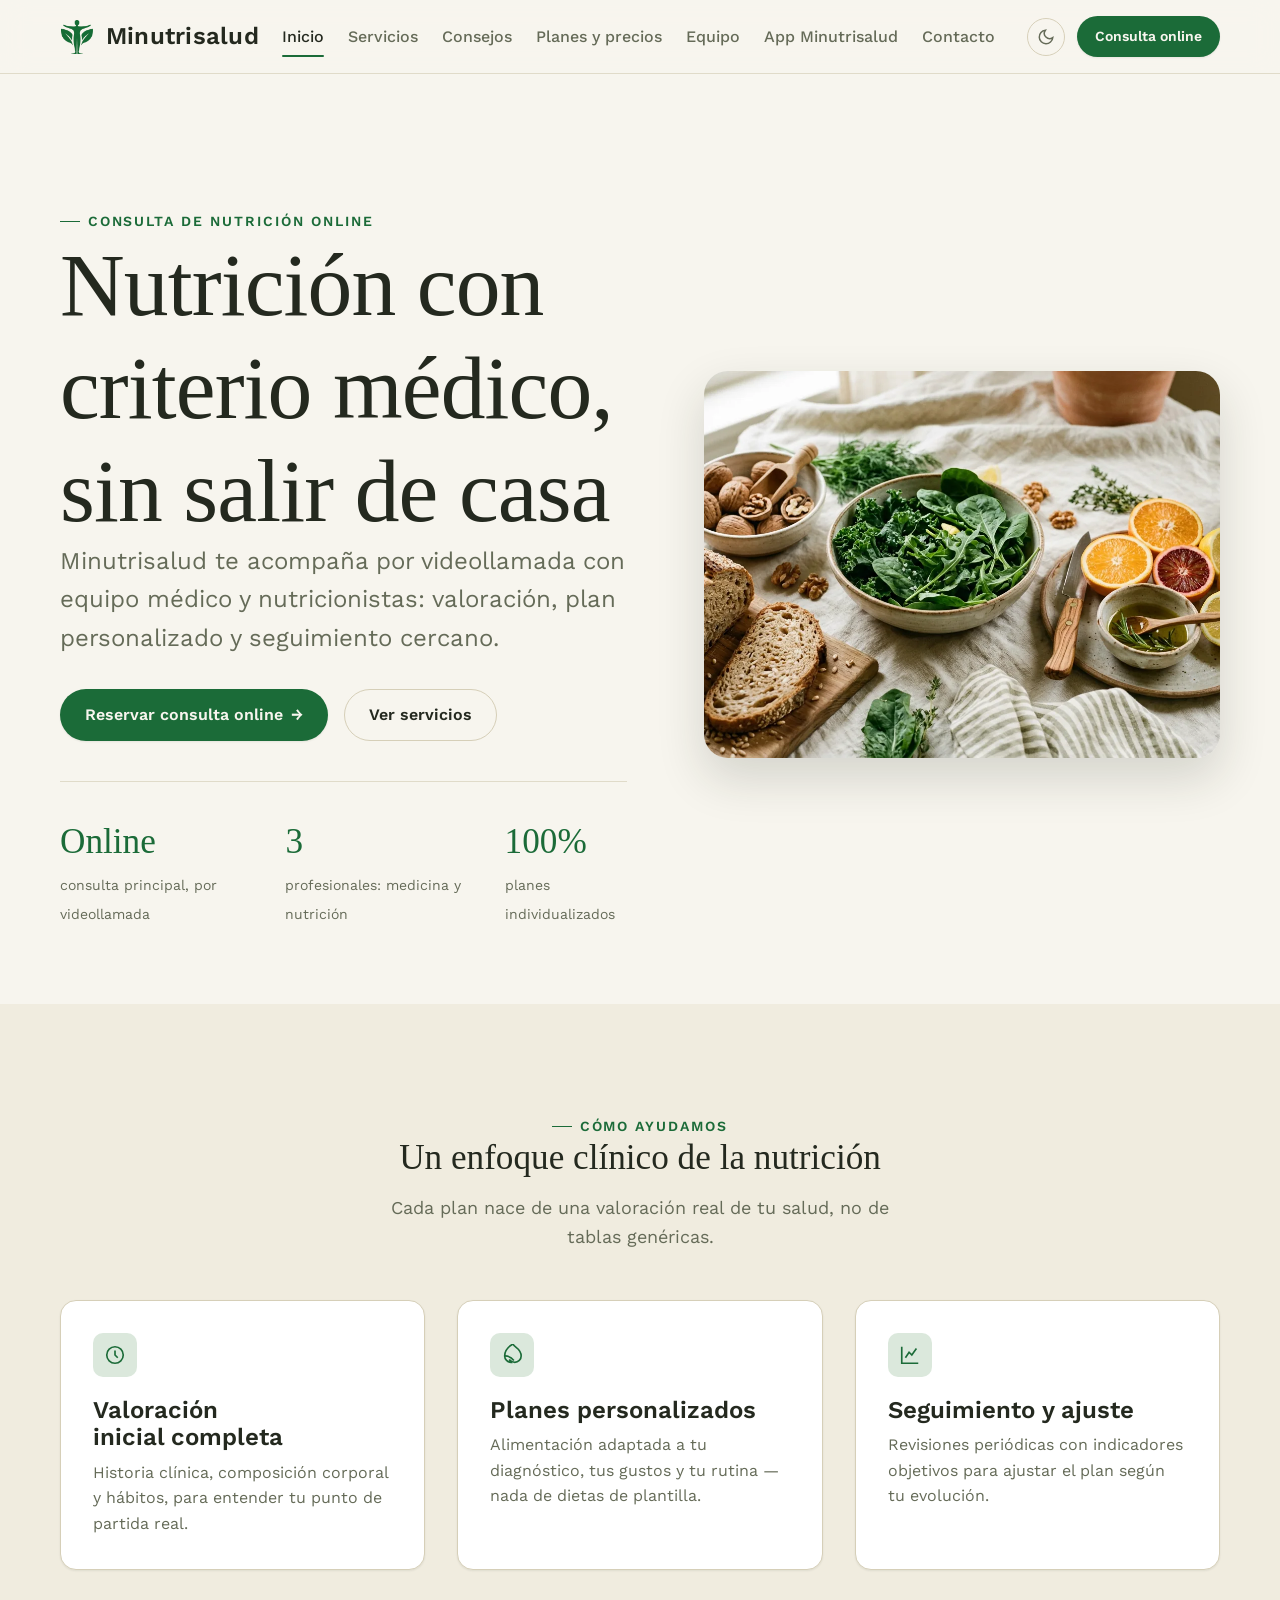
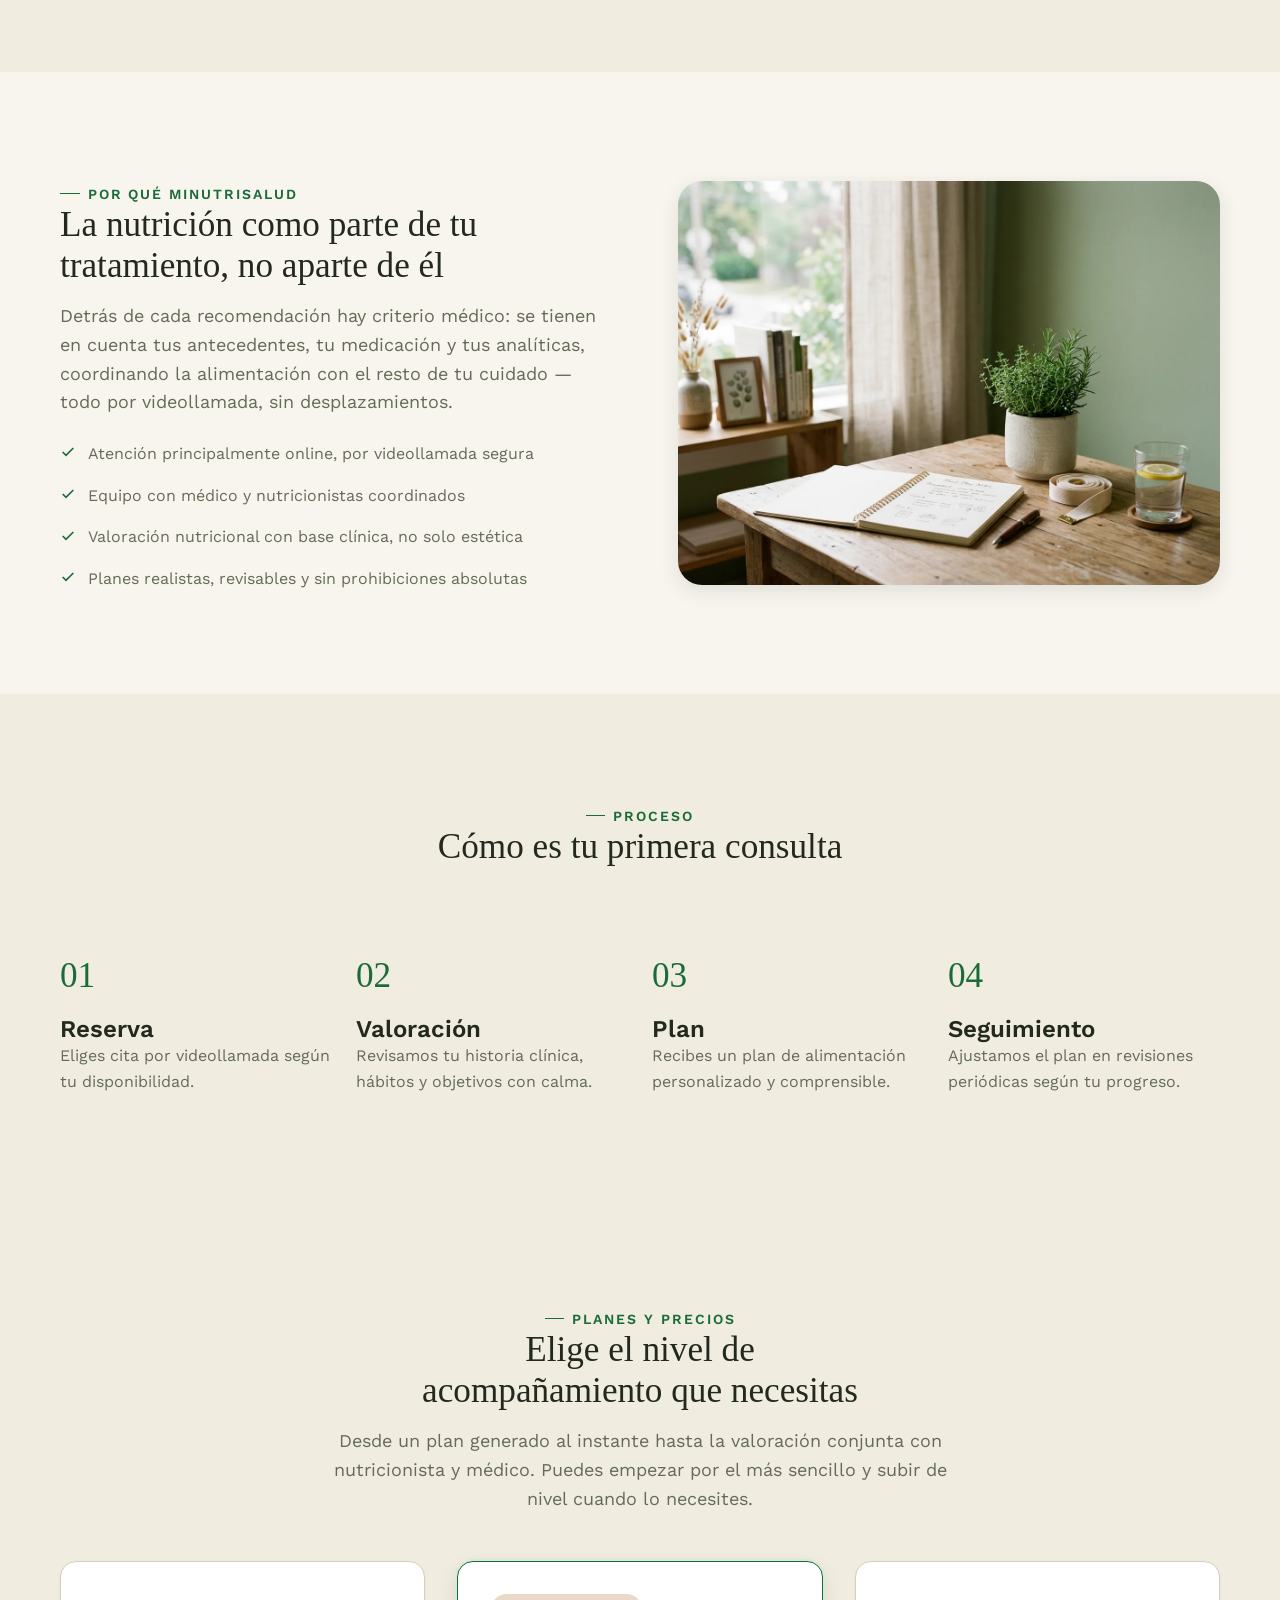
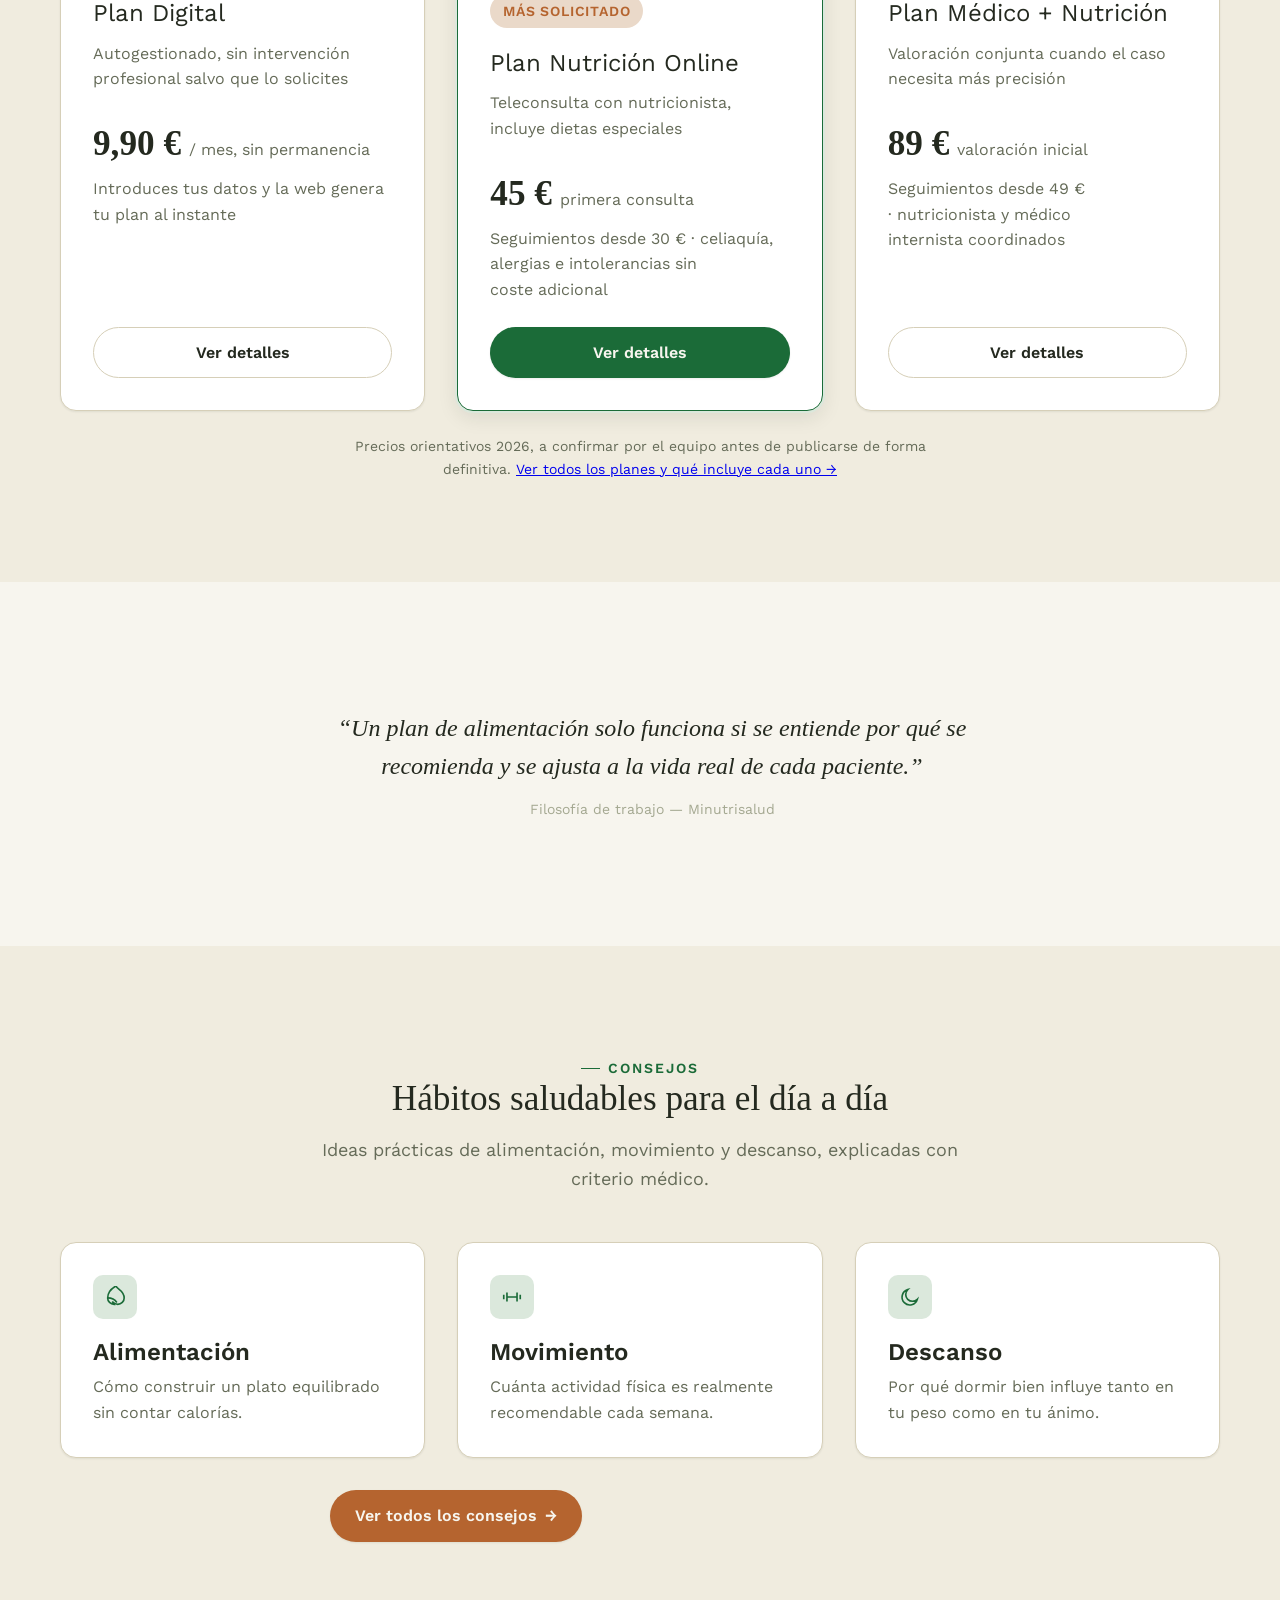
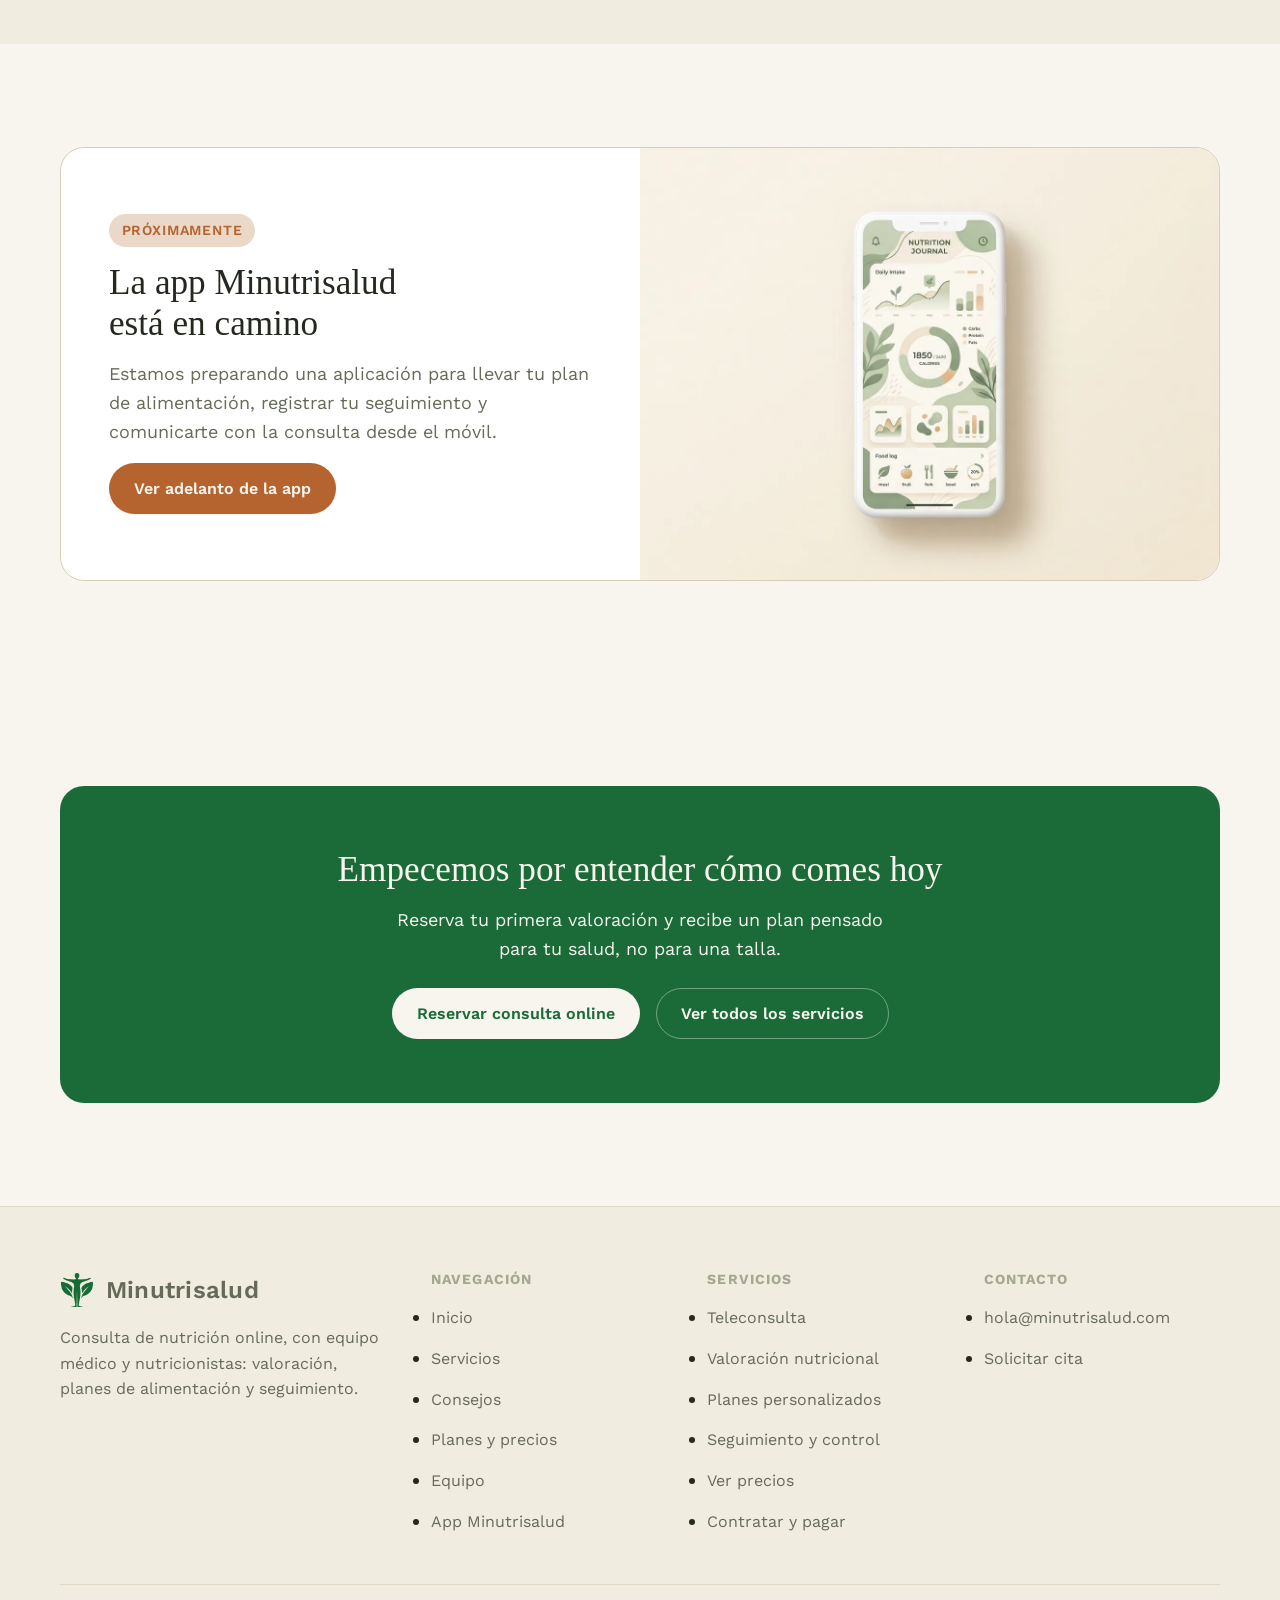
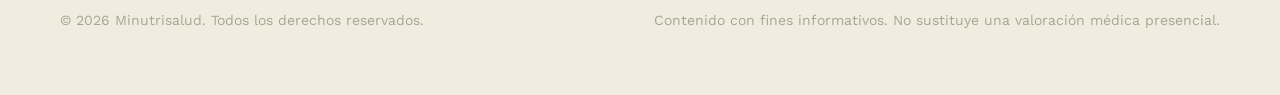
==== index.html @ 97d3aa90 "Optimizar rendimiento: favicon, imagenes a WebP (13MB -> 0.8MB) y eliminar archivos sin usar" ====
<!doctype html>
<html lang="es">
<head>
  <meta charset="UTF-8" />
  <meta name="viewport" content="width=device-width, initial-scale=1.0" />
  <title>Minutrisalud — Consulta de nutrición online con criterio médico</title>
  <meta name="description" content="Minutrisalud: consulta de nutrición online por videollamada, con equipo médico y nutricionistas. Valoración, planes personalizados y seguimiento." />
  <meta property="og:title" content="Minutrisalud — Consulta de nutrición online con criterio médico" />
  <meta property="og:description" content="Minutrisalud: consulta de nutrición online por videollamada, con equipo médico y nutricionistas. Valoración, planes personalizados y seguimiento." />
  <meta property="og:image" content="./assets/hero-og.jpg" />
  <link rel="icon" href="./assets/favicon.ico" sizes="any" />
  <link rel="icon" type="image/png" sizes="32x32" href="./assets/favicon-32.png" />
  <link rel="icon" type="image/png" sizes="16x16" href="./assets/favicon-16.png" />
  <link rel="apple-touch-icon" href="./assets/apple-touch-icon.png" />
  <link rel="preconnect" href="https://fonts.googleapis.com" />
  <link rel="preconnect" href="https://fonts.gstatic.com" crossorigin />
  <link href="https://api.fontshare.com/v2/css?f[]=erode@400,500,600&display=swap" rel="stylesheet" />
  <link href="https://fonts.googleapis.com/css2?family=Work+Sans:wght@300..700&display=swap" rel="stylesheet" />
  <link rel="stylesheet" href="./base.css" />
  <link rel="stylesheet" href="./style.css" />
</head>
<body>
  <header class="header">
    <div class="wrap header-inner">
      <a href="index.html" class="brand">
        <img class="brand-mark" src="./assets/logo-icon.png" alt="" width="34" height="34">
        <span class="brand-name">Minutrisalud</span>
      </a>
      <nav class="nav">
        <div class="nav-links">
        <a href="index.html" aria-current="page">Inicio</a>
        <a href="servicios.html">Servicios</a>
        <a href="consejos.html">Consejos</a>
        <a href="precios.html">Planes y precios</a>
        <a href="equipo.html">Equipo</a>
        <a href="app.html">App Minutrisalud</a>
        <a href="contacto.html">Contacto</a>
        </div>
        <div class="nav-actions">
          <button class="theme-toggle" data-theme-toggle type="button"></button>
          <a href="contacto.html" class="btn btn--primary btn--sm">Consulta online</a>
        </div>
        <button class="nav-toggle" aria-label="Abrir menú" type="button">
          <svg width="22" height="22" viewBox="0 0 24 24" fill="none" stroke="currentColor" stroke-width="2"><path d="M3 6h18M3 12h18M3 18h18"/></svg>
        </button>
      </nav>
    </div>
  </header>

  <div class="mobile-nav">
    <div class="mobile-nav-header">
      <a href="index.html" class="brand">
        <img class="brand-mark" src="./assets/logo-icon.png" alt="" width="34" height="34">
        <span class="brand-name">Minutrisalud</span>
      </a>
      <button class="mobile-nav-close" aria-label="Cerrar menú" type="button">
        <svg width="24" height="24" viewBox="0 0 24 24" fill="none" stroke="currentColor" stroke-width="2"><path d="M18 6 6 18M6 6l12 12"/></svg>
      </button>
    </div>
    <div class="mobile-nav-links">
      <a href="index.html">Inicio</a>
      <a href="servicios.html">Servicios</a>
      <a href="consejos.html">Consejos</a>
      <a href="precios.html">Planes y precios</a>
      <a href="equipo.html">Equipo</a>
      <a href="app.html">App Minutrisalud</a>
      <a href="contacto.html">Contacto</a>
    </div>
    <div class="mobile-nav-actions">
      <button class="theme-toggle" data-theme-toggle type="button" style="align-self:flex-start;"></button>
      <a href="contacto.html" class="btn btn--primary">Reservar consulta online</a>
    </div>
  </div>


  <section class="hero">
    <div class="wrap hero-grid">
      <div>
        <span class="eyebrow">Consulta de nutrición online</span>
        <h1>Nutrición con criterio médico, sin salir de casa</h1>
        <p class="lede">Minutrisalud te acompaña por videollamada con equipo médico y nutricionistas: valoración, plan personalizado y seguimiento cercano.</p>
        <div class="hero-actions">
          <a href="contacto.html" class="btn btn--primary btn--arrow">Reservar consulta online <span class="arrow">→</span></a>
          <a href="servicios.html" class="btn btn--ghost">Ver servicios</a>
        </div>
        <div class="hero-stats">
          <div>
            <span class="stat-num">Online</span>
            <span class="stat-label">consulta principal, por videollamada</span>
          </div>
          <div>
            <span class="stat-num">3</span>
            <span class="stat-label">profesionales: medicina y nutrición</span>
          </div>
          <div>
            <span class="stat-num">100%</span>
            <span class="stat-label">planes individualizados</span>
          </div>
        </div>
      </div>
      <div class="hero-media reveal">
        <img src="./assets/hero.webp" alt="Mesa con alimentos frescos y saludables: verduras de hoja verde, nueces, cítricos y pan integral" loading="eager">
      </div>
    </div>
  </section>

  <section class="section section--offset">
    <div class="wrap">
      <div class="header-block center">
        <span class="eyebrow" style="justify-content:center;">Cómo ayudamos</span>
        <h2>Un enfoque clínico de la nutrición</h2>
        <p>Cada plan nace de una valoración real de tu salud, no de tablas genéricas.</p>
      </div>
      <div class="grid grid--3">
        <div class="card reveal">
          <div class="card-icon"><svg width="22" height="22" viewBox="0 0 24 24" fill="none" stroke="currentColor" stroke-width="1.8"><circle cx="12" cy="12" r="9"/><path d="M12 7v5l3 3"/></svg></div>
          <h3>Valoración inicial completa</h3>
          <p>Historia clínica, composición corporal y hábitos, para entender tu punto de partida real.</p>
        </div>
        <div class="card reveal">
          <div class="card-icon"><svg width="22" height="22" viewBox="0 0 24 24" fill="none" stroke="currentColor" stroke-width="1.8"><path d="M11 20A7 7 0 0 1 4 13c0-4 2-9 9-13 2 4 9 5 9 13a7 7 0 0 1-7 7c-2.5 0-4-1-6-3z"/><path d="M4 13c4 0 8 2 10 5"/></svg></div>
          <h3>Planes personalizados</h3>
          <p>Alimentación adaptada a tu diagnóstico, tus gustos y tu rutina — nada de dietas de plantilla.</p>
        </div>
        <div class="card reveal">
          <div class="card-icon"><svg width="22" height="22" viewBox="0 0 24 24" fill="none" stroke="currentColor" stroke-width="1.8"><path d="M3 3v18h18"/><path d="M7 15l4-6 3 3 5-7"/></svg></div>
          <h3>Seguimiento y ajuste</h3>
          <p>Revisiones periódicas con indicadores objetivos para ajustar el plan según tu evolución.</p>
        </div>
      </div>
    </div>
  </section>

  <section class="section">
    <div class="wrap split">
      <div class="reveal">
        <span class="eyebrow">Por qué Minutrisalud</span>
        <h2>La nutrición como parte de tu tratamiento, no aparte de él</h2>
        <p style="margin-bottom:var(--space-6);">Detrás de cada recomendación hay criterio médico: se tienen en cuenta tus antecedentes, tu medicación y tus analíticas, coordinando la alimentación con el resto de tu cuidado — todo por videollamada, sin desplazamientos.</p>
        <ul class="check-list">
          <li><svg width="16" height="16" viewBox="0 0 24 24" fill="none" stroke="currentColor" stroke-width="2.5"><polyline points="20 6 9 17 4 12"/></svg> Atención principalmente online, por videollamada segura</li>
          <li><svg width="16" height="16" viewBox="0 0 24 24" fill="none" stroke="currentColor" stroke-width="2.5"><polyline points="20 6 9 17 4 12"/></svg> Equipo con médico y nutricionistas coordinados</li>
          <li><svg width="16" height="16" viewBox="0 0 24 24" fill="none" stroke="currentColor" stroke-width="2.5"><polyline points="20 6 9 17 4 12"/></svg> Valoración nutricional con base clínica, no solo estética</li>
          <li><svg width="16" height="16" viewBox="0 0 24 24" fill="none" stroke="currentColor" stroke-width="2.5"><polyline points="20 6 9 17 4 12"/></svg> Planes realistas, revisables y sin prohibiciones absolutas</li>
        </ul>
      </div>
      <div class="split-media reveal">
        <img src="./assets/consulta.webp" alt="Escritorio de consulta con cuaderno de notas, cinta métrica y un vaso de agua con limón" loading="lazy">
      </div>
    </div>
  </section>

  <section class="section section--offset">
    <div class="wrap">
      <div class="header-block center">
        <span class="eyebrow" style="justify-content:center;">Proceso</span>
        <h2>Cómo es tu primera consulta</h2>
      </div>
      <div class="steps">
        <div class="step reveal">
          <span class="step-num">01</span>
          <h3>Reserva</h3>
          <p style="font-size:var(--text-sm);">Eliges cita por videollamada según tu disponibilidad.</p>
        </div>
        <div class="step reveal">
          <span class="step-num">02</span>
          <h3>Valoración</h3>
          <p style="font-size:var(--text-sm);">Revisamos tu historia clínica, hábitos y objetivos con calma.</p>
        </div>
        <div class="step reveal">
          <span class="step-num">03</span>
          <h3>Plan</h3>
          <p style="font-size:var(--text-sm);">Recibes un plan de alimentación personalizado y comprensible.</p>
        </div>
        <div class="step reveal">
          <span class="step-num">04</span>
          <h3>Seguimiento</h3>
          <p style="font-size:var(--text-sm);">Ajustamos el plan en revisiones periódicas según tu progreso.</p>
        </div>
      </div>
    </div>
  </section>

  <section class="section section--offset">
    <div class="wrap">
      <div class="header-block center">
        <span class="eyebrow" style="justify-content:center;">Planes y precios</span>
        <h2>Elige el nivel de acompañamiento que necesitas</h2>
        <p>Desde un plan generado al instante hasta la valoración conjunta con nutricionista y médico. Puedes empezar por el más sencillo y subir de nivel cuando lo necesites.</p>
      </div>
      <div class="grid grid--3">
        <div class="card pricing-card reveal">
          <span class="pricing-name">Plan Digital</span>
          <p class="pricing-tagline">Autogestionado, sin intervención profesional salvo que lo solicites</p>
          <div class="pricing-amount"><strong>9,90 €</strong><span>/ mes, sin permanencia</span></div>
          <p class="pricing-secondary">Introduces tus datos y la web genera tu plan al instante</p>
          <a href="precios.html#planes" class="btn btn--ghost pricing-cta">Ver detalles</a>
        </div>
        <div class="card pricing-card pricing-card--featured reveal">
          <span class="badge pricing-badge">Más solicitado</span>
          <span class="pricing-name">Plan Nutrición Online</span>
          <p class="pricing-tagline">Teleconsulta con nutricionista, incluye dietas especiales</p>
          <div class="pricing-amount"><strong>45 €</strong><span>primera consulta</span></div>
          <p class="pricing-secondary">Seguimientos desde 30 € · celiaquía, alergias e intolerancias sin coste adicional</p>
          <a href="precios.html#planes" class="btn btn--primary pricing-cta">Ver detalles</a>
        </div>
        <div class="card pricing-card reveal">
          <span class="pricing-name">Plan Médico + Nutrición</span>
          <p class="pricing-tagline">Valoración conjunta cuando el caso necesita más precisión</p>
          <div class="pricing-amount"><strong>89 €</strong><span>valoración inicial</span></div>
          <p class="pricing-secondary">Seguimientos desde 49 € · nutricionista y médico internista coordinados</p>
          <a href="precios.html#planes" class="btn btn--ghost pricing-cta">Ver detalles</a>
        </div>
      </div>
      <p class="pricing-note">Precios orientativos 2026, a confirmar por el equipo antes de publicarse de forma definitiva. <a href="precios.html">Ver todos los planes y qué incluye cada uno →</a></p>
    </div>
  </section>

  <section class="section">
    <div class="wrap">
      <div class="quote-block reveal" style="max-width:720px;margin-inline:auto;text-align:center;border-left:none;">
        <p>“Un plan de alimentación solo funciona si se entiende por qué se recomienda y se ajusta a la vida real de cada paciente.”</p>
        <span class="quote-cite">Filosofía de trabajo — Minutrisalud</span>
      </div>
    </div>
  </section>

  <section class="section section--offset">
    <div class="wrap">
      <div class="header-block center">
        <span class="eyebrow" style="justify-content:center;">Consejos</span>
        <h2>Hábitos saludables para el día a día</h2>
        <p>Ideas prácticas de alimentación, movimiento y descanso, explicadas con criterio médico.</p>
      </div>
      <div class="grid grid--3">
        <div class="card reveal">
          <div class="card-icon"><svg width="22" height="22" viewBox="0 0 24 24" fill="none" stroke="currentColor" stroke-width="1.8"><path d="M11 20A7 7 0 0 1 4 13c0-4 2-9 9-13 2 4 9 5 9 13a7 7 0 0 1-7 7c-2.5 0-4-1-6-3z"/><path d="M4 13c4 0 8 2 10 5"/></svg></div>
          <h3>Alimentación</h3>
          <p>Cómo construir un plato equilibrado sin contar calorías.</p>
        </div>
        <div class="card reveal">
          <div class="card-icon"><svg width="22" height="22" viewBox="0 0 24 24" fill="none" stroke="currentColor" stroke-width="1.8"><path d="M6.5 7v10M17.5 7v10M3 9.5v5M21 9.5v5M6.5 12h11"/></svg></div>
          <h3>Movimiento</h3>
          <p>Cuánta actividad física es realmente recomendable cada semana.</p>
        </div>
        <div class="card reveal">
          <div class="card-icon"><svg width="22" height="22" viewBox="0 0 24 24" fill="none" stroke="currentColor" stroke-width="1.8"><path d="M20 14.5A8.5 8.5 0 1 1 9.5 4a7 7 0 0 0 10.5 10.5z"/></svg></div>
          <h3>Descanso</h3>
          <p>Por qué dormir bien influye tanto en tu peso como en tu ánimo.</p>
        </div>
      </div>
      <p style="text-align:center;margin-top:var(--space-8);">
        <a href="consejos.html" class="btn btn--warm btn--arrow">Ver todos los consejos <span class="arrow">→</span></a>
      </p>
    </div>
  </section>

  <section class="section">
    <div class="wrap">
      <div class="app-teaser reveal">
        <div class="app-teaser-copy">
          <span class="badge">Próximamente</span>
          <h2>La app Minutrisalud está en camino</h2>
          <p>Estamos preparando una aplicación para llevar tu plan de alimentación, registrar tu seguimiento y comunicarte con la consulta desde el móvil.</p>
          <a href="app.html" class="btn btn--warm" style="margin-top:var(--space-4);width:fit-content;">Ver adelanto de la app</a>
        </div>
        <div class="app-teaser-media">
          <img src="./assets/app-preview.webp" alt="Vista previa conceptual de la futura app Minutrisalud en un teléfono móvil" loading="lazy">
        </div>
      </div>
    </div>
  </section>

  <section class="section">
    <div class="wrap">
      <div class="cta-band reveal">
        <h2>Empecemos por entender cómo comes hoy</h2>
        <p style="max-width:520px;margin-inline:auto;margin-bottom:var(--space-6);">Reserva tu primera valoración y recibe un plan pensado para tu salud, no para una talla.</p>
        <div style="display:flex;gap:var(--space-4);justify-content:center;flex-wrap:wrap;">
          <a href="contacto.html" class="btn" style="background:var(--color-bg);color:var(--color-primary);">Reservar consulta online</a>
          <a href="servicios.html" class="btn btn--ghost">Ver todos los servicios</a>
        </div>
      </div>
    </div>
  </section>
  <footer class="footer">
    <div class="wrap">
      <div class="footer-grid">
        <div class="footer-brand">
          <a href="index.html" class="brand">
            <img class="brand-mark" src="./assets/logo-icon.png" alt="" width="34" height="34">
            <span class="brand-name">Minutrisalud</span>
          </a>
          <p>Consulta de nutrición online, con equipo médico y nutricionistas: valoración, planes de alimentación y seguimiento.</p>
        </div>
        <div>
          <h4>Navegación</h4>
          <ul>
            <li><a href="index.html">Inicio</a></li>
            <li><a href="servicios.html">Servicios</a></li>
            <li><a href="consejos.html">Consejos</a></li>
            <li><a href="precios.html">Planes y precios</a></li>
            <li><a href="equipo.html">Equipo</a></li>
            <li><a href="app.html">App Minutrisalud</a></li>
          </ul>
        </div>
        <div>
          <h4>Servicios</h4>
          <ul>
            <li><a href="servicios.html#teleconsulta">Teleconsulta</a></li>
            <li><a href="servicios.html#valoracion">Valoración nutricional</a></li>
            <li><a href="servicios.html#planes">Planes personalizados</a></li>
            <li><a href="servicios.html#seguimiento">Seguimiento y control</a></li>
            <li><a href="precios.html">Ver precios</a></li>
            <li><a href="pago.html">Contratar y pagar</a></li>
          </ul>
        </div>
        <div>
          <h4>Contacto</h4>
          <ul>
            <li><a href="mailto:hola@minutrisalud.com" target="_blank" rel="noopener noreferrer">hola@minutrisalud.com</a></li>
            <li><a href="contacto.html">Solicitar cita</a></li>
          </ul>
        </div>
      </div>
      <div class="footer-bottom">
        <p>&copy; 2026 Minutrisalud. Todos los derechos reservados.</p>
        <p>Contenido con fines informativos. No sustituye una valoración médica presencial.</p>
      </div>
    </div>
  </footer>

  <script src="./app.js"></script>
</body>
</html>
---- base.css ----
/* base.css */
*,
*::before,
*::after {
  box-sizing: border-box;
  margin: 0;
  padding: 0;
}

html {
  -moz-text-size-adjust: none;
  -webkit-text-size-adjust: none;
  text-size-adjust: none;
  -webkit-font-smoothing: antialiased;
  -moz-osx-font-smoothing: grayscale;
  text-rendering: optimizeLegibility;
  scroll-behavior: smooth;
  hanging-punctuation: first last;
  scroll-padding-top: var(--space-16);
}

body {
  min-height: 100dvh;
  line-height: 1.6;
  font-family: var(--font-body, sans-serif);
  font-size: var(--text-base);
  color: var(--color-text);
  background-color: var(--color-bg);
}

img,
picture,
video,
canvas,
svg {
  display: block;
  max-width: 100%;
  height: auto;
}
ul[role='list'],
ol[role='list'] {
  list-style: none;
}
input,
button,
textarea,
select {
  font: inherit;
  color: inherit;
}

h1,
h2,
h3,
h4,
h5,
h6 {
  text-wrap: balance;
  line-height: 1.15;
}
p,
li,
figcaption {
  text-wrap: pretty;
  max-width: 72ch;
}

::selection {
  background: oklch(from var(--color-primary) l c h / 0.25);
  color: var(--color-text);
}

:focus-visible {
  outline: 2px solid var(--color-primary);
  outline-offset: 3px;
  border-radius: var(--radius-sm);
}

@media (prefers-reduced-motion: reduce) {
  *,
  *::before,
  *::after {
    animation-duration: 0.01ms !important;
    animation-iteration-count: 1 !important;
    transition-duration: 0.01ms !important;
    scroll-behavior: auto !important;
  }
}

button {
  cursor: pointer;
  background: none;
  border: none;
}
table {
  border-collapse: collapse;
  width: 100%;
}

a,
button,
[role='button'],
[role='link'],
input,
textarea,
select {
  transition:
    color var(--transition-interactive),
    background var(--transition-interactive),
    border-color var(--transition-interactive),
    box-shadow var(--transition-interactive);
}

.sr-only {
  position: absolute;
  width: 1px;
  height: 1px;
  padding: 0;
  margin: -1px;
  overflow: hidden;
  clip: rect(0, 0, 0, 0);
  white-space: nowrap;
  border-width: 0;
}
---- style.css ----
/* ============================================
   MINUTRISALUD — Design Tokens
   Organic wellness palette derived from brand logo
   ============================================ */

:root {
  /* Type scale */
  --text-xs: clamp(0.75rem, 0.7rem + 0.25vw, 0.875rem);
  --text-sm: clamp(0.875rem, 0.8rem + 0.35vw, 1rem);
  --text-base: clamp(1rem, 0.95rem + 0.25vw, 1.125rem);
  --text-lg: clamp(1.125rem, 1rem + 0.75vw, 1.5rem);
  --text-xl: clamp(1.5rem, 1.2rem + 1.25vw, 2.25rem);
  --text-2xl: clamp(2rem, 1.2rem + 2.5vw, 3.5rem);
  --text-3xl: clamp(2.5rem, 1rem + 4vw, 5rem);
  --text-hero: clamp(2.75rem, 0.8rem + 6vw, 6.5rem);

  /* Spacing (4px base) */
  --space-1: 0.25rem;
  --space-2: 0.5rem;
  --space-3: 0.75rem;
  --space-4: 1rem;
  --space-5: 1.25rem;
  --space-6: 1.5rem;
  --space-8: 2rem;
  --space-10: 2.5rem;
  --space-12: 3rem;
  --space-16: 4rem;
  --space-20: 5rem;
  --space-24: 6rem;
  --space-32: 8rem;

  /* Radius */
  --radius-sm: 0.375rem;
  --radius-md: 0.625rem;
  --radius-lg: 1rem;
  --radius-xl: 1.5rem;
  --radius-full: 9999px;

  /* Transitions */
  --transition-interactive: 180ms cubic-bezier(0.16, 1, 0.3, 1);

  /* Content widths */
  --content-narrow: 640px;
  --content-default: 980px;
  --content-wide: 1240px;

  /* Fonts */
  --font-display: 'Erode', 'Iowan Old Style', Georgia, serif;
  --font-body: 'Work Sans', 'Helvetica Neue', sans-serif;
}

:root,
[data-theme='light'] {
  /* Surfaces — warm cream (from logo background) */
  --color-bg: #f7f5ee;
  --color-surface: #ffffff;
  --color-surface-2: #fbfaf5;
  --color-surface-offset: #f0ecdf;
  --color-surface-offset-2: #e7e2d0;
  --color-divider: #e0dbc9;
  --color-border: #d6cfb8;

  /* Text */
  --color-text: #24291f;
  --color-text-muted: #656b58;
  --color-text-faint: #a4a891;
  --color-text-inverse: #f7f5ee;

  /* Primary accent — leaf green (from logo mark) */
  --color-primary: #1b6b38;
  --color-primary-hover: #144f29;
  --color-primary-active: #0f3a1e;
  --color-primary-highlight: #dbe8dc;

  /* Warm terracotta — secondary accent, used sparingly */
  --color-warm: #b5642f;
  --color-warm-highlight: #ead9c9;

  --shadow-sm: 0 1px 2px oklch(0.25 0.02 130 / 0.08);
  --shadow-md: 0 6px 20px oklch(0.25 0.02 130 / 0.10);
  --shadow-lg: 0 20px 48px oklch(0.25 0.02 130 / 0.16);
}

[data-theme='dark'] {
  --color-bg: #12160f;
  --color-surface: #181d14;
  --color-surface-2: #1c2117;
  --color-surface-offset: #212619;
  --color-surface-offset-2: #2a301f;
  --color-divider: #2c3222;
  --color-border: #3a412c;

  --color-text: #e7e6da;
  --color-text-muted: #a3a793;
  --color-text-faint: #656b58;
  --color-text-inverse: #181d14;

  --color-primary: #5cb877;
  --color-primary-hover: #7fcb95;
  --color-primary-active: #3f9860;
  --color-primary-highlight: #26362a;

  --color-warm: #d99a63;
  --color-warm-highlight: #3a2e22;

  --shadow-sm: 0 1px 2px oklch(0 0 0 / 0.3);
  --shadow-md: 0 6px 20px oklch(0 0 0 / 0.35);
  --shadow-lg: 0 20px 48px oklch(0 0 0 / 0.5);
}

/* ============================================
   Layout primitives
   ============================================ */

.wrap {
  width: 100%;
  max-width: var(--content-wide);
  margin-inline: auto;
  padding-inline: clamp(var(--space-5), 5vw, var(--space-10));
}

.wrap--narrow {
  max-width: var(--content-narrow);
}

.section {
  padding-block: clamp(var(--space-16), 8vw, var(--space-32));
}

.section--tight {
  padding-block: clamp(var(--space-10), 5vw, var(--space-16));
}

.eyebrow {
  display: inline-flex;
  align-items: center;
  gap: var(--space-2);
  font-family: var(--font-body);
  font-size: var(--text-xs);
  font-weight: 600;
  letter-spacing: 0.14em;
  text-transform: uppercase;
  color: var(--color-primary);
}

.eyebrow::before {
  content: '';
  width: 1.4em;
  height: 1px;
  background: var(--color-primary);
}

h1,
h2,
h3 {
  font-family: var(--font-display);
  font-weight: 500;
  color: var(--color-text);
}

h2 {
  font-size: var(--text-xl);
  margin-bottom: var(--space-4);
}

h3 {
  font-size: var(--text-lg);
  font-family: var(--font-body);
  font-weight: 600;
}

p {
  color: var(--color-text-muted);
}

.lede {
  font-size: var(--text-lg);
  color: var(--color-text-muted);
  max-width: 60ch;
}

/* ============================================
   Header / Nav
   ============================================ */

.header {
  position: sticky;
  top: 0;
  z-index: 50;
  background: color-mix(in oklab, var(--color-bg) 88%, transparent);
  backdrop-filter: blur(14px);
  border-bottom: 1px solid var(--color-divider);
  transition:
    transform 0.3s cubic-bezier(0.16, 1, 0.3, 1),
    box-shadow 0.3s cubic-bezier(0.16, 1, 0.3, 1);
}

.header--hidden {
  transform: translateY(-100%);
}

.header-inner {
  display: flex;
  align-items: center;
  justify-content: space-between;
  padding-block: var(--space-4);
}

.brand {
  display: flex;
  align-items: center;
  gap: var(--space-3);
  text-decoration: none;
  color: var(--color-text);
}

.brand-mark {
  width: 34px;
  height: 34px;
  object-fit: contain;
  flex-shrink: 0;
}

.brand-name {
  font-family: var(--font-body);
  font-size: var(--text-lg);
  font-weight: 600;
  letter-spacing: 0.01em;
  white-space: nowrap;
}

.nav {
  display: flex;
  align-items: center;
  gap: var(--space-8);
}

.nav-links {
  display: flex;
  gap: var(--space-6);
}

.nav-links a {
  font-family: var(--font-body);
  font-size: var(--text-sm);
  font-weight: 500;
  color: var(--color-text-muted);
  text-decoration: none;
  position: relative;
  padding-block: var(--space-1);
}

.nav-links a:hover,
.nav-links a[aria-current='page'] {
  color: var(--color-text);
}

.nav-links a[aria-current='page']::after {
  content: '';
  position: absolute;
  left: 0;
  bottom: -4px;
  width: 100%;
  height: 2px;
  background: var(--color-primary);
  border-radius: var(--radius-full);
}

.nav-actions {
  display: flex;
  align-items: center;
  gap: var(--space-3);
}

.theme-toggle {
  display: inline-flex;
  align-items: center;
  justify-content: center;
  width: 38px;
  height: 38px;
  border-radius: var(--radius-full);
  color: var(--color-text-muted);
  border: 1px solid var(--color-border);
}

.theme-toggle:hover {
  color: var(--color-text);
  border-color: var(--color-primary);
}

.nav-toggle {
  display: none;
  width: 38px;
  height: 38px;
  align-items: center;
  justify-content: center;
  border-radius: var(--radius-md);
  color: var(--color-text);
}

/* ============================================
   Buttons
   ============================================ */

.btn {
  display: inline-flex;
  align-items: center;
  justify-content: center;
  gap: var(--space-2);
  font-family: var(--font-body);
  font-size: var(--text-sm);
  font-weight: 600;
  padding: 0.75em 1.5em;
  border-radius: var(--radius-full);
  text-decoration: none;
  border: 1px solid transparent;
  white-space: nowrap;
}

.btn--primary {
  background: var(--color-primary);
  color: var(--color-text-inverse);
  box-shadow: var(--shadow-sm);
}

.btn--primary:hover {
  background: var(--color-primary-hover);
  box-shadow: var(--shadow-md);
  transform: translateY(-1px);
}

.btn--ghost {
  background: transparent;
  border-color: var(--color-border);
  color: var(--color-text);
}

.btn--ghost:hover {
  border-color: var(--color-primary);
  color: var(--color-primary);
}

.btn--warm {
  background: var(--color-warm);
  color: var(--color-text-inverse);
  box-shadow: var(--shadow-sm);
}

.btn--warm:hover {
  filter: brightness(0.92);
  box-shadow: var(--shadow-md);
  transform: translateY(-1px);
}

.btn--arrow .arrow {
  display: inline-block;
  transition: transform 0.2s ease;
}

.btn--arrow:hover .arrow {
  transform: translateX(3px);
}

.btn--sm {
  font-size: var(--text-xs);
  padding: 0.6em 1.2em;
}

/* ============================================
   Hero
   ============================================ */

.hero {
  padding-block: clamp(var(--space-16), 10vw, var(--space-32)) clamp(var(--space-12), 6vw, var(--space-20));
}

.hero-grid {
  display: grid;
  grid-template-columns: 1.1fr 1fr;
  gap: clamp(var(--space-10), 6vw, var(--space-20));
  align-items: center;
}

.hero h1 {
  font-size: var(--text-hero);
  letter-spacing: -0.01em;
}

.hero-actions {
  display: flex;
  gap: var(--space-4);
  margin-top: var(--space-8);
  flex-wrap: wrap;
}

.hero-media {
  position: relative;
  border-radius: var(--radius-xl);
  overflow: hidden;
  box-shadow: var(--shadow-lg);
  aspect-ratio: 4 / 3;
}

.hero-media img {
  width: 100%;
  height: 100%;
  object-fit: cover;
}

.hero-stats {
  display: flex;
  gap: var(--space-8);
  margin-top: var(--space-10);
  padding-top: var(--space-8);
  border-top: 1px solid var(--color-divider);
}

.stat-num {
  font-family: var(--font-display);
  font-size: var(--text-xl);
  color: var(--color-primary);
  display: block;
}

.stat-label {
  font-size: var(--text-xs);
  color: var(--color-text-muted);
}

/* ============================================
   Cards / Grids
   ============================================ */

.grid {
  display: grid;
  gap: var(--space-8);
}

.grid--3 {
  grid-template-columns: repeat(3, 1fr);
}

.grid--2 {
  grid-template-columns: repeat(2, 1fr);
}

.card {
  background: var(--color-surface);
  border: 1px solid var(--color-border);
  border-radius: var(--radius-lg);
  padding: var(--space-8);
  box-shadow: var(--shadow-sm);
}

.card-icon {
  width: 44px;
  height: 44px;
  border-radius: var(--radius-md);
  background: var(--color-primary-highlight);
  color: var(--color-primary);
  display: flex;
  align-items: center;
  justify-content: center;
  margin-bottom: var(--space-5);
}

.card h3 {
  margin-bottom: var(--space-2);
}

.card p {
  font-size: var(--text-sm);
}

/* ============================================
   Team
   ============================================ */

.team-card {
  text-align: center;
}

.team-avatar {
  width: 72px;
  height: 72px;
  border-radius: 50%;
  background: var(--color-primary-highlight);
  color: var(--color-primary);
  display: flex;
  align-items: center;
  justify-content: center;
  margin: 0 auto var(--space-5);
  font-family: var(--font-display);
  font-weight: 600;
  font-size: var(--text-lg);
  letter-spacing: 0.02em;
}

.team-role {
  display: inline-block;
  font-size: var(--text-xs);
  font-weight: 600;
  letter-spacing: 0.04em;
  text-transform: uppercase;
  color: var(--color-primary);
  margin-bottom: var(--space-2);
}

.team-card p {
  font-size: var(--text-sm);
}

/* ============================================
   Pricing
   ============================================ */

.pricing-card {
  display: flex;
  flex-direction: column;
  height: 100%;
}

.pricing-card--featured {
  border-color: var(--color-primary);
  box-shadow: 0 0 0 2px var(--color-primary-highlight), var(--shadow-md);
}

.pricing-badge {
  align-self: flex-start;
}

.pricing-name {
  font-size: var(--text-lg);
  margin-bottom: var(--space-2);
}

.pricing-tagline {
  font-size: var(--text-sm);
  color: var(--color-text-muted);
  margin-bottom: var(--space-6);
}

.pricing-amount {
  display: flex;
  align-items: baseline;
  gap: var(--space-2);
  flex-wrap: wrap;
  margin-bottom: var(--space-1);
}

.pricing-amount strong {
  font-family: var(--font-display);
  font-size: var(--text-xl);
  font-weight: 600;
  color: var(--color-text);
}

.pricing-amount span {
  font-size: var(--text-sm);
  color: var(--color-text-muted);
}

.pricing-secondary {
  font-size: var(--text-sm);
  color: var(--color-text-muted);
  margin-bottom: var(--space-6);
}

.pricing-list {
  display: flex;
  flex-direction: column;
  gap: var(--space-3);
  margin-bottom: var(--space-6);
  flex-grow: 1;
}

.pricing-list li {
  display: flex;
  gap: var(--space-3);
  align-items: flex-start;
  font-size: var(--text-sm);
  color: var(--color-text-muted);
}

.pricing-list svg {
  color: var(--color-primary);
  flex-shrink: 0;
  margin-top: 0.2em;
}

.pricing-cta {
  margin-top: auto;
  width: 100%;
  text-align: center;
}

.pricing-note {
  font-size: var(--text-xs);
  color: var(--color-text-muted);
  text-align: center;
  max-width: 640px;
  margin: var(--space-6) auto 0;
}

.pricing-flow {
  display: flex;
  align-items: center;
  justify-content: center;
  gap: var(--space-3);
  flex-wrap: wrap;
  margin-top: var(--space-8);
  font-size: var(--text-sm);
  color: var(--color-text-muted);
}

.pricing-flow-step {
  display: flex;
  align-items: center;
  gap: var(--space-2);
  background: var(--color-surface);
  border: 1px solid var(--color-border);
  border-radius: var(--radius-full);
  padding: var(--space-2) var(--space-5);
}

.pricing-flow-arrow {
  color: var(--color-primary);
}

@media (max-width: 640px) {
  .pricing-flow {
    flex-direction: column;
  }
}

/* ============================================
   Checkout / Payment platform
   ============================================ */

.demo-banner {
  background: var(--color-warm-highlight);
  color: var(--color-warm);
  border: 1px solid color-mix(in oklch, var(--color-warm) 35%, transparent);
  border-radius: var(--radius-md);
  padding: var(--space-4) var(--space-5);
  font-size: var(--text-sm);
  display: flex;
  gap: var(--space-3);
  align-items: flex-start;
  margin-bottom: var(--space-8);
}

.demo-banner svg {
  flex-shrink: 0;
  margin-top: 0.15em;
}

.checkout-grid {
  display: grid;
  grid-template-columns: 1.4fr 1fr;
  gap: var(--space-10);
  align-items: start;
}

.plan-options {
  display: flex;
  flex-direction: column;
  gap: var(--space-4);
  margin-bottom: var(--space-8);
}

.plan-option {
  display: flex;
  align-items: flex-start;
  gap: var(--space-4);
  border: 1px solid var(--color-border);
  border-radius: var(--radius-lg);
  padding: var(--space-5);
  cursor: pointer;
  background: var(--color-surface);
  transition: border-color 0.15s ease, box-shadow 0.15s ease;
}

.plan-option:has(input:checked) {
  border-color: var(--color-primary);
  box-shadow: 0 0 0 2px var(--color-primary-highlight);
}

.plan-option input[type="radio"] {
  margin-top: 0.3em;
  accent-color: var(--color-primary);
  width: 18px;
  height: 18px;
  flex-shrink: 0;
}

.plan-option-body {
  flex-grow: 1;
}

.plan-option-body strong {
  display: block;
  margin-bottom: var(--space-1);
}

.plan-option-body span {
  font-size: var(--text-sm);
  color: var(--color-text-muted);
}

.plan-option-price {
  font-family: var(--font-display);
  font-weight: 600;
  white-space: nowrap;
}

.form-divider {
  border: none;
  border-top: 1px solid var(--color-border);
  margin: var(--space-8) 0;
}

.order-summary {
  background: var(--color-surface);
  border: 1px solid var(--color-border);
  border-radius: var(--radius-lg);
  padding: var(--space-8);
  box-shadow: var(--shadow-sm);
  position: sticky;
  top: 96px;
}

.order-summary h3 {
  margin-bottom: var(--space-5);
}

.order-summary-row {
  display: flex;
  justify-content: space-between;
  font-size: var(--text-sm);
  color: var(--color-text-muted);
  padding-block: var(--space-2);
}

.order-summary-row.total {
  border-top: 1px solid var(--color-border);
  margin-top: var(--space-3);
  padding-top: var(--space-4);
  font-weight: 600;
  color: var(--color-text);
  font-size: var(--text-lg);
}

.order-summary-note {
  display: flex;
  gap: var(--space-2);
  align-items: flex-start;
  font-size: var(--text-xs);
  color: var(--color-text-muted);
  margin-top: var(--space-6);
}

.order-summary-note svg {
  flex-shrink: 0;
  color: var(--color-primary);
  margin-top: 0.15em;
}

.checkout-success {
  text-align: center;
  padding: var(--space-12) var(--space-6);
}

.checkout-success .card-icon {
  width: 64px;
  height: 64px;
  margin: 0 auto var(--space-6);
}

@media (max-width: 860px) {
  .checkout-grid {
    grid-template-columns: 1fr;
  }
  .order-summary {
    position: static;
  }
}

/* ============================================
   Section variants
   ============================================ */

.section--offset {
  background: var(--color-surface-offset);
}

.split {
  display: grid;
  grid-template-columns: 1fr 1fr;
  gap: clamp(var(--space-10), 6vw, var(--space-20));
  align-items: center;
}

.split-media {
  border-radius: var(--radius-xl);
  overflow: hidden;
  box-shadow: var(--shadow-md);
}

.split-media img {
  width: 100%;
  object-fit: cover;
}

.split.reverse .split-media {
  order: 2;
}

.header-block {
  max-width: 640px;
  margin-bottom: var(--space-12);
}

.header-block.center {
  margin-inline: auto;
  text-align: center;
}

/* ============================================
   Steps / process
   ============================================ */

.steps {
  display: grid;
  grid-template-columns: repeat(4, 1fr);
  gap: var(--space-6);
}

.step {
  position: relative;
  padding-top: var(--space-8);
}

.step-num {
  font-family: var(--font-display);
  font-size: var(--text-xl);
  color: var(--color-primary);
  display: block;
  margin-bottom: var(--space-3);
}

/* ============================================
   Testimonial / quote
   ============================================ */

.quote-block {
  border-left: 3px solid var(--color-primary);
  padding-left: var(--space-6);
  margin-block: var(--space-6);
}

.quote-block p {
  font-family: var(--font-display);
  font-size: var(--text-lg);
  color: var(--color-text);
  font-style: italic;
}

.quote-cite {
  display: block;
  margin-top: var(--space-3);
  font-size: var(--text-xs);
  color: var(--color-text-faint);
  font-family: var(--font-body);
  font-style: normal;
}

/* ============================================
   CTA band
   ============================================ */

.cta-band {
  background: var(--color-primary);
  border-radius: var(--radius-xl);
  padding: clamp(var(--space-10), 6vw, var(--space-16));
  text-align: center;
  color: var(--color-text-inverse);
}

.cta-band h2,
.cta-band p {
  color: var(--color-text-inverse);
}

.cta-band .btn--ghost {
  border-color: color-mix(in oklab, var(--color-text-inverse) 40%, transparent);
  color: var(--color-text-inverse);
}

.cta-band .btn--ghost:hover {
  border-color: var(--color-text-inverse);
  background: color-mix(in oklab, var(--color-text-inverse) 12%, transparent);
}

/* ============================================
   App teaser (integration point)
   ============================================ */

.app-teaser {
  border-radius: var(--radius-xl);
  overflow: hidden;
  border: 1px solid var(--color-border);
  background: var(--color-surface);
  display: grid;
  grid-template-columns: 1fr 1fr;
}

.app-teaser-copy {
  padding: clamp(var(--space-8), 5vw, var(--space-12));
  display: flex;
  flex-direction: column;
  justify-content: center;
}

.badge {
  display: inline-flex;
  align-items: center;
  gap: var(--space-2);
  font-size: var(--text-xs);
  font-weight: 600;
  letter-spacing: 0.06em;
  text-transform: uppercase;
  color: var(--color-warm);
  background: var(--color-warm-highlight);
  padding: 0.4em 0.9em;
  border-radius: var(--radius-full);
  margin-bottom: var(--space-4);
  width: fit-content;
}

.app-teaser-media {
  position: relative;
}

.app-teaser-media img {
  width: 100%;
  height: 100%;
  object-fit: cover;
}

/* Integration container for the future Minutrisalud app.
   The nutrition app can be embedded here later, e.g.:
   <iframe id="app-embed" src="https://app.minutrisalud.com" ...></iframe>
   or replaced with a "Descargar app" button linking to app stores. */
#app-embed-container {
  min-height: 420px;
  border-radius: var(--radius-lg);
  border: 1px dashed var(--color-border);
  background: var(--color-surface-offset);
  display: flex;
  align-items: center;
  justify-content: center;
  text-align: center;
  padding: var(--space-8);
}

#app-embed-container .placeholder-icon {
  width: 56px;
  height: 56px;
  margin: 0 auto var(--space-4);
  color: var(--color-primary);
}

/* ============================================
   Footer
   ============================================ */

.footer {
  border-top: 1px solid var(--color-divider);
  background: var(--color-surface-offset);
  padding-block: clamp(var(--space-12), 6vw, var(--space-16));
}

.footer-grid {
  display: grid;
  grid-template-columns: 1.4fr 1fr 1fr 1fr;
  gap: var(--space-10);
}

.footer-brand .brand {
  margin-bottom: var(--space-4);
}

.footer p {
  font-size: var(--text-sm);
}

.footer h4 {
  font-family: var(--font-body);
  font-size: var(--text-xs);
  font-weight: 700;
  letter-spacing: 0.08em;
  text-transform: uppercase;
  color: var(--color-text-faint);
  margin-bottom: var(--space-4);
}

.footer ul {
  display: flex;
  flex-direction: column;
  gap: var(--space-3);
}

.footer a {
  font-size: var(--text-sm);
  color: var(--color-text-muted);
  text-decoration: none;
}

.footer a:hover {
  color: var(--color-primary);
}

.footer-bottom {
  margin-top: var(--space-12);
  padding-top: var(--space-6);
  border-top: 1px solid var(--color-divider);
  display: flex;
  justify-content: space-between;
  align-items: center;
  flex-wrap: wrap;
  gap: var(--space-4);
}

.footer-bottom p {
  font-size: var(--text-xs);
  color: var(--color-text-faint);
}

/* ============================================
   Forms
   ============================================ */

.form-grid {
  display: grid;
  grid-template-columns: 1fr 1fr;
  gap: var(--space-5);
}

.form-field {
  display: flex;
  flex-direction: column;
  gap: var(--space-2);
  margin-bottom: var(--space-5);
}

.form-field.full {
  grid-column: 1 / -1;
}

.form-field label {
  font-size: var(--text-xs);
  font-weight: 600;
  color: var(--color-text-muted);
  text-transform: uppercase;
  letter-spacing: 0.04em;
}

.form-field input,
.form-field select,
.form-field textarea {
  background: var(--color-surface);
  border: 1px solid var(--color-border);
  border-radius: var(--radius-md);
  padding: var(--space-3) var(--space-4);
  font-size: var(--text-base);
  color: var(--color-text);
}

.form-field input:focus,
.form-field select:focus,
.form-field textarea:focus {
  border-color: var(--color-primary);
  outline: none;
  box-shadow: 0 0 0 3px var(--color-primary-highlight);
}

.form-field textarea {
  resize: vertical;
  min-height: 120px;
}

.contact-info-card {
  background: var(--color-surface);
  border: 1px solid var(--color-border);
  border-radius: var(--radius-lg);
  padding: var(--space-8);
  height: 100%;
}

.contact-info-list {
  display: flex;
  flex-direction: column;
  gap: var(--space-6);
}

.contact-info-item strong {
  display: block;
  font-size: var(--text-sm);
  margin-bottom: var(--space-1);
}

.contact-info-item p,
.contact-info-item a {
  font-size: var(--text-sm);
  color: var(--color-text-muted);
}

.contact-info-item a:hover {
  color: var(--color-primary);
}

.contact-info-item {
  display: flex;
  gap: var(--space-4);
}

.contact-info-icon {
  width: 40px;
  height: 40px;
  flex-shrink: 0;
  border-radius: var(--radius-md);
  background: var(--color-primary-highlight);
  color: var(--color-primary);
  display: flex;
  align-items: center;
  justify-content: center;
}

/* ============================================
   Page hero (interior pages)
   ============================================ */

.page-hero {
  padding-block: clamp(var(--space-12), 6vw, var(--space-20)) var(--space-10);
  text-align: center;
}

.page-hero h1 {
  font-size: var(--text-2xl);
}

/* ============================================
   List with checkmarks
   ============================================ */

.check-list {
  display: flex;
  flex-direction: column;
  gap: var(--space-4);
}

.check-list li {
  display: flex;
  gap: var(--space-3);
  align-items: flex-start;
  font-size: var(--text-sm);
  color: var(--color-text-muted);
}

.check-list svg {
  color: var(--color-primary);
  flex-shrink: 0;
  margin-top: 0.2em;
}

/* ============================================
   Responsive
   ============================================ */

@media (max-width: 960px) {
  .footer-grid {
    grid-template-columns: 1fr 1fr;
  }
  .steps {
    grid-template-columns: repeat(2, 1fr);
  }
}

@media (max-width: 860px) {
  .nav-links,
  .nav-actions .btn {
    display: none;
  }
  .nav-toggle {
    display: flex;
  }
  .hero-grid,
  .split,
  .app-teaser,
  .grid--2 {
    grid-template-columns: 1fr;
  }
  .split.reverse .split-media {
    order: 0;
  }
  .grid--3 {
    grid-template-columns: 1fr;
  }
  .form-grid {
    grid-template-columns: 1fr;
  }
  .form-field.full {
    grid-column: 1;
  }
  .footer-grid {
    grid-template-columns: 1fr 1fr;
  }
  .hero-stats {
    flex-wrap: wrap;
    gap: var(--space-6);
  }
}

@media (max-width: 640px) {
  .footer-grid {
    grid-template-columns: 1fr;
    gap: var(--space-8);
  }
  .steps {
    grid-template-columns: 1fr;
  }
}

/* Mobile nav drawer */
.mobile-nav {
  position: fixed;
  inset: 0;
  background: var(--color-bg);
  z-index: 100;
  display: flex;
  flex-direction: column;
  padding: var(--space-6);
  transform: translateX(100%);
  transition: transform 0.35s cubic-bezier(0.16, 1, 0.3, 1);
}

.mobile-nav.open {
  transform: translateX(0);
}

.mobile-nav-header {
  display: flex;
  justify-content: space-between;
  align-items: center;
  margin-bottom: var(--space-10);
}

.mobile-nav-links {
  display: flex;
  flex-direction: column;
  gap: var(--space-6);
}

.mobile-nav-links a {
  font-family: var(--font-display);
  font-size: var(--text-xl);
  text-decoration: none;
  color: var(--color-text);
}

.mobile-nav-actions {
  margin-top: auto;
  display: flex;
  flex-direction: column;
  gap: var(--space-4);
}

@media (prefers-reduced-motion: no-preference) {
  .reveal {
    opacity: 0;
    transform: translateY(16px);
    transition:
      opacity 0.6s cubic-bezier(0.16, 1, 0.3, 1),
      transform 0.6s cubic-bezier(0.16, 1, 0.3, 1);
  }
  .reveal.is-visible {
    opacity: 1;
    transform: none;
  }
}

/* ============================================
   Consejos — tip filters + expandable cards
   ============================================ */
.tip-filters {
  display: flex;
  flex-wrap: wrap;
  gap: var(--space-3);
  justify-content: center;
  margin-bottom: var(--space-10);
}

.filter-pill {
  font-family: inherit;
  font-size: var(--text-sm);
  font-weight: 600;
  color: var(--color-text-muted);
  background: var(--color-surface);
  border: 1px solid var(--color-border);
  border-radius: var(--radius-full);
  padding: 0.55em 1.2em;
  cursor: pointer;
  transition: background 0.2s ease, color 0.2s ease, border-color 0.2s ease;
}

.filter-pill:hover {
  border-color: var(--color-primary);
  color: var(--color-text);
}

.filter-pill.is-active {
  background: var(--color-primary);
  border-color: var(--color-primary);
  color: var(--color-text-inverse);
}

.tip-grid {
  display: grid;
  grid-template-columns: repeat(2, 1fr);
  gap: var(--space-5);
}

@media (max-width: 760px) {
  .tip-grid {
    grid-template-columns: 1fr;
  }
}

.tip-card {
  background: var(--color-surface);
  border: 1px solid var(--color-border);
  border-radius: var(--radius-lg);
  padding: var(--space-5) var(--space-6);
  transition: border-color 0.2s ease, box-shadow 0.2s ease;
}

.tip-card[open] {
  border-color: var(--color-primary);
  box-shadow: var(--shadow-sm);
}

.tip-card.is-filtered-out {
  display: none;
}

.tip-card summary {
  display: flex;
  align-items: flex-start;
  gap: var(--space-4);
  cursor: pointer;
  list-style: none;
}

.tip-card summary::-webkit-details-marker {
  display: none;
}

.tip-card summary::marker {
  content: "";
}

.tip-card-icon {
  flex-shrink: 0;
  display: flex;
  align-items: center;
  justify-content: center;
  width: 44px;
  height: 44px;
  border-radius: var(--radius-full);
  background: var(--color-primary-highlight);
  color: var(--color-primary);
}

.tip-card-icon--warm {
  background: var(--color-warm-highlight);
  color: var(--color-warm);
}

.tip-card-head {
  flex: 1;
  display: flex;
  flex-direction: column;
  gap: var(--space-2);
  padding-top: 0.35rem;
}

.tip-category {
  font-size: var(--text-xs);
  font-weight: 700;
  letter-spacing: 0.06em;
  text-transform: uppercase;
  color: var(--color-warm);
}

.tip-card-head strong {
  font-family: var(--font-display);
  font-size: var(--text-lg);
  font-weight: 500;
  color: var(--color-text);
  line-height: 1.3;
}

.tip-toggle {
  flex-shrink: 0;
  width: 28px;
  height: 28px;
  border-radius: 50%;
  border: 1px solid var(--color-border);
  display: flex;
  align-items: center;
  justify-content: center;
  font-size: 1.1rem;
  line-height: 1;
  color: var(--color-text-muted);
  transition: transform 0.2s ease, color 0.2s ease, border-color 0.2s ease;
  margin-top: 0.35rem;
}

.tip-card[open] .tip-toggle {
  transform: rotate(45deg);
  color: var(--color-primary);
  border-color: var(--color-primary);
}

.tip-card-body {
  margin-top: var(--space-4);
  padding-left: calc(44px + var(--space-4));
  color: var(--color-text-muted);
  font-size: var(--text-sm);
  line-height: 1.65;
}

@media (max-width: 560px) {
  .tip-card-body {
    padding-left: 0;
  }
}
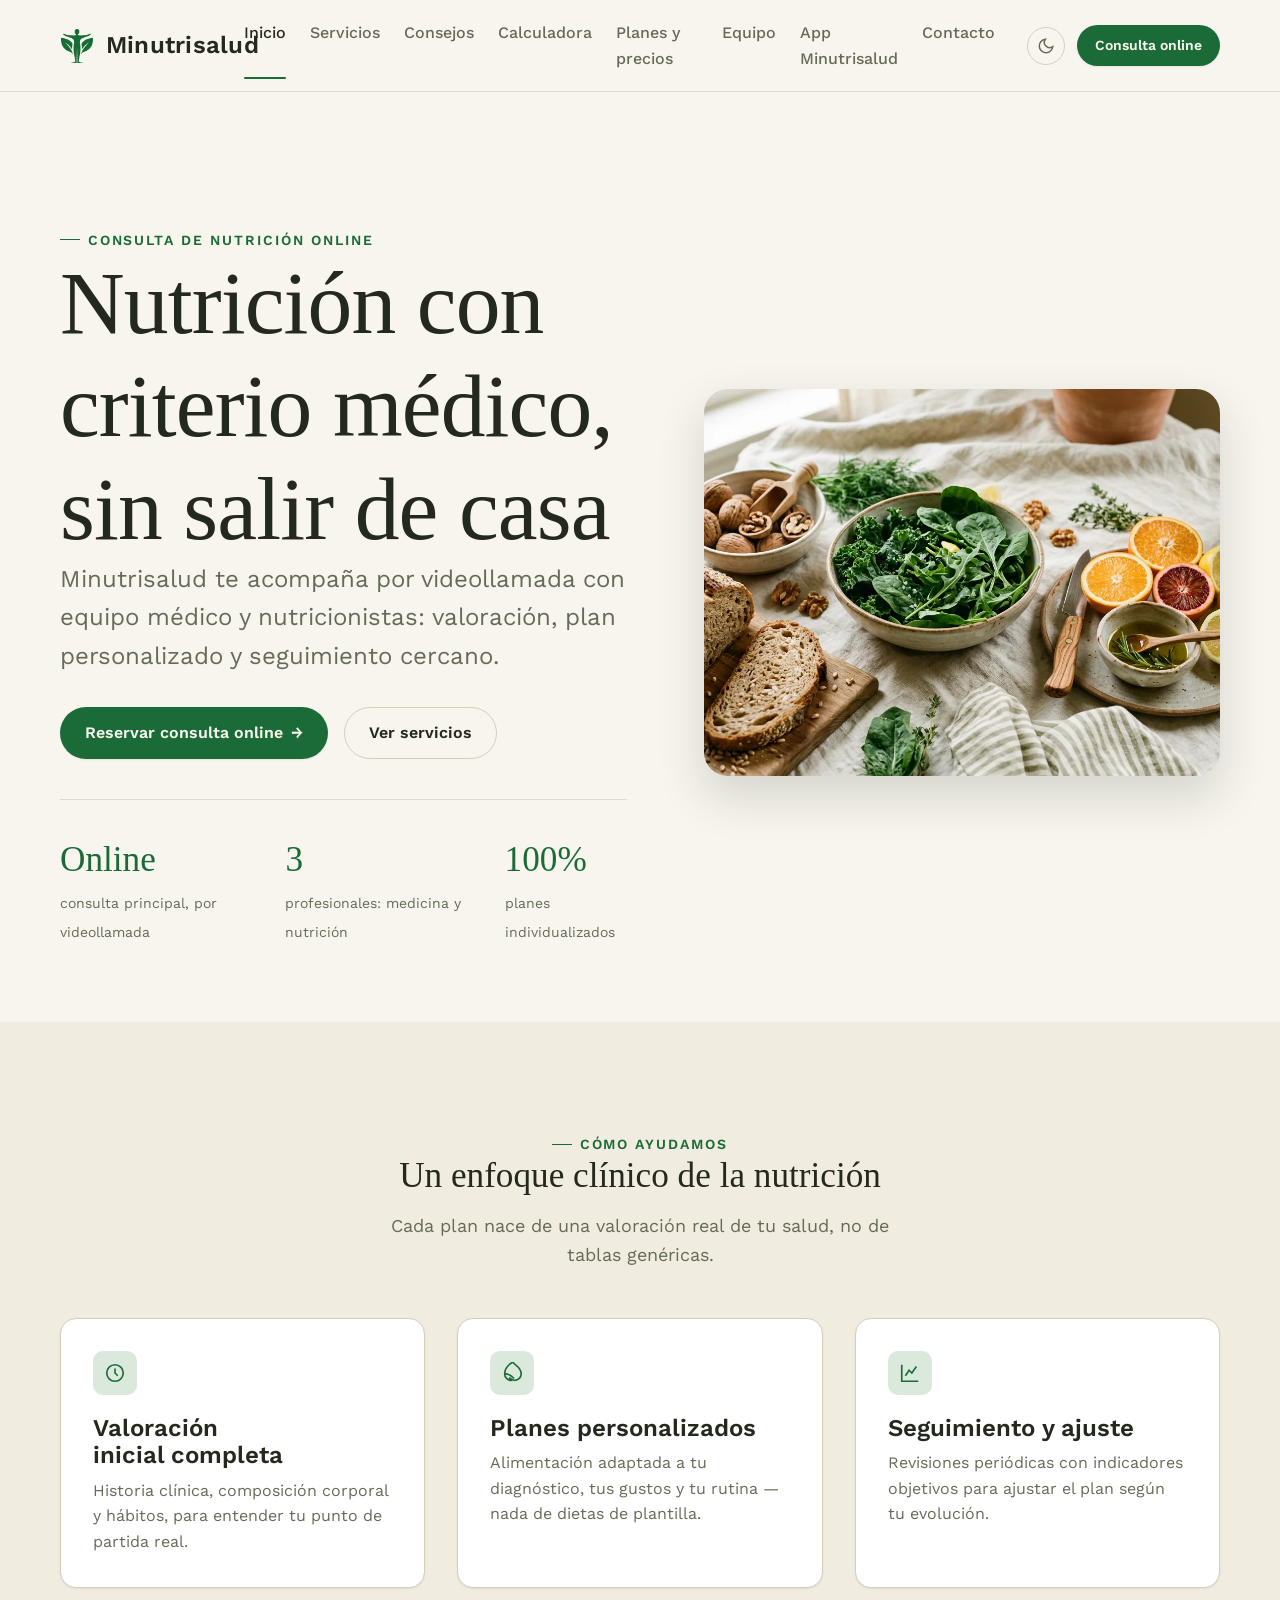
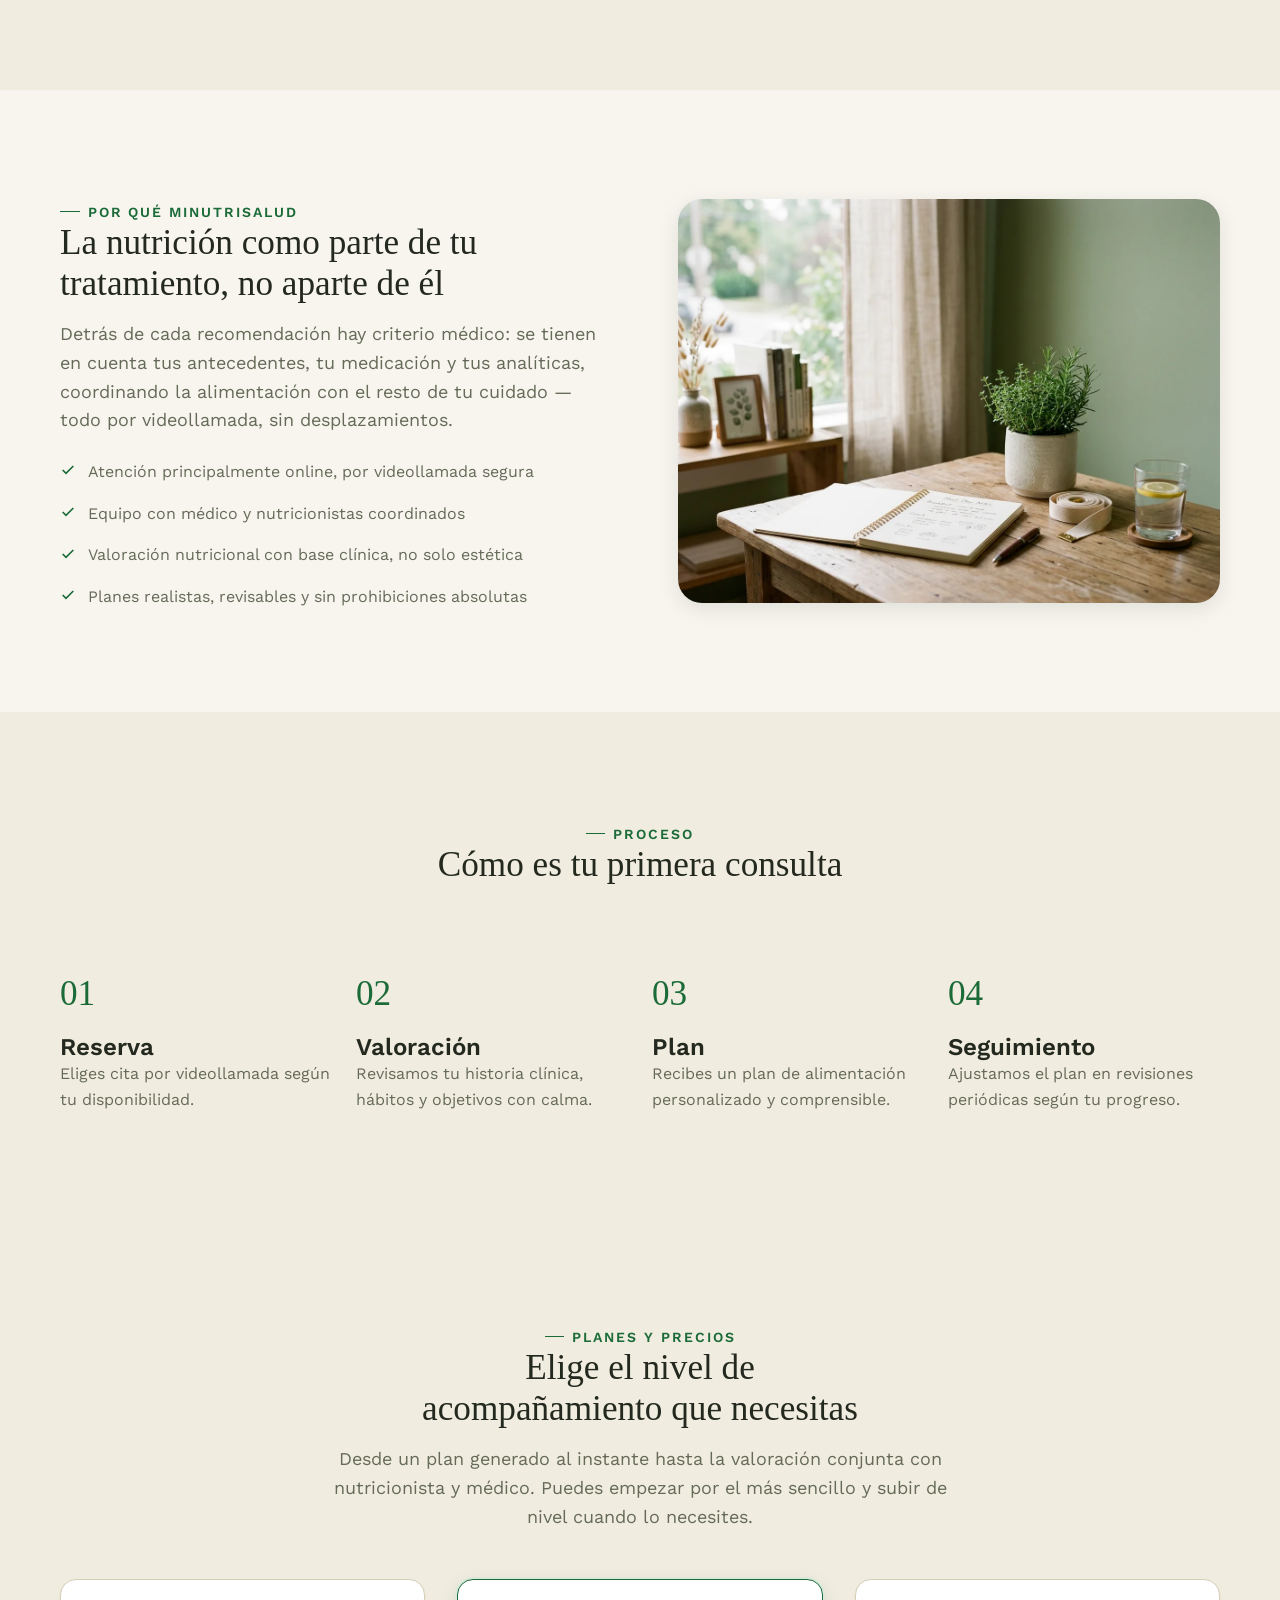
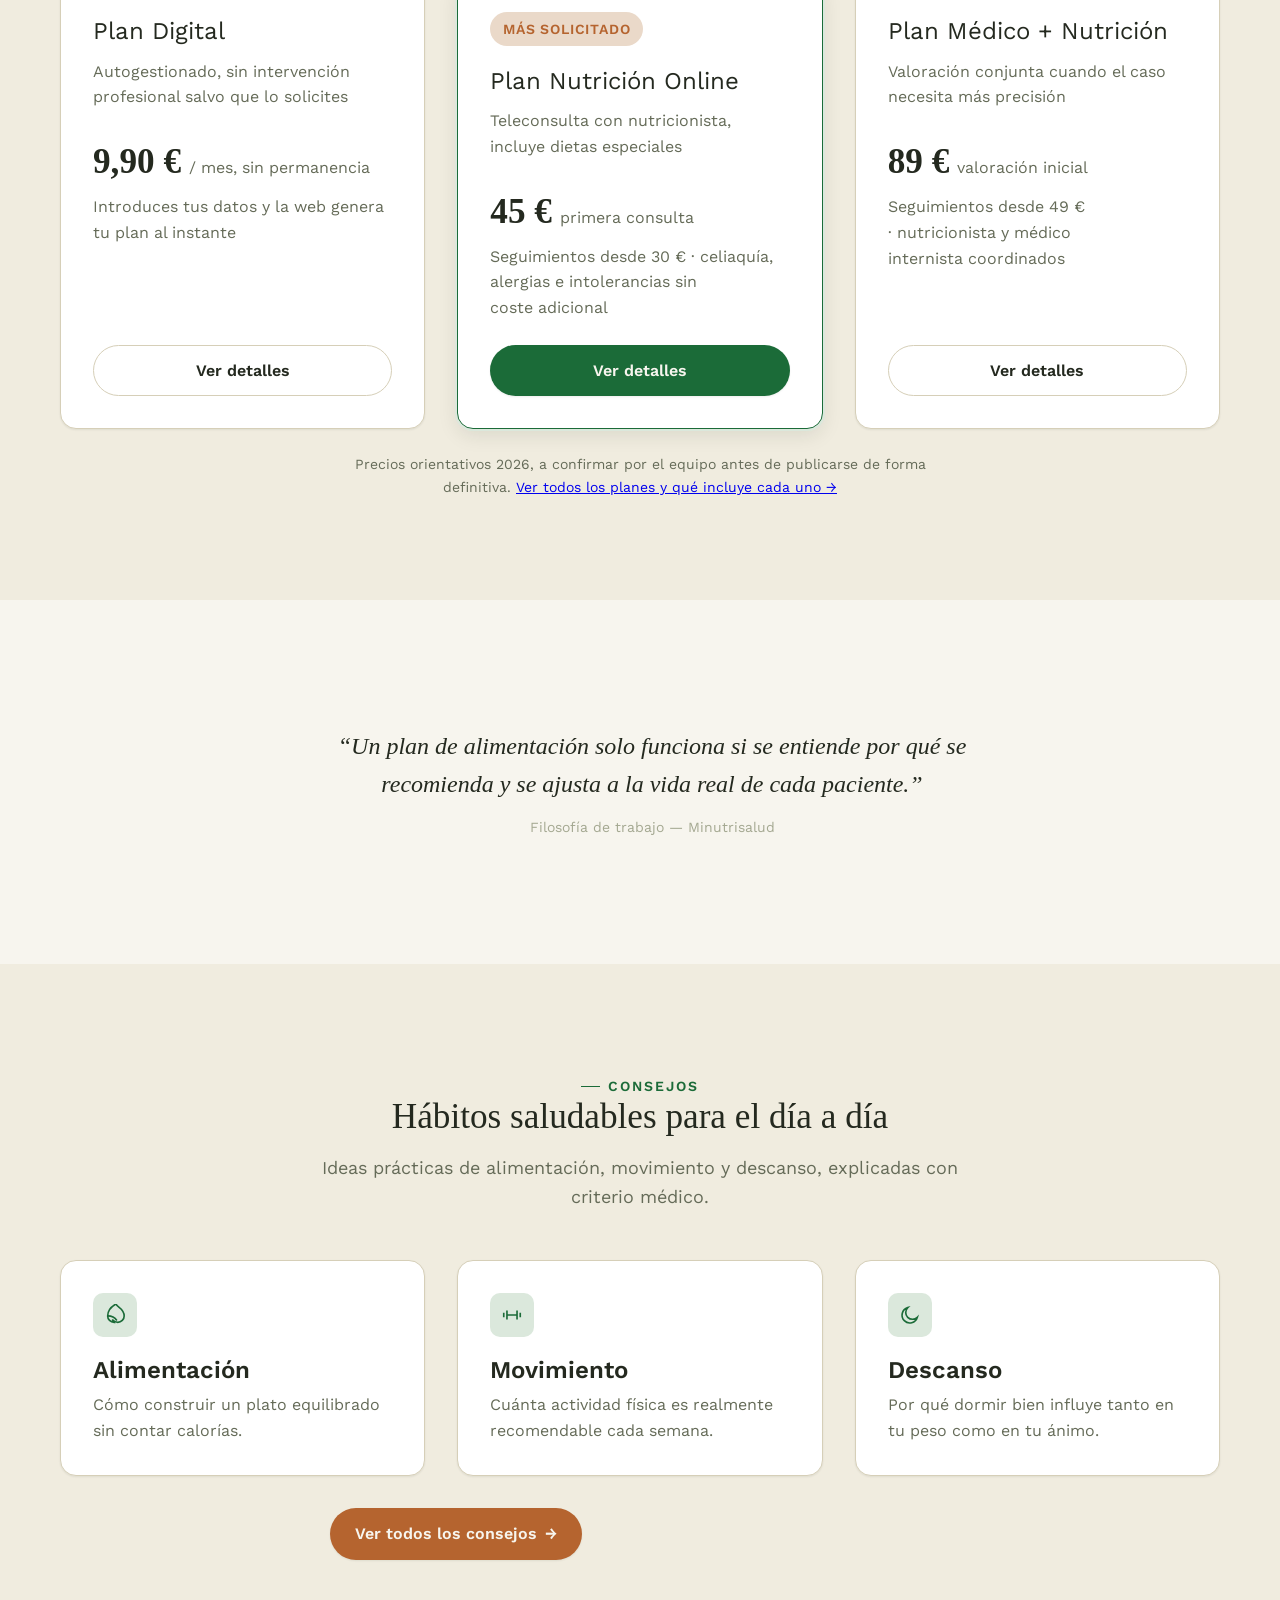
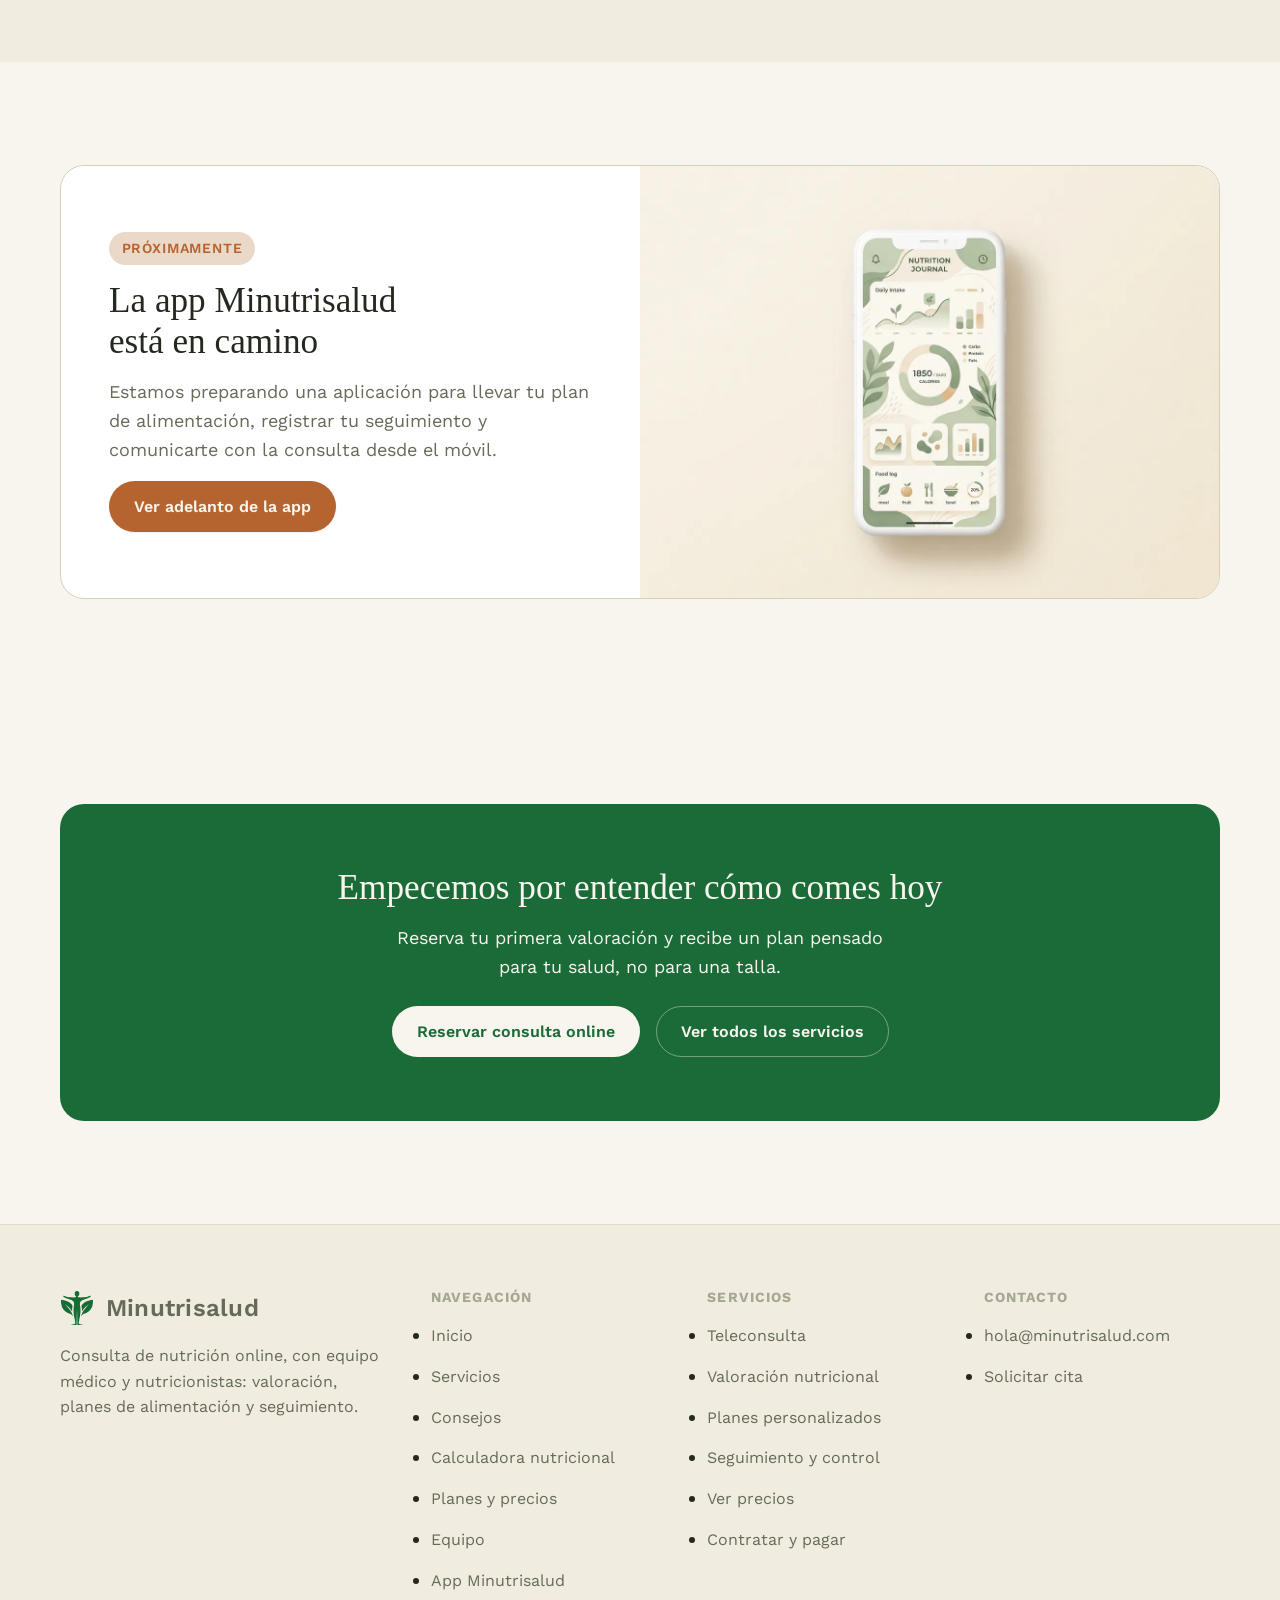
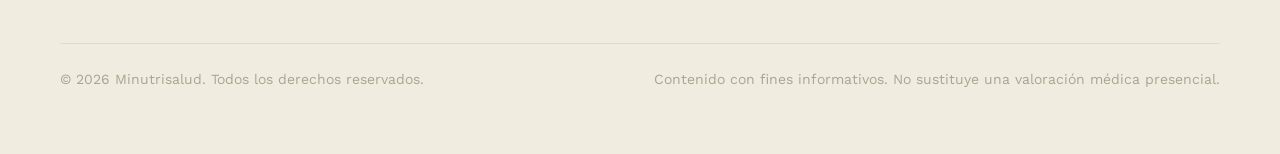
==== commit 53cd6c86: "Añade calculadora nutricional (IMC + gasto calórico) y sección de mitos y realidades Inspirado en el" ====
--- a/index.html
+++ b/index.html
@@ -31,6 +31,7 @@
         <a href="index.html" aria-current="page">Inicio</a>
         <a href="servicios.html">Servicios</a>
         <a href="consejos.html">Consejos</a>
+        <a href="calculadora.html">Calculadora</a>
         <a href="precios.html">Planes y precios</a>
         <a href="equipo.html">Equipo</a>
         <a href="app.html">App Minutrisalud</a>
@@ -61,6 +62,7 @@
       <a href="index.html">Inicio</a>
       <a href="servicios.html">Servicios</a>
       <a href="consejos.html">Consejos</a>
+      <a href="calculadora.html">Calculadora</a>
       <a href="precios.html">Planes y precios</a>
       <a href="equipo.html">Equipo</a>
       <a href="app.html">App Minutrisalud</a>
@@ -299,6 +301,7 @@
             <li><a href="index.html">Inicio</a></li>
             <li><a href="servicios.html">Servicios</a></li>
             <li><a href="consejos.html">Consejos</a></li>
+            <li><a href="calculadora.html">Calculadora nutricional</a></li>
             <li><a href="precios.html">Planes y precios</a></li>
             <li><a href="equipo.html">Equipo</a></li>
             <li><a href="app.html">App Minutrisalud</a></li>
--- a/style.css
+++ b/style.css
@@ -787,6 +787,201 @@
 }
 
 /* ============================================
+   Calculadora nutricional
+   ============================================ */
+
+.calc-toggle-group {
+  display: flex;
+  gap: var(--space-3);
+}
+
+.calc-toggle {
+  flex: 1;
+  text-align: center;
+  border: 1px solid var(--color-border);
+  border-radius: var(--radius-md);
+  padding: var(--space-3) var(--space-4);
+  cursor: pointer;
+  background: var(--color-surface);
+  font-size: var(--text-sm);
+  font-weight: 600;
+  transition: border-color 0.15s ease, box-shadow 0.15s ease;
+  position: relative;
+}
+
+.calc-toggle:has(input:checked) {
+  border-color: var(--color-primary);
+  color: var(--color-primary);
+  box-shadow: 0 0 0 2px var(--color-primary-highlight);
+}
+
+.calc-toggle input {
+  position: absolute;
+  opacity: 0;
+  pointer-events: none;
+}
+
+.calc-results {
+  background: var(--color-surface);
+  border: 1px solid var(--color-border);
+  border-radius: var(--radius-lg);
+  padding: var(--space-8);
+  box-shadow: var(--shadow-sm);
+  position: sticky;
+  top: 96px;
+}
+
+.calc-results-empty {
+  text-align: center;
+  color: var(--color-text-muted);
+  padding: var(--space-6) 0;
+}
+
+.calc-results-empty svg {
+  color: var(--color-text-faint);
+  margin-bottom: var(--space-4);
+}
+
+.calc-results-empty p {
+  font-size: var(--text-sm);
+}
+
+.calc-result-block {
+  margin-bottom: var(--space-8);
+}
+
+.calc-result-block:last-child {
+  margin-bottom: 0;
+}
+
+.calc-result-label {
+  font-size: var(--text-xs);
+  font-weight: 600;
+  text-transform: uppercase;
+  letter-spacing: 0.05em;
+  color: var(--color-text-muted);
+  margin-bottom: var(--space-2);
+}
+
+.calc-result-value {
+  display: flex;
+  align-items: baseline;
+  gap: var(--space-3);
+  margin-bottom: var(--space-3);
+}
+
+.calc-result-value .num {
+  font-family: var(--font-display);
+  font-size: var(--text-2xl);
+  line-height: 1;
+}
+
+.calc-badge {
+  display: inline-flex;
+  align-items: center;
+  font-size: var(--text-xs);
+  font-weight: 600;
+  padding: 0.35em 0.9em;
+  border-radius: var(--radius-full);
+  white-space: nowrap;
+}
+
+.calc-badge--good {
+  background: var(--color-primary-highlight);
+  color: var(--color-primary);
+}
+
+.calc-badge--warn {
+  background: var(--color-warm-highlight);
+  color: var(--color-warm);
+}
+
+.calc-badge--alert {
+  background: color-mix(in oklch, #c0392b 18%, transparent);
+  color: #c0392b;
+}
+
+[data-theme="dark"] .calc-badge--alert {
+  color: #e78075;
+}
+
+.calc-scale {
+  position: relative;
+  height: 10px;
+  border-radius: var(--radius-full);
+  background: linear-gradient(
+    to right,
+    #d99a63 0%,
+    var(--color-primary) 18%,
+    var(--color-primary) 42%,
+    #d9b23c 55%,
+    #d9832f 68%,
+    #c0392b 82%,
+    #c0392b 100%
+  );
+  margin-bottom: var(--space-2);
+}
+
+.calc-scale-marker {
+  position: absolute;
+  top: 50%;
+  width: 14px;
+  height: 14px;
+  border-radius: 50%;
+  background: var(--color-text);
+  border: 2px solid var(--color-surface);
+  transform: translate(-50%, -50%);
+  transition: left 0.4s ease;
+  box-shadow: var(--shadow-sm);
+}
+
+.calc-result-note {
+  font-size: var(--text-xs);
+  color: var(--color-text-muted);
+}
+
+.calc-cal-grid {
+  display: grid;
+  grid-template-columns: 1fr 1fr;
+  gap: var(--space-3);
+  margin-top: var(--space-4);
+}
+
+.calc-cal-item {
+  background: var(--color-surface-offset);
+  border-radius: var(--radius-md);
+  padding: var(--space-4);
+  text-align: center;
+}
+
+.calc-cal-item strong {
+  display: block;
+  font-family: var(--font-display);
+  font-size: var(--text-lg);
+  margin-bottom: var(--space-1);
+}
+
+.calc-cal-item span {
+  font-size: var(--text-xs);
+  color: var(--color-text-muted);
+}
+
+.calc-cal-item.is-goal {
+  background: var(--color-primary-highlight);
+  border: 1px solid color-mix(in oklch, var(--color-primary) 30%, transparent);
+}
+
+.calc-cal-item.is-goal strong {
+  color: var(--color-primary);
+}
+
+@media (max-width: 860px) {
+  .calc-results {
+    position: static;
+  }
+}
+
+/* ============================================
    Section variants
    ============================================ */
 
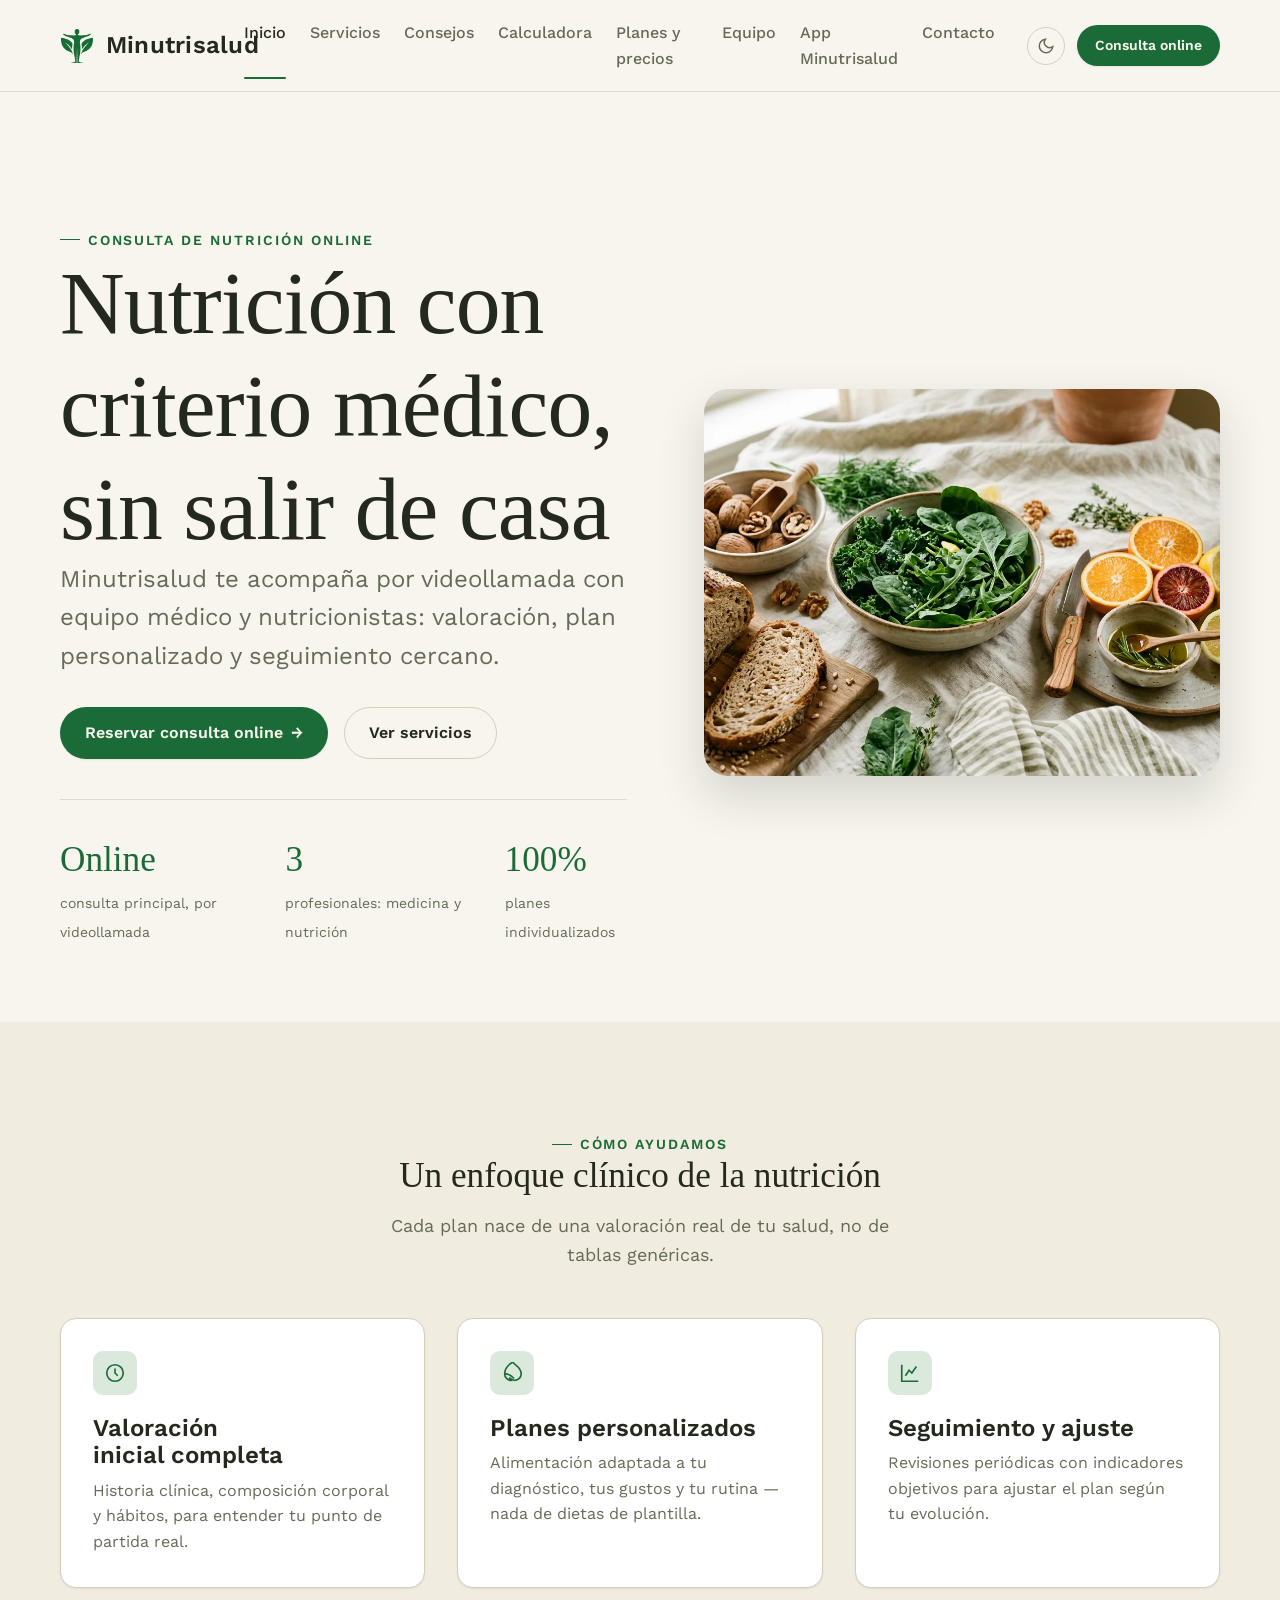
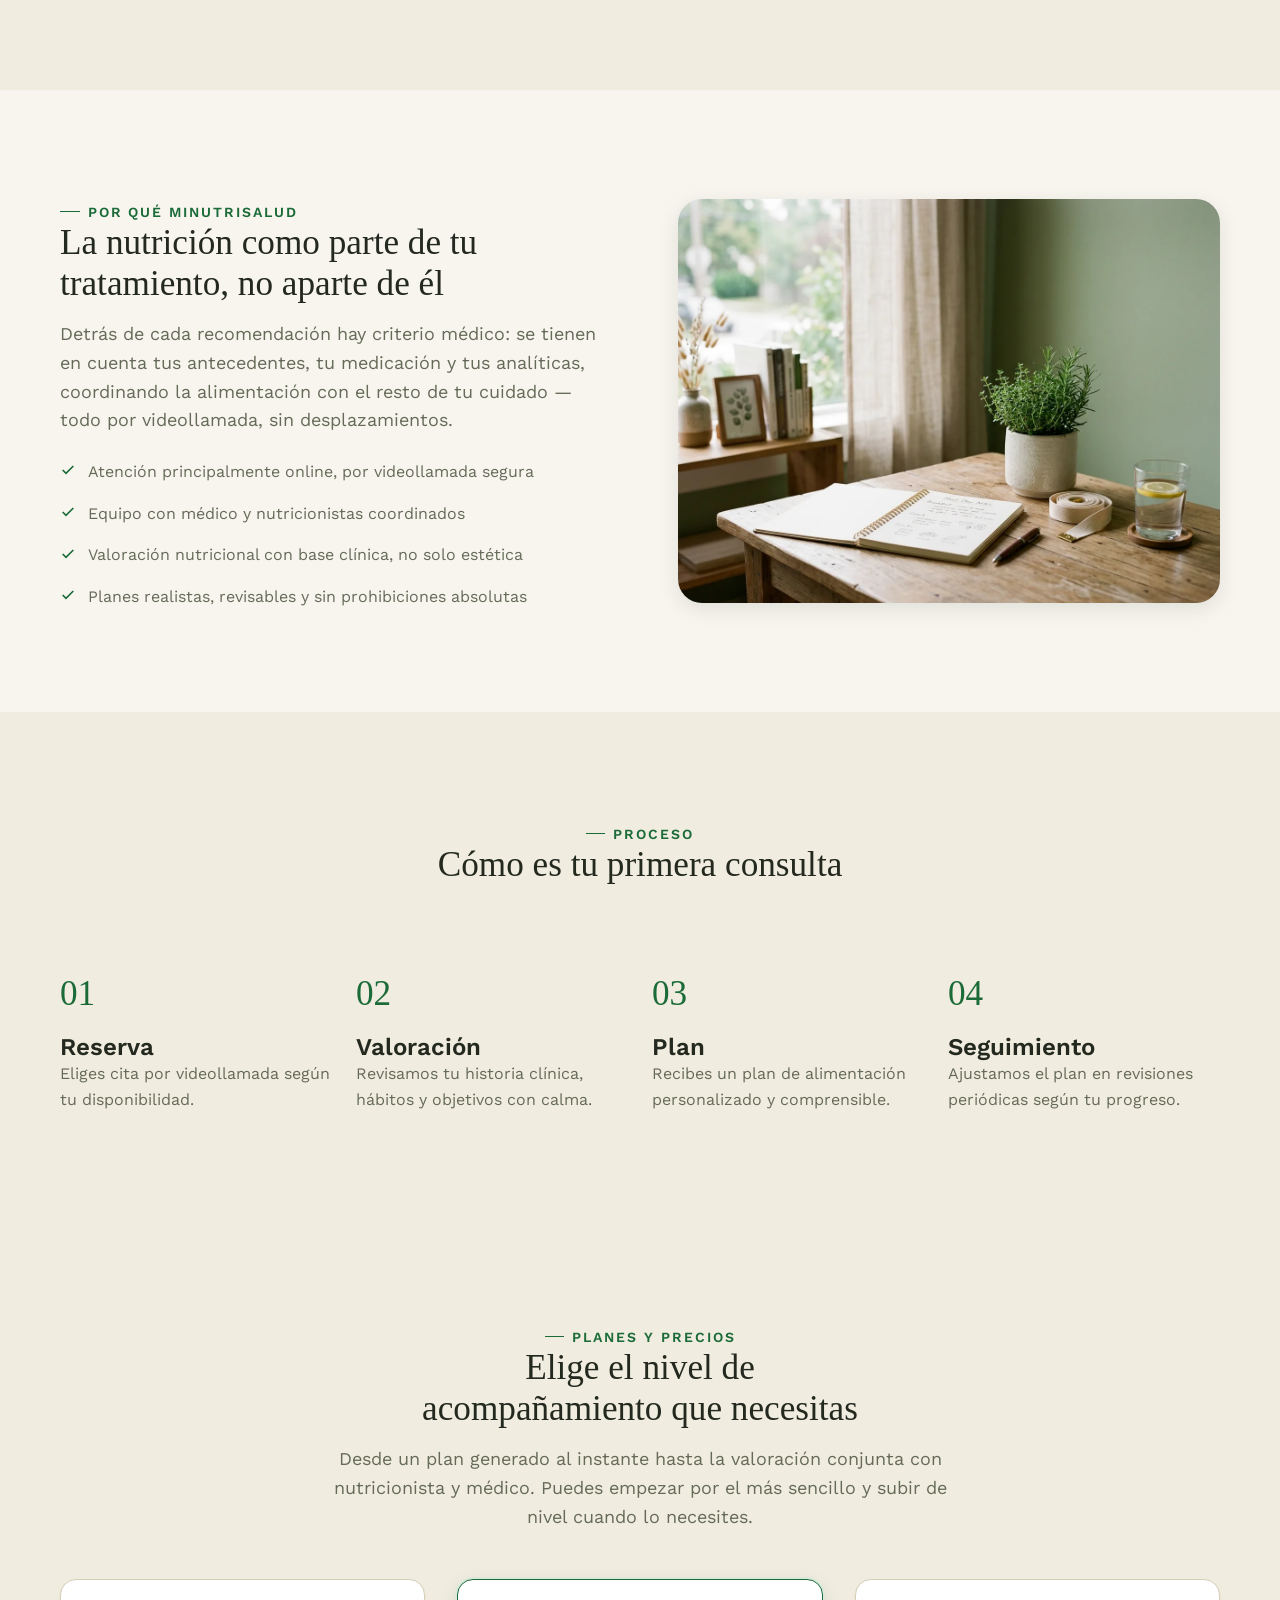
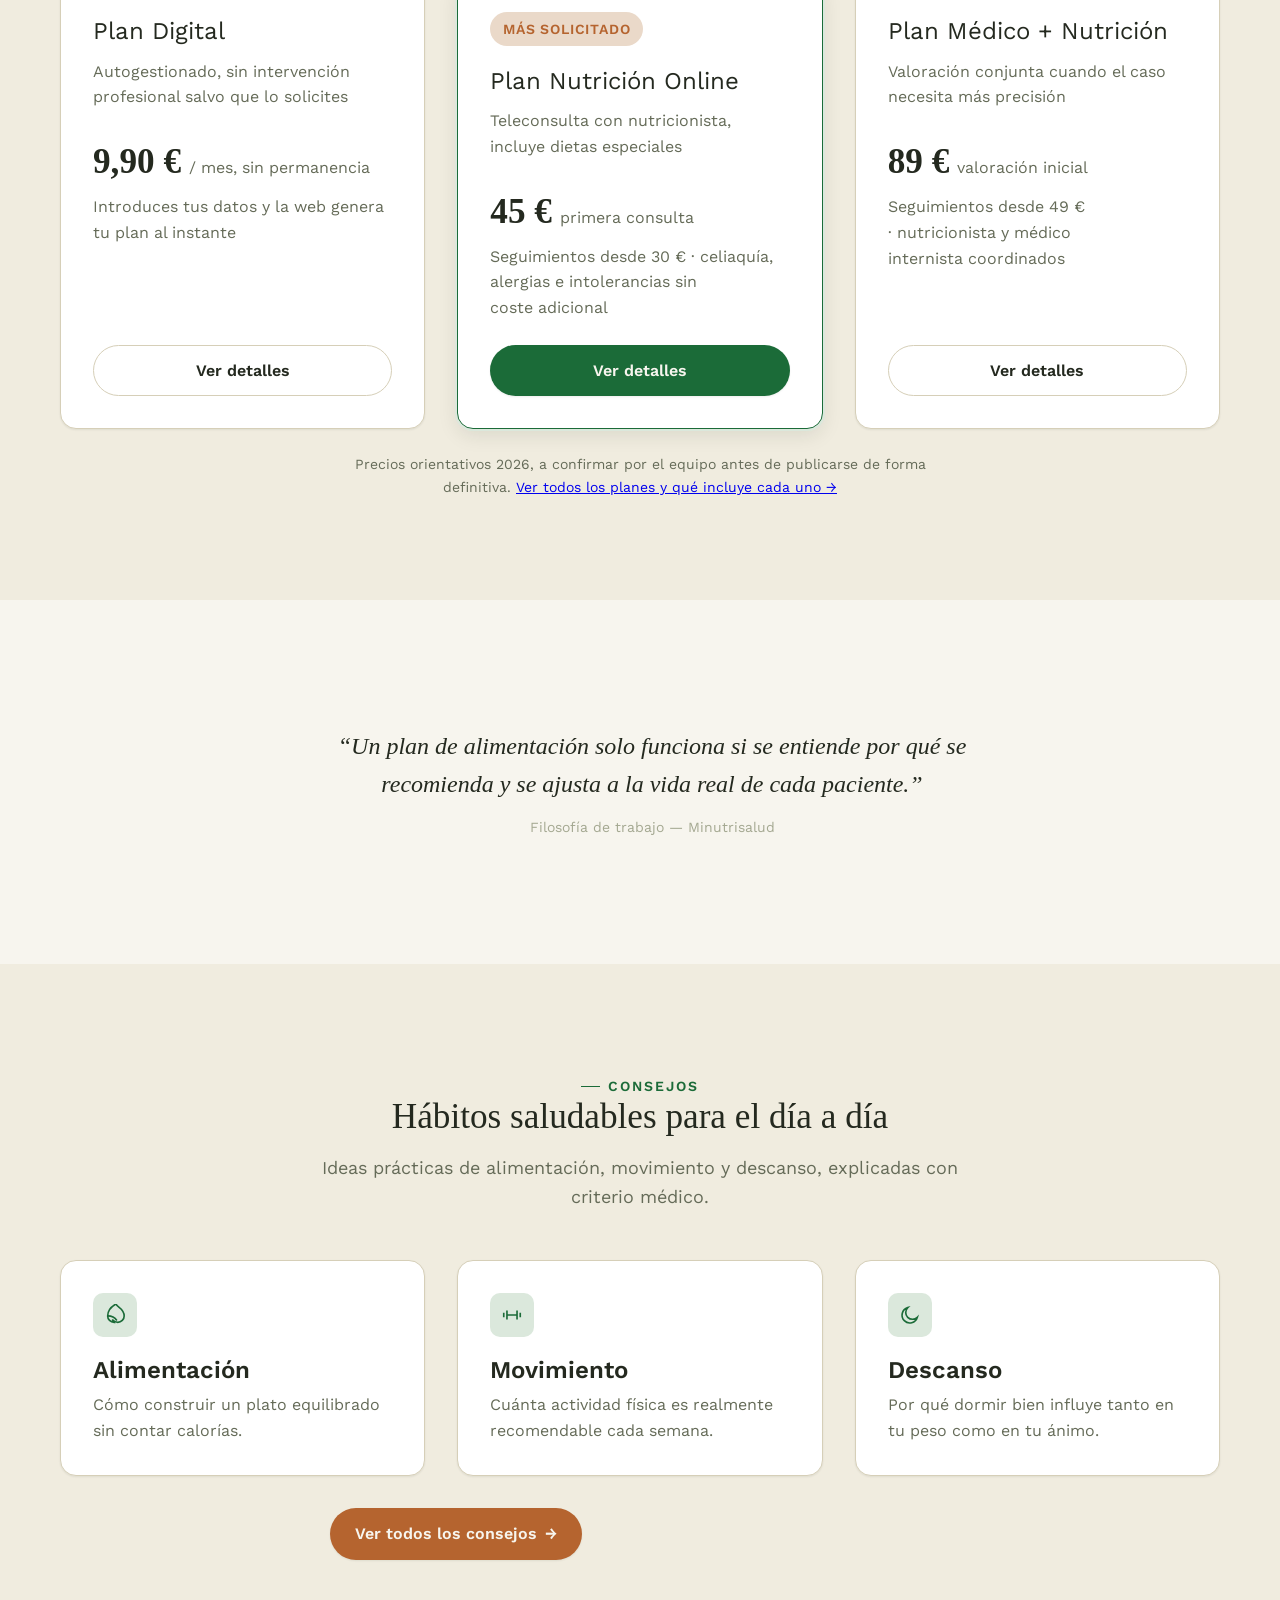
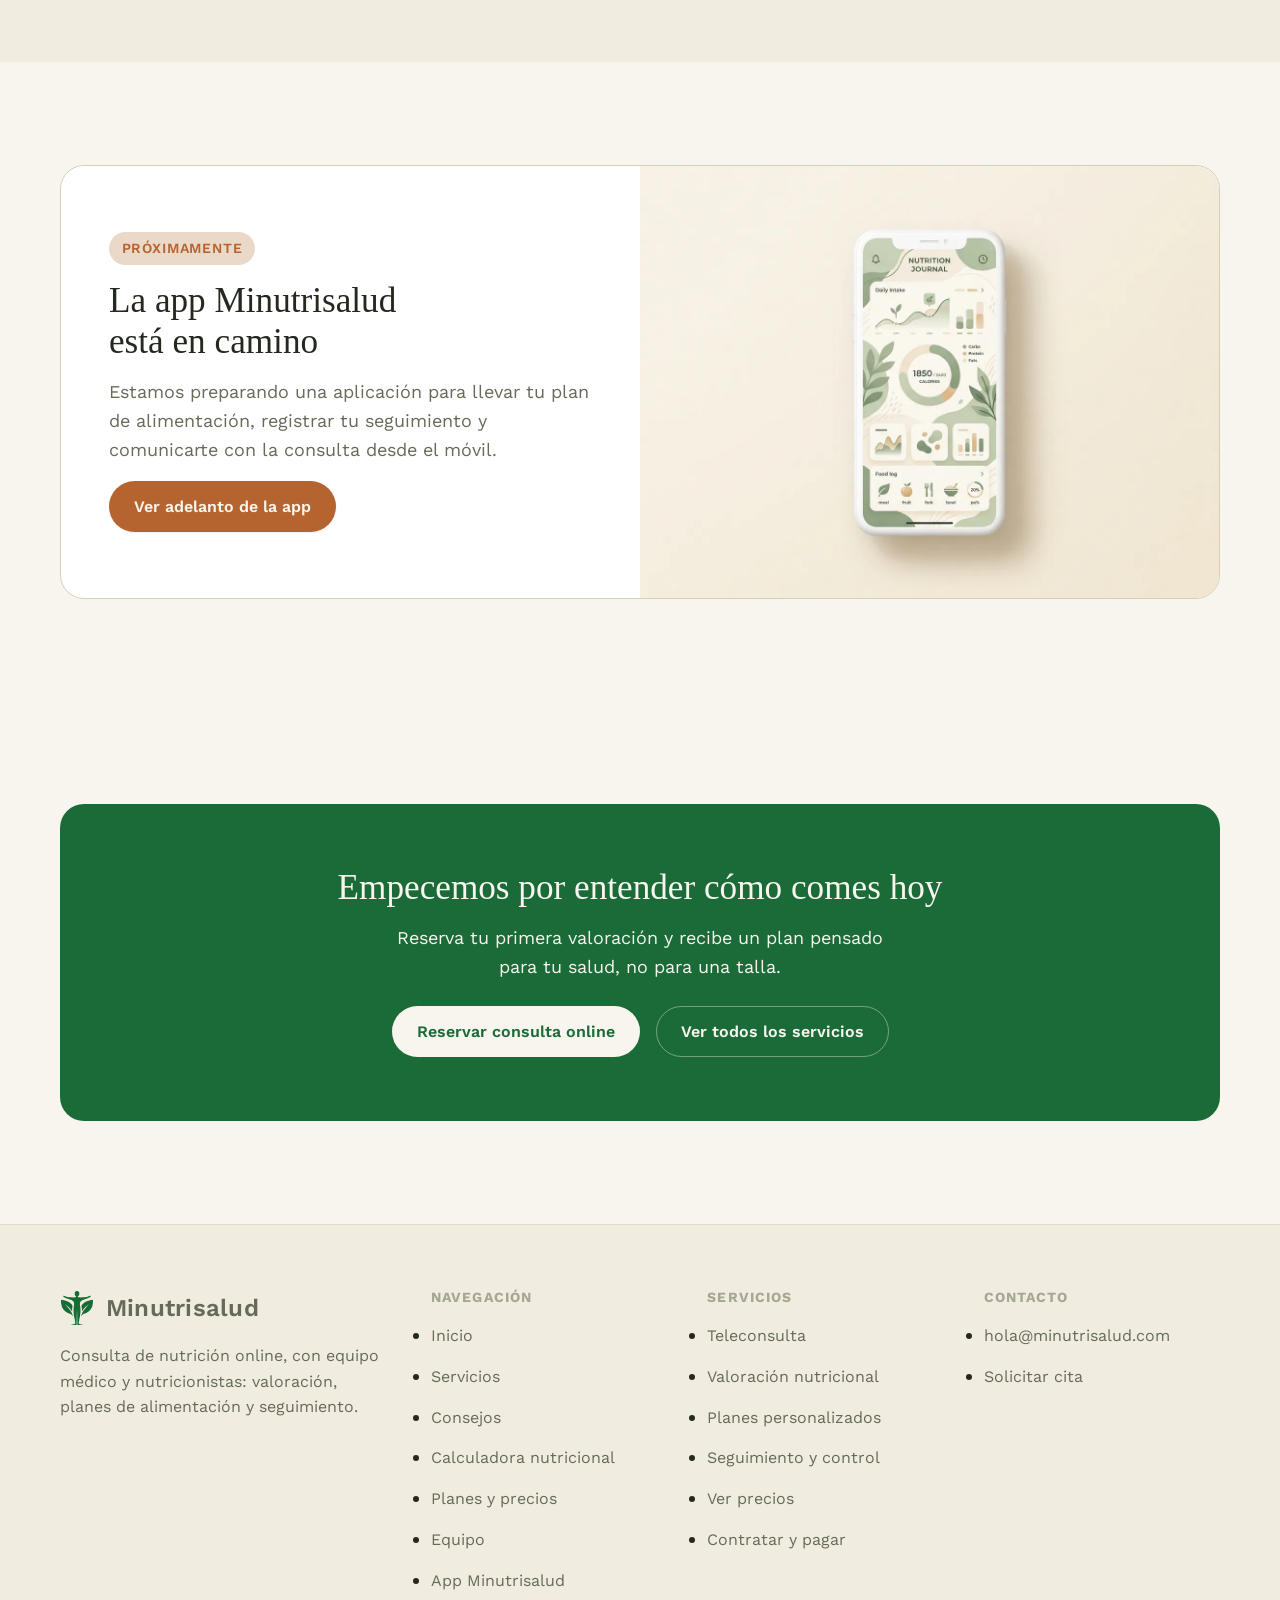
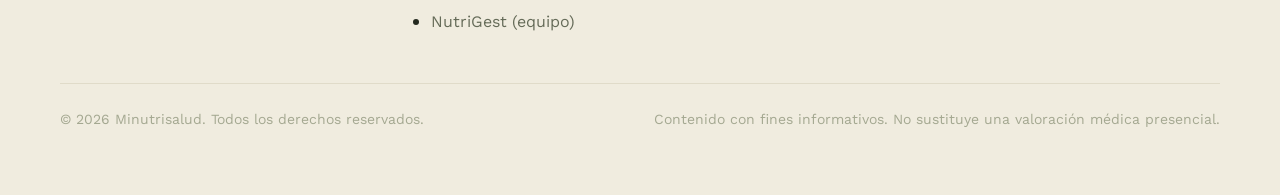
==== commit a841b412: "Añadir página NutriGest (equipo) con acceso configurable local/web" ====
--- a/index.html
+++ b/index.html
@@ -305,6 +305,7 @@
             <li><a href="precios.html">Planes y precios</a></li>
             <li><a href="equipo.html">Equipo</a></li>
             <li><a href="app.html">App Minutrisalud</a></li>
+            <li><a href="nutrigest.html">NutriGest (equipo)</a></li>
           </ul>
         </div>
         <div>
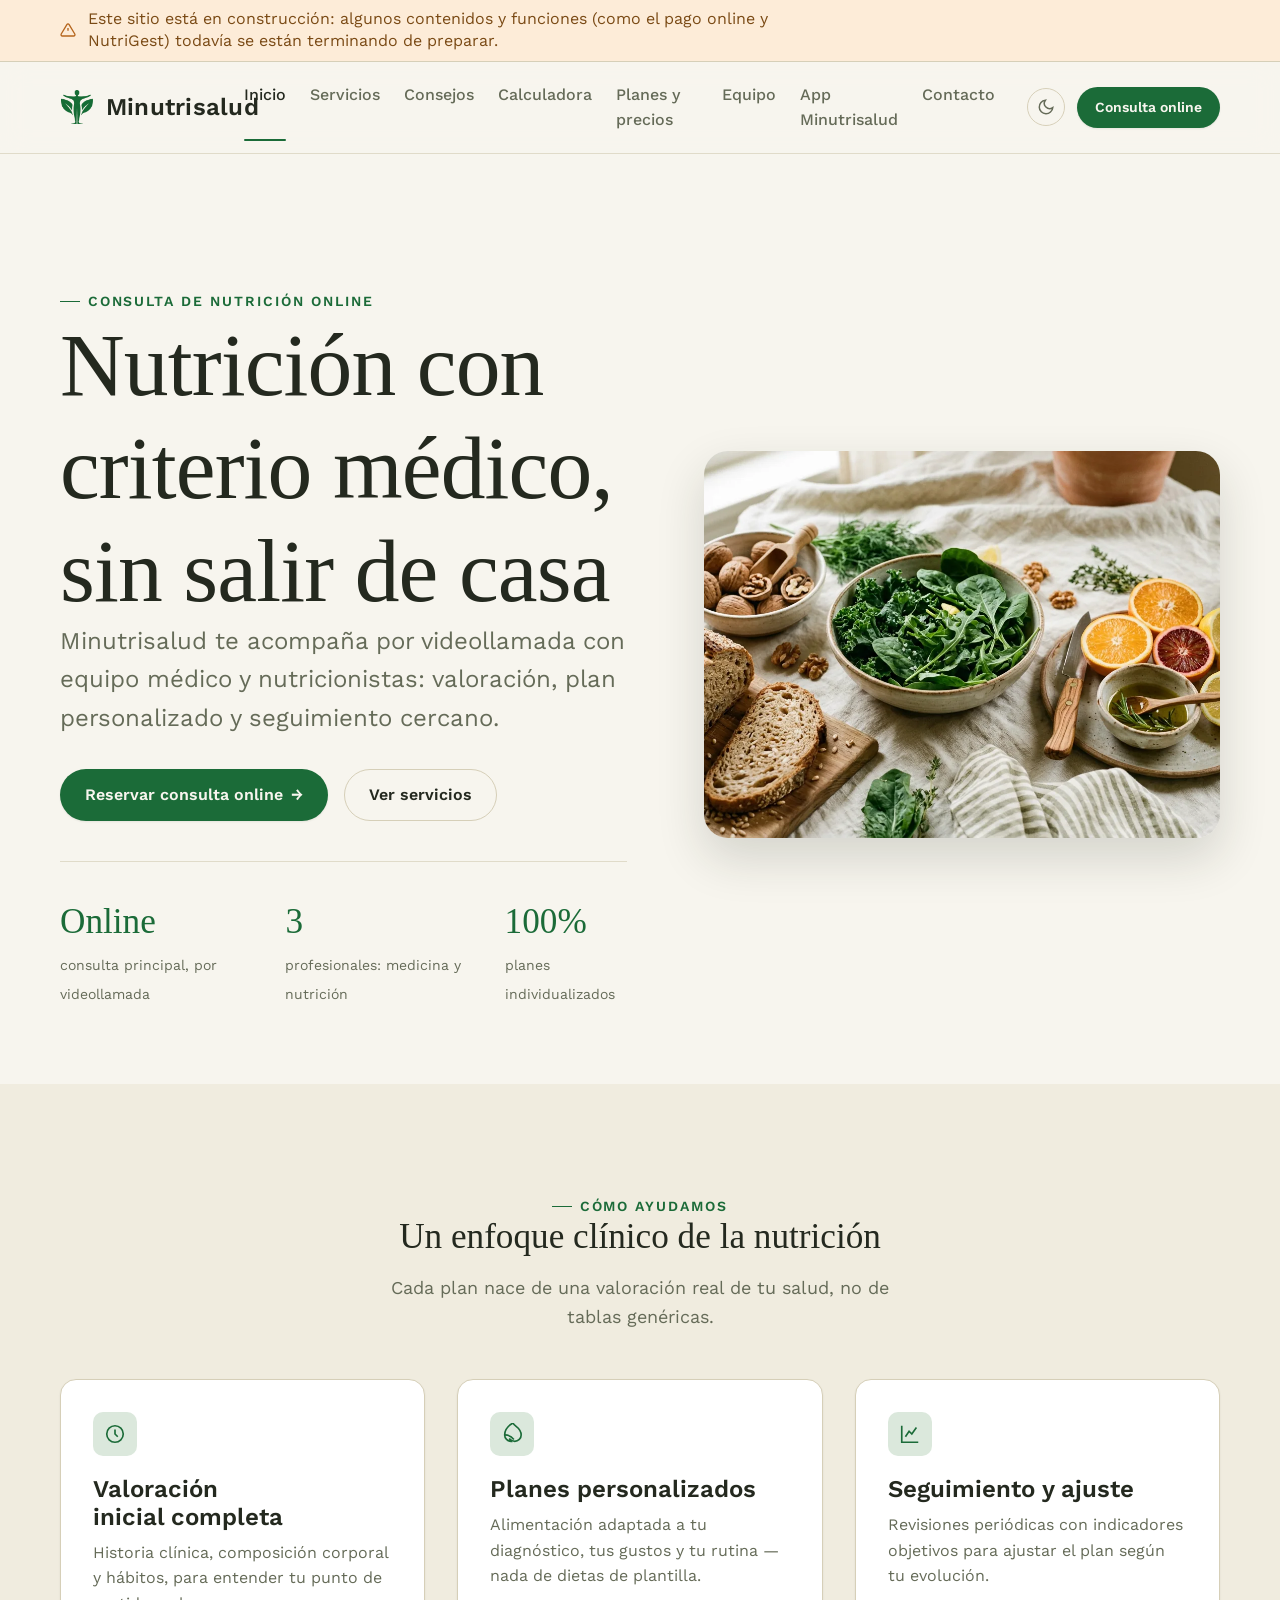
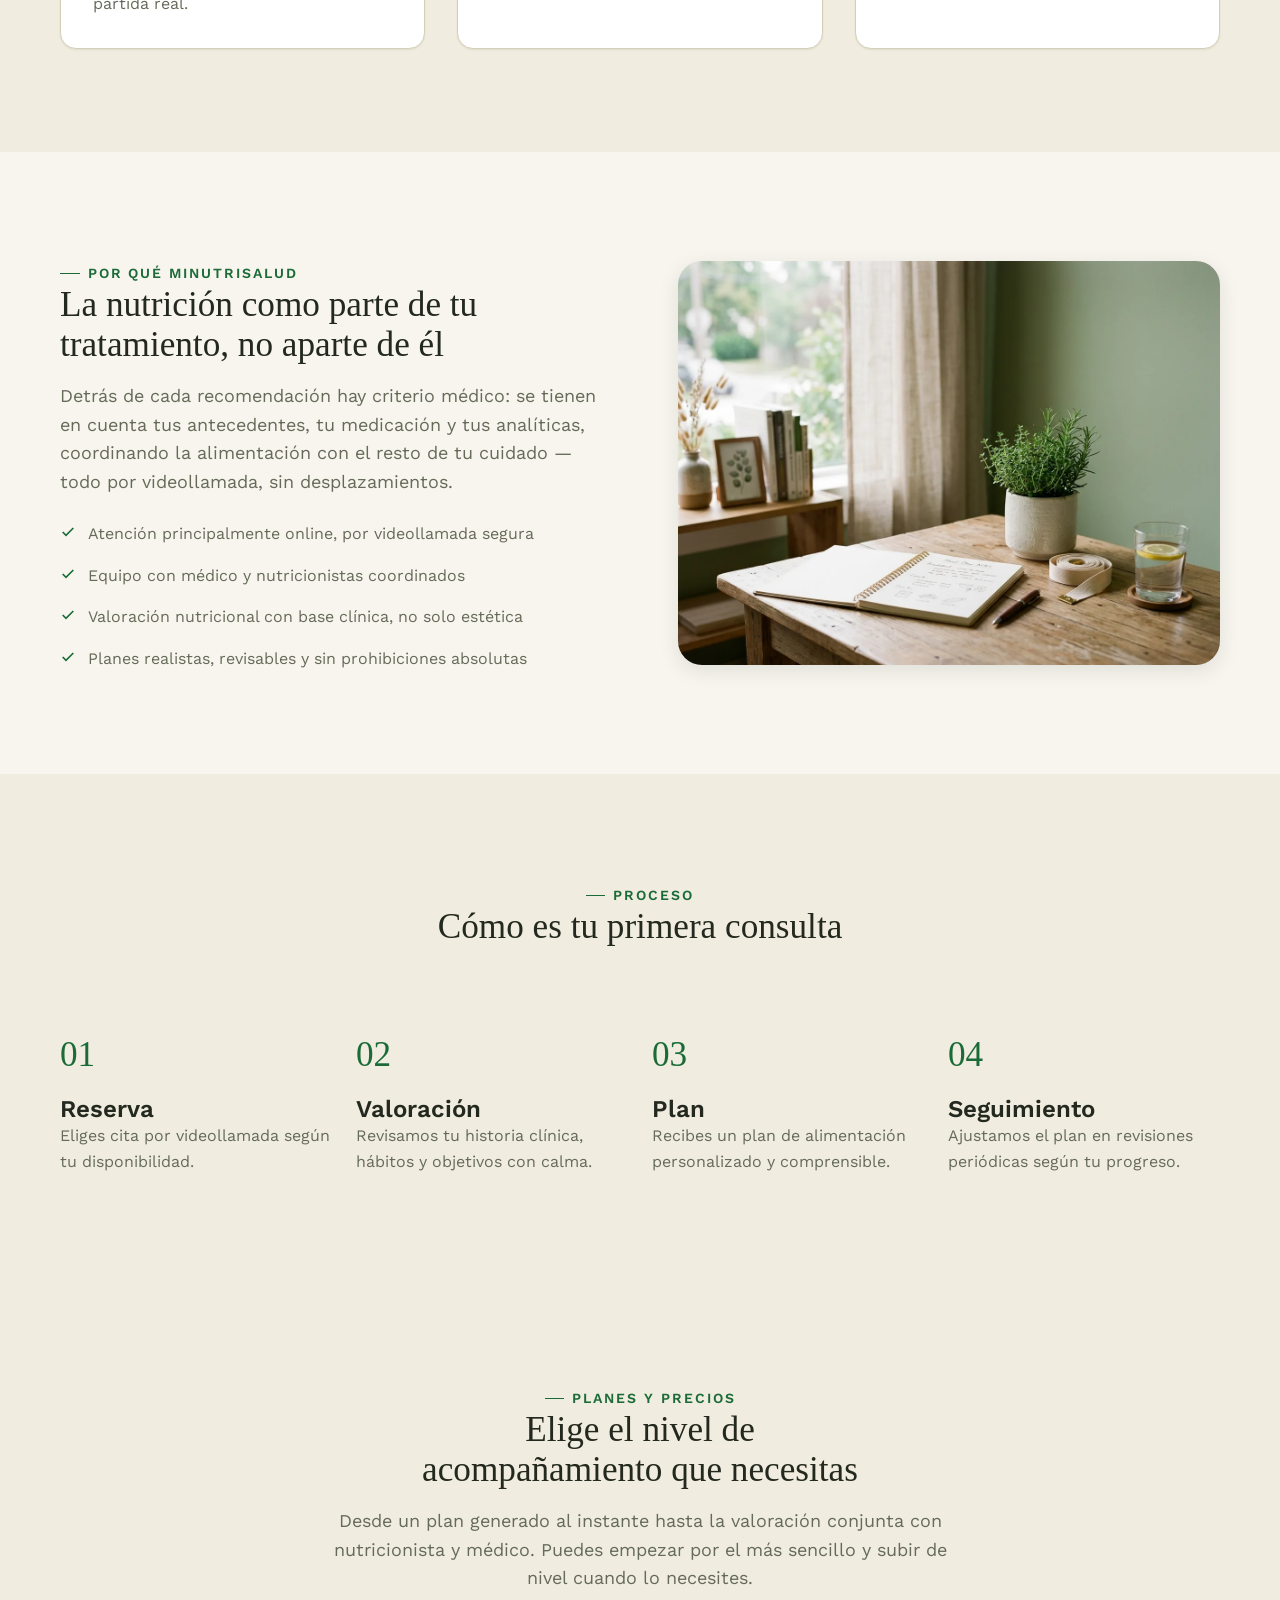
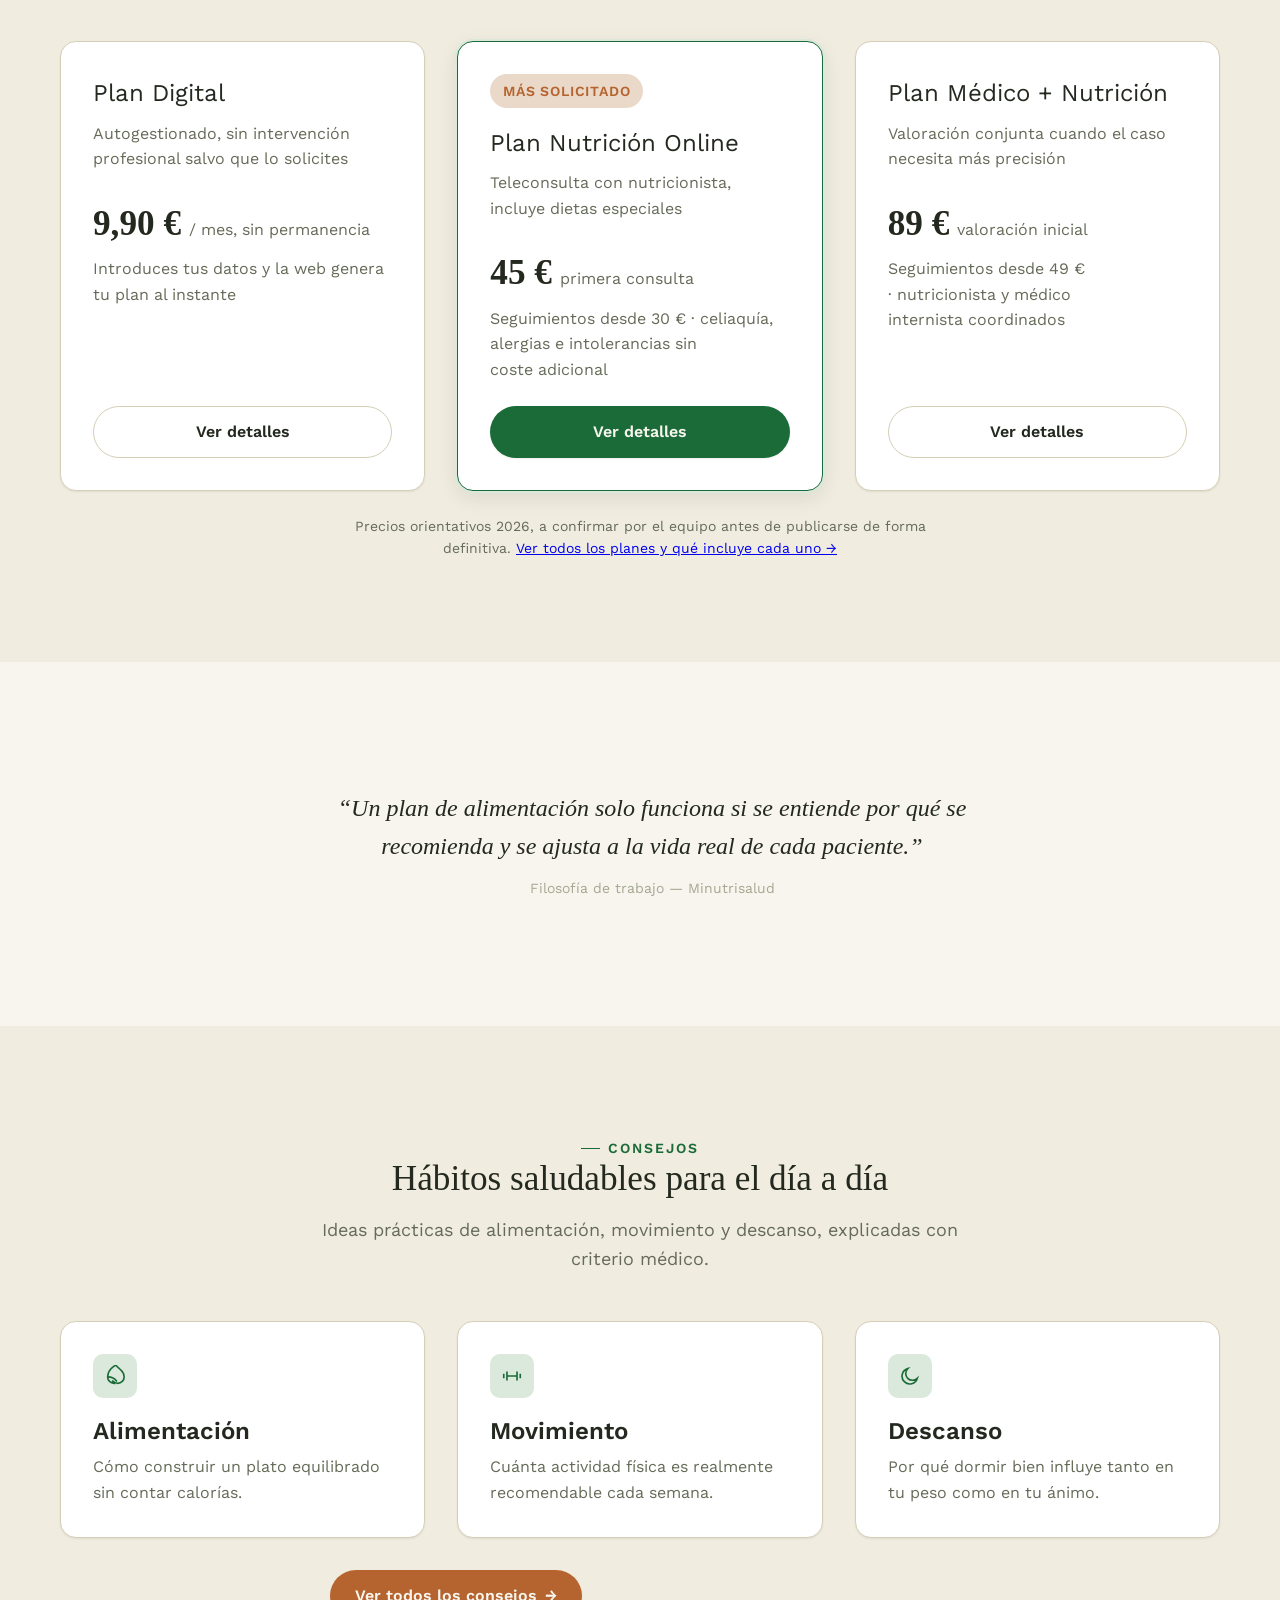
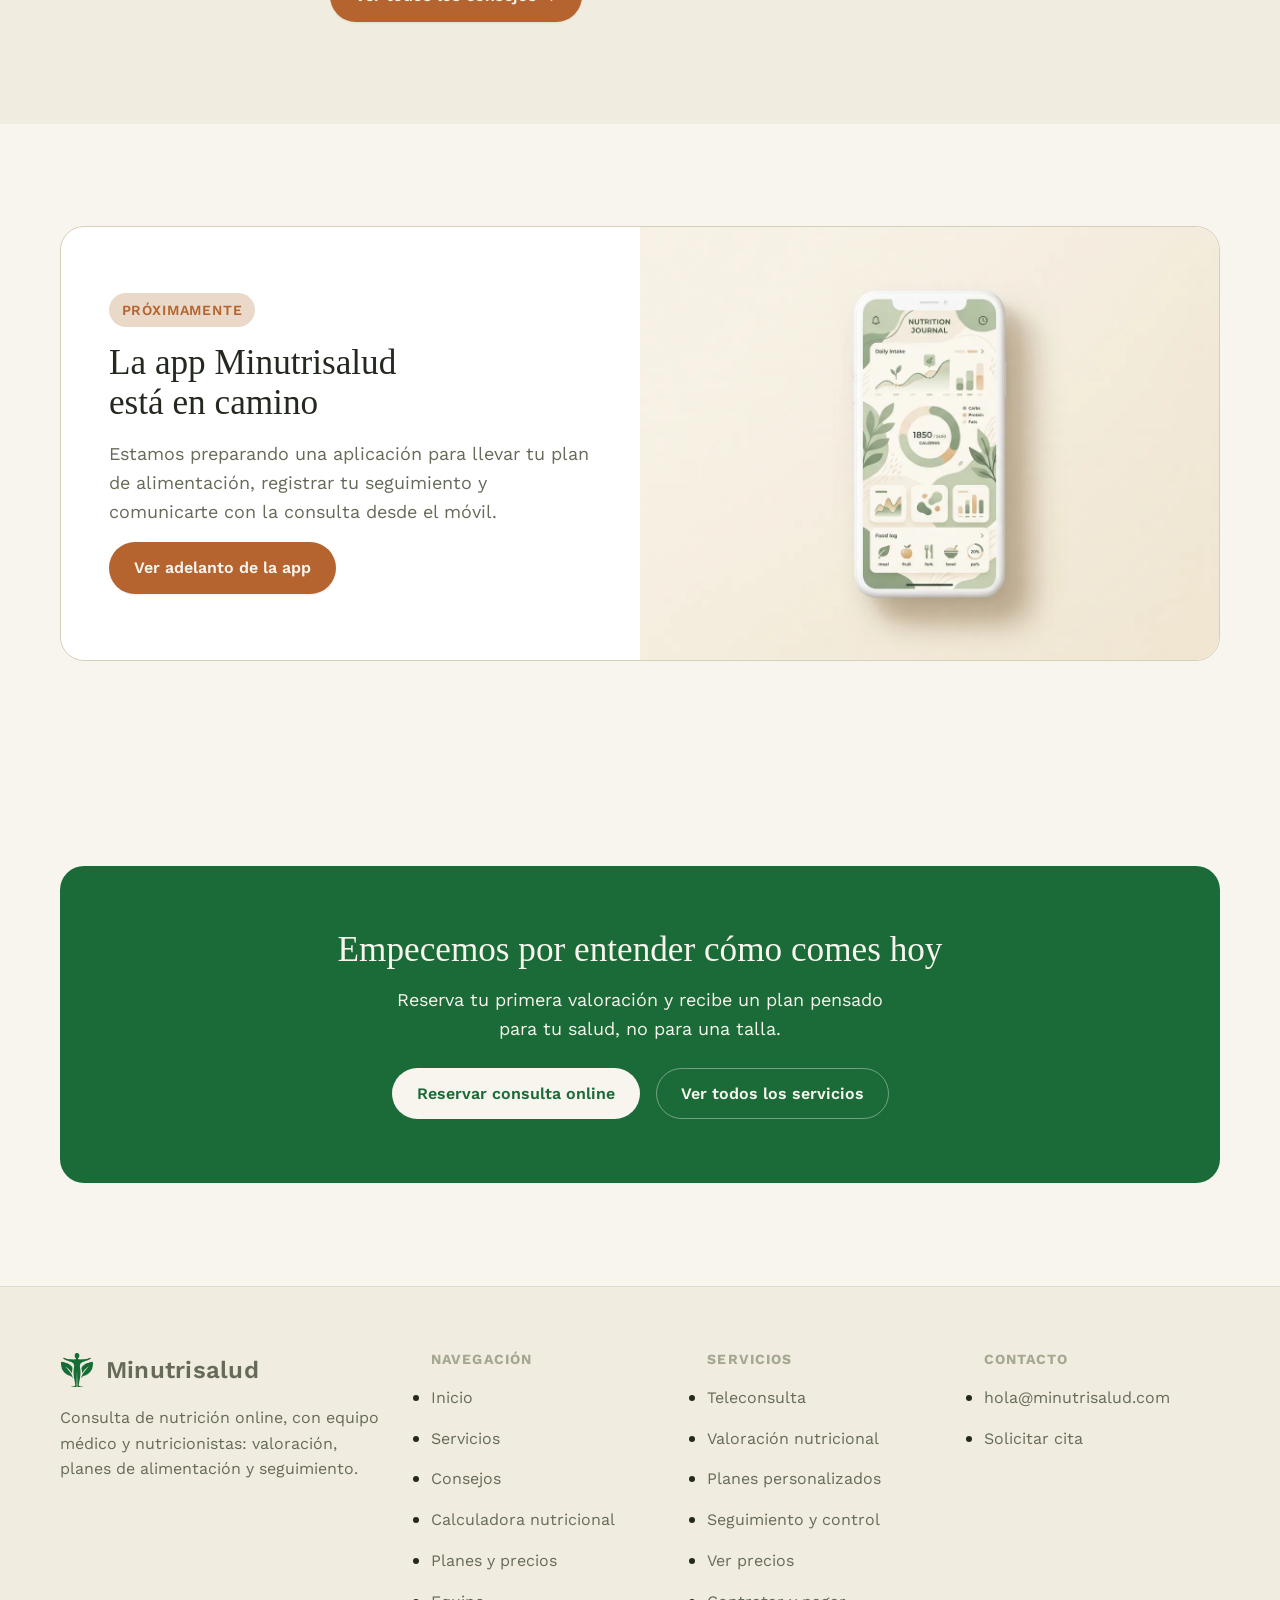
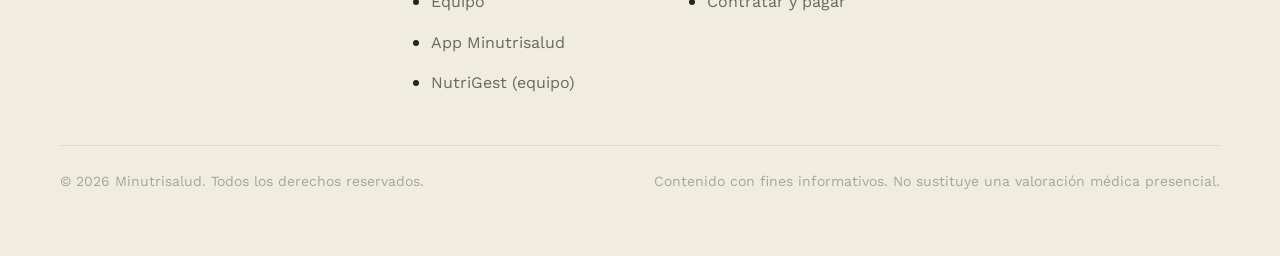
==== commit 1d0134a1: "Añadir aviso de sitio en construcción" ====
--- a/index.html
+++ b/index.html
@@ -20,26 +20,34 @@
   <link rel="stylesheet" href="./style.css" />
 </head>
 <body>
+  <div class="construction-banner">
+    <div class="wrap construction-banner-inner">
+      <span class="construction-banner-icon" aria-hidden="true">
+        <svg width="16" height="16" viewBox="0 0 24 24" fill="none" stroke="currentColor" stroke-width="2"><path d="M12 9v4m0 4h.01M10.29 3.86 1.82 18a2 2 0 0 0 1.71 3h16.94a2 2 0 0 0 1.71-3L13.71 3.86a2 2 0 0 0-3.42 0Z"/></svg>
+      </span>
+      <p>Este sitio está en construcción: algunos contenidos y funciones (como el pago online y NutriGest) todavía se están terminando de preparar.</p>
+    </div>
+  </div>
   <header class="header">
     <div class="wrap header-inner">
-      <a href="index.html" class="brand">
+      <a href="#/index" class="brand" data-nav-link="index">
         <img class="brand-mark" src="./assets/logo-icon.png" alt="" width="34" height="34">
         <span class="brand-name">Minutrisalud</span>
       </a>
       <nav class="nav">
         <div class="nav-links">
-        <a href="index.html" aria-current="page">Inicio</a>
-        <a href="servicios.html">Servicios</a>
-        <a href="consejos.html">Consejos</a>
-        <a href="calculadora.html">Calculadora</a>
-        <a href="precios.html">Planes y precios</a>
-        <a href="equipo.html">Equipo</a>
-        <a href="app.html">App Minutrisalud</a>
-        <a href="contacto.html">Contacto</a>
+        <a href="#/index" data-nav-link="index" aria-current="page">Inicio</a>
+        <a href="#/servicios" data-nav-link="servicios">Servicios</a>
+        <a href="#/consejos" data-nav-link="consejos">Consejos</a>
+        <a href="#/calculadora" data-nav-link="calculadora">Calculadora</a>
+        <a href="#/precios" data-nav-link="precios">Planes y precios</a>
+        <a href="#/equipo" data-nav-link="equipo">Equipo</a>
+        <a href="#/app" data-nav-link="app">App Minutrisalud</a>
+        <a href="#/contacto" data-nav-link="contacto">Contacto</a>
         </div>
         <div class="nav-actions">
           <button class="theme-toggle" data-theme-toggle type="button"></button>
-          <a href="contacto.html" class="btn btn--primary btn--sm">Consulta online</a>
+          <a href="#/contacto" class="btn btn--primary btn--sm" data-nav-link="contacto">Consulta online</a>
         </div>
         <button class="nav-toggle" aria-label="Abrir menú" type="button">
           <svg width="22" height="22" viewBox="0 0 24 24" fill="none" stroke="currentColor" stroke-width="2"><path d="M3 6h18M3 12h18M3 18h18"/></svg>
@@ -50,7 +58,7 @@
 
   <div class="mobile-nav">
     <div class="mobile-nav-header">
-      <a href="index.html" class="brand">
+      <a href="#/index" class="brand" data-nav-link="index">
         <img class="brand-mark" src="./assets/logo-icon.png" alt="" width="34" height="34">
         <span class="brand-name">Minutrisalud</span>
       </a>
@@ -59,21 +67,23 @@
       </button>
     </div>
     <div class="mobile-nav-links">
-      <a href="index.html">Inicio</a>
-      <a href="servicios.html">Servicios</a>
-      <a href="consejos.html">Consejos</a>
-      <a href="calculadora.html">Calculadora</a>
-      <a href="precios.html">Planes y precios</a>
-      <a href="equipo.html">Equipo</a>
-      <a href="app.html">App Minutrisalud</a>
-      <a href="contacto.html">Contacto</a>
+      <a href="#/index" data-nav-link="index">Inicio</a>
+      <a href="#/servicios" data-nav-link="servicios">Servicios</a>
+      <a href="#/consejos" data-nav-link="consejos">Consejos</a>
+      <a href="#/calculadora" data-nav-link="calculadora">Calculadora</a>
+      <a href="#/precios" data-nav-link="precios">Planes y precios</a>
+      <a href="#/equipo" data-nav-link="equipo">Equipo</a>
+      <a href="#/app" data-nav-link="app">App Minutrisalud</a>
+      <a href="#/contacto" data-nav-link="contacto">Contacto</a>
     </div>
     <div class="mobile-nav-actions">
       <button class="theme-toggle" data-theme-toggle type="button" style="align-self:flex-start;"></button>
-      <a href="contacto.html" class="btn btn--primary">Reservar consulta online</a>
+      <a href="#/contacto" class="btn btn--primary" data-nav-link="contacto">Reservar consulta online</a>
     </div>
   </div>
 
+  <main id="spa-root">
+  <section class="spa-page" data-page="index">
 
   <section class="hero">
     <div class="wrap hero-grid">
@@ -82,8 +92,8 @@
         <h1>Nutrición con criterio médico, sin salir de casa</h1>
         <p class="lede">Minutrisalud te acompaña por videollamada con equipo médico y nutricionistas: valoración, plan personalizado y seguimiento cercano.</p>
         <div class="hero-actions">
-          <a href="contacto.html" class="btn btn--primary btn--arrow">Reservar consulta online <span class="arrow">→</span></a>
-          <a href="servicios.html" class="btn btn--ghost">Ver servicios</a>
+          <a href="#/contacto" data-nav-link="contacto" class="btn btn--primary btn--arrow">Reservar consulta online <span class="arrow">→</span></a>
+          <a href="#/servicios" data-nav-link="servicios" class="btn btn--ghost">Ver servicios</a>
         </div>
         <div class="hero-stats">
           <div>
@@ -196,7 +206,7 @@
           <p class="pricing-tagline">Autogestionado, sin intervención profesional salvo que lo solicites</p>
           <div class="pricing-amount"><strong>9,90 €</strong><span>/ mes, sin permanencia</span></div>
           <p class="pricing-secondary">Introduces tus datos y la web genera tu plan al instante</p>
-          <a href="precios.html#planes" class="btn btn--ghost pricing-cta">Ver detalles</a>
+          <a href="#/precios?anchor=planes-precios" data-nav-link="precios" class="btn btn--ghost pricing-cta">Ver detalles</a>
         </div>
         <div class="card pricing-card pricing-card--featured reveal">
           <span class="badge pricing-badge">Más solicitado</span>
@@ -204,17 +214,17 @@
           <p class="pricing-tagline">Teleconsulta con nutricionista, incluye dietas especiales</p>
           <div class="pricing-amount"><strong>45 €</strong><span>primera consulta</span></div>
           <p class="pricing-secondary">Seguimientos desde 30 € · celiaquía, alergias e intolerancias sin coste adicional</p>
-          <a href="precios.html#planes" class="btn btn--primary pricing-cta">Ver detalles</a>
+          <a href="#/precios?anchor=planes-precios" data-nav-link="precios" class="btn btn--primary pricing-cta">Ver detalles</a>
         </div>
         <div class="card pricing-card reveal">
           <span class="pricing-name">Plan Médico + Nutrición</span>
           <p class="pricing-tagline">Valoración conjunta cuando el caso necesita más precisión</p>
           <div class="pricing-amount"><strong>89 €</strong><span>valoración inicial</span></div>
           <p class="pricing-secondary">Seguimientos desde 49 € · nutricionista y médico internista coordinados</p>
-          <a href="precios.html#planes" class="btn btn--ghost pricing-cta">Ver detalles</a>
-        </div>
-      </div>
-      <p class="pricing-note">Precios orientativos 2026, a confirmar por el equipo antes de publicarse de forma definitiva. <a href="precios.html">Ver todos los planes y qué incluye cada uno →</a></p>
+          <a href="#/precios?anchor=planes-precios" data-nav-link="precios" class="btn btn--ghost pricing-cta">Ver detalles</a>
+        </div>
+      </div>
+      <p class="pricing-note">Precios orientativos 2026, a confirmar por el equipo antes de publicarse de forma definitiva. <a href="#/precios" data-nav-link="precios">Ver todos los planes y qué incluye cada uno →</a></p>
     </div>
   </section>
 
@@ -252,7 +262,7 @@
         </div>
       </div>
       <p style="text-align:center;margin-top:var(--space-8);">
-        <a href="consejos.html" class="btn btn--warm btn--arrow">Ver todos los consejos <span class="arrow">→</span></a>
+        <a href="#/consejos" data-nav-link="consejos" class="btn btn--warm btn--arrow">Ver todos los consejos <span class="arrow">→</span></a>
       </p>
     </div>
   </section>
@@ -264,7 +274,7 @@
           <span class="badge">Próximamente</span>
           <h2>La app Minutrisalud está en camino</h2>
           <p>Estamos preparando una aplicación para llevar tu plan de alimentación, registrar tu seguimiento y comunicarte con la consulta desde el móvil.</p>
-          <a href="app.html" class="btn btn--warm" style="margin-top:var(--space-4);width:fit-content;">Ver adelanto de la app</a>
+          <a href="#/app" data-nav-link="app" class="btn btn--warm" style="margin-top:var(--space-4);width:fit-content;">Ver adelanto de la app</a>
         </div>
         <div class="app-teaser-media">
           <img src="./assets/app-preview.webp" alt="Vista previa conceptual de la futura app Minutrisalud en un teléfono móvil" loading="lazy">
@@ -279,17 +289,1109 @@
         <h2>Empecemos por entender cómo comes hoy</h2>
         <p style="max-width:520px;margin-inline:auto;margin-bottom:var(--space-6);">Reserva tu primera valoración y recibe un plan pensado para tu salud, no para una talla.</p>
         <div style="display:flex;gap:var(--space-4);justify-content:center;flex-wrap:wrap;">
-          <a href="contacto.html" class="btn" style="background:var(--color-bg);color:var(--color-primary);">Reservar consulta online</a>
-          <a href="servicios.html" class="btn btn--ghost">Ver todos los servicios</a>
-        </div>
-      </div>
-    </div>
-  </section>
+          <a href="#/contacto" data-nav-link="contacto" class="btn" style="background:var(--color-bg);color:var(--color-primary);">Reservar consulta online</a>
+          <a href="#/servicios" data-nav-link="servicios" class="btn btn--ghost">Ver todos los servicios</a>
+        </div>
+      </div>
+    </div>
+  </section>
+  </section>
+
+  <section class="spa-page" data-page="servicios" hidden>
+
+  <section class="page-hero">
+    <div class="wrap wrap--narrow">
+      <span class="eyebrow" style="justify-content:center;">Servicios</span>
+      <h1>Consulta de nutrición online, paso a paso</h1>
+      <p class="lede" style="margin-inline:auto;text-align:center;">Atendemos por videollamada; cada servicio puede solicitarse de forma individual o como parte de un seguimiento continuado.</p>
+    </div>
+  </section>
+
+  <section class="section" id="teleconsulta">
+    <div class="wrap split">
+      <div class="reveal">
+        <span class="eyebrow">01 — Cómo atendemos</span>
+        <h2>Teleconsulta: nuestro canal principal</h2>
+        <p style="margin-bottom:var(--space-6);">Valoración, plan y seguimiento por videollamada, con la misma calidad de atención que una consulta presencial y sin necesidad de desplazamiento.</p>
+        <ul class="check-list">
+          <li><svg width="16" height="16" viewBox="0 0 24 24" fill="none" stroke="currentColor" stroke-width="2.5"><polyline points="20 6 9 17 4 12"/></svg> Videollamada segura desde cualquier dispositivo</li>
+          <li><svg width="16" height="16" viewBox="0 0 24 24" fill="none" stroke="currentColor" stroke-width="2.5"><polyline points="20 6 9 17 4 12"/></svg> Mismo formato de valoración y ajuste de plan</li>
+          <li><svg width="16" height="16" viewBox="0 0 24 24" fill="none" stroke="currentColor" stroke-width="2.5"><polyline points="20 6 9 17 4 12"/></svg> Ideal para primeras visitas y revisiones periódicas</li>
+        </ul>
+        <a href="#/contacto" data-nav-link="contacto" class="btn btn--primary" style="margin-top:var(--space-6);">Reservar teleconsulta</a>
+      </div>
+      <div class="split-media reveal">
+        <img src="./assets/teleconsulta.webp" alt="Tableta con videollamada de teleconsulta sobre una mesa de madera" loading="lazy">
+      </div>
+    </div>
+  </section>
+
+  <section class="section section--offset" id="valoracion">
+    <div class="wrap split">
+      <div class="reveal">
+        <span class="eyebrow">02 — Primera visita</span>
+        <h2>Valoración nutricional completa</h2>
+        <p style="margin-bottom:var(--space-6);">Revisamos tu historia clínica, antecedentes, medicación habitual y hábitos alimentarios. Incluye valoración antropométrica y, cuando es relevante, revisión de analíticas recientes.</p>
+        <ul class="check-list">
+          <li><svg width="16" height="16" viewBox="0 0 24 24" fill="none" stroke="currentColor" stroke-width="2.5"><polyline points="20 6 9 17 4 12"/></svg> Duración aproximada: 60 minutos</li>
+          <li><svg width="16" height="16" viewBox="0 0 24 24" fill="none" stroke="currentColor" stroke-width="2.5"><polyline points="20 6 9 17 4 12"/></svg> Historia clínica y antecedentes familiares</li>
+          <li><svg width="16" height="16" viewBox="0 0 24 24" fill="none" stroke="currentColor" stroke-width="2.5"><polyline points="20 6 9 17 4 12"/></svg> Valoración antropométrica y de composición corporal</li>
+          <li><svg width="16" height="16" viewBox="0 0 24 24" fill="none" stroke="currentColor" stroke-width="2.5"><polyline points="20 6 9 17 4 12"/></svg> Definición conjunta de objetivos realistas</li>
+        </ul>
+      </div>
+      <div class="split-media reveal">
+        <img src="./assets/valoracion.webp" alt="Mesa de valoración con cinta métrica, báscula y formulario clínico" loading="lazy">
+      </div>
+    </div>
+  </section>
+
+  <section class="section" id="planes-servicios">
+    <div class="wrap split reverse">
+      <div class="split-media reveal">
+        <img src="./assets/plan.webp" alt="Planificación semanal de comidas con ingredientes naturales sobre una mesa de madera" loading="lazy">
+      </div>
+      <div class="reveal">
+        <span class="eyebrow">03 — Plan de alimentación</span>
+        <h2>Planes personalizados, no plantillas</h2>
+        <p style="margin-bottom:var(--space-6);">A partir de la valoración, se diseña un plan de alimentación adaptado a tu situación clínica, tus gustos, tu presupuesto y tu rutina diaria — con raciones y sustituciones claras.</p>
+        <ul class="check-list">
+          <li><svg width="16" height="16" viewBox="0 0 24 24" fill="none" stroke="currentColor" stroke-width="2.5"><polyline points="20 6 9 17 4 12"/></svg> Adaptado a patologías (diabetes, hipertensión, dislipemia, etc.)</li>
+          <li><svg width="16" height="16" viewBox="0 0 24 24" fill="none" stroke="currentColor" stroke-width="2.5"><polyline points="20 6 9 17 4 12"/></svg> Opciones y sustituciones para el día a día</li>
+          <li><svg width="16" height="16" viewBox="0 0 24 24" fill="none" stroke="currentColor" stroke-width="2.5"><polyline points="20 6 9 17 4 12"/></svg> Recomendaciones prácticas, sin prohibiciones absolutas</li>
+          <li><svg width="16" height="16" viewBox="0 0 24 24" fill="none" stroke="currentColor" stroke-width="2.5"><polyline points="20 6 9 17 4 12"/></svg> Entrega en documento claro y fácil de seguir</li>
+        </ul>
+      </div>
+    </div>
+  </section>
+
+  <section class="section section--offset" id="seguimiento">
+    <div class="wrap">
+      <div class="header-block center">
+        <span class="eyebrow" style="justify-content:center;">04 — Continuidad</span>
+        <h2>Seguimiento y control</h2>
+        <p>El plan se revisa y ajusta con el tiempo, no se entrega y se olvida.</p>
+      </div>
+      <div class="grid grid--3">
+        <div class="card reveal">
+          <div class="card-icon"><svg width="22" height="22" viewBox="0 0 24 24" fill="none" stroke="currentColor" stroke-width="1.8"><rect x="3" y="4" width="18" height="18" rx="2"/><path d="M16 2v4M8 2v4M3 10h18"/></svg></div>
+          <h3>Revisiones periódicas</h3>
+          <p>Citas de seguimiento cada 2-4 semanas para valorar evolución y ajustar el plan.</p>
+        </div>
+        <div class="card reveal">
+          <div class="card-icon"><svg width="22" height="22" viewBox="0 0 24 24" fill="none" stroke="currentColor" stroke-width="1.8"><path d="M3 3v18h18"/><path d="M7 15l4-6 3 3 5-7"/></svg></div>
+          <h3>Indicadores objetivos</h3>
+          <p>Seguimiento de peso, composición corporal y parámetros clínicos relevantes.</p>
+        </div>
+        <div class="card reveal">
+          <div class="card-icon"><svg width="22" height="22" viewBox="0 0 24 24" fill="none" stroke="currentColor" stroke-width="1.8"><path d="M20.8 4.6a5.5 5.5 0 0 0-7.8 0L12 5.6l-1-1a5.5 5.5 0 0 0-7.8 7.8l1 1L12 21l7.8-7.6 1-1a5.5 5.5 0 0 0 0-7.8z"/></svg></div>
+          <h3>Coordinación clínica</h3>
+          <p>Comunicación con otras especialidades cuando el caso lo requiere.</p>
+        </div>
+      </div>
+    </div>
+  </section>
+
+  <section class="section">
+    <div class="wrap">
+      <div class="cta-band reveal">
+        <h2>¿Con cuál servicio quieres empezar?</h2>
+        <p style="max-width:520px;margin-inline:auto;margin-bottom:var(--space-6);">Cuéntanos tu situación y te orientamos sobre el mejor punto de partida.</p>
+        <a href="#/contacto" data-nav-link="contacto" class="btn" style="background:var(--color-bg);color:var(--color-primary);">Escríbenos</a>
+      </div>
+    </div>
+  </section>
+  </section>
+
+  <section class="spa-page" data-page="consejos" hidden>
+
+  <section class="page-hero">
+    <div class="wrap wrap--narrow">
+      <span class="eyebrow" style="justify-content:center;">Consejos</span>
+      <h1>Nutrición y hábitos saludables, explicados con criterio médico</h1>
+      <p class="lede" style="margin-inline:auto;text-align:center;">Recomendaciones generales para el día a día, basadas en pautas de salud pública ampliamente aceptadas. No sustituyen una valoración individualizada — para tu caso concreto, lo mejor es una consulta.</p>
+    </div>
+  </section>
+
+  <section class="section">
+    <div class="wrap split">
+      <div class="reveal">
+        <span class="eyebrow">Antes de empezar</span>
+        <h2>Pequeños cambios, sostenidos en el tiempo</h2>
+        <p style="margin-bottom:var(--space-6);">La mayoría de mejoras reales en salud no vienen de dietas estrictas de corta duración, sino de hábitos sencillos que se mantienen: comer de forma más natural, moverse un poco cada día, dormir lo suficiente y cuidar el estado de ánimo. Aquí reunimos ideas prácticas organizadas por tema; explora las que más te interesen.</p>
+        <ul class="check-list">
+          <li><svg width="16" height="16" viewBox="0 0 24 24" fill="none" stroke="currentColor" stroke-width="2.5"><polyline points="20 6 9 17 4 12"/></svg> Contenido informativo, revisado con criterio clínico</li>
+          <li><svg width="16" height="16" viewBox="0 0 24 24" fill="none" stroke="currentColor" stroke-width="2.5"><polyline points="20 6 9 17 4 12"/></svg> Pensado para el día a día, sin promesas milagrosas</li>
+          <li><svg width="16" height="16" viewBox="0 0 24 24" fill="none" stroke="currentColor" stroke-width="2.5"><polyline points="20 6 9 17 4 12"/></svg> Complementario a tu valoración individual en consulta</li>
+        </ul>
+      </div>
+      <div class="split-media reveal">
+        <img src="./assets/consejos.webp" alt="Bowl de ensalada fresca junto a una botella de agua, una libreta y zapatillas de deporte sobre una mesa de madera" loading="lazy">
+      </div>
+    </div>
+  </section>
+
+  <section class="section section--offset">
+    <div class="wrap">
+      <div class="header-block center">
+        <span class="eyebrow" style="justify-content:center;">Explora por tema</span>
+        <h2>Consejos por categoría</h2>
+        <p>Pulsa un tema para filtrar, o abre cada tarjeta para leer el consejo completo.</p>
+      </div>
+
+      <div class="tip-filters" role="tablist" aria-label="Filtrar consejos por categoría">
+        <button class="filter-pill is-active" data-filter="all" type="button">Todos</button>
+        <button class="filter-pill" data-filter="alimentacion" type="button">Alimentación</button>
+        <button class="filter-pill" data-filter="hidratacion" type="button">Hidratación</button>
+        <button class="filter-pill" data-filter="ejercicio" type="button">Ejercicio</button>
+        <button class="filter-pill" data-filter="sueno" type="button">Sueño</button>
+        <button class="filter-pill" data-filter="emocional" type="button">Bienestar emocional</button>
+        <button class="filter-pill" data-filter="habitos" type="button">Hábitos generales</button>
+        <button class="filter-pill" data-filter="mitos" type="button">Mitos y realidades</button>
+      </div>
+
+      <div class="tip-grid">
+        <details class="tip-card reveal" data-category="alimentacion">
+          <summary>
+            <span class="tip-card-icon"><svg width="22" height="22" viewBox="0 0 24 24" fill="none" stroke="currentColor" stroke-width="1.8"><path d="M11 20A7 7 0 0 1 4 13c0-4 2-9 9-13 2 4 9 5 9 13a7 7 0 0 1-7 7c-2.5 0-4-1-6-3z"/><path d="M4 13c4 0 8 2 10 5"/></svg></span>
+            <span class="tip-card-head">
+              <span class="tip-category">Alimentación</span>
+              <strong>Construye tu plato con la regla del plato saludable</strong>
+            </span>
+            <span class="tip-toggle">+</span>
+          </summary>
+          <p class="tip-card-body">Divide el plato en tres partes: la mitad con verduras y hortalizas variadas, un cuarto con proteína (legumbres, pescado, huevo o carnes magras) y un cuarto con cereales integrales o tubérculos. Usa aceite de oliva como grasa principal. Es una guía visual sencilla, sin necesidad de contar calorías.</p>
+        </details>
+
+        <details class="tip-card reveal" data-category="alimentacion">
+          <summary>
+            <span class="tip-card-icon"><svg width="22" height="22" viewBox="0 0 24 24" fill="none" stroke="currentColor" stroke-width="1.8"><path d="M11 20A7 7 0 0 1 4 13c0-4 2-9 9-13 2 4 9 5 9 13a7 7 0 0 1-7 7c-2.5 0-4-1-6-3z"/><path d="M4 13c4 0 8 2 10 5"/></svg></span>
+            <span class="tip-card-head">
+              <span class="tip-category">Alimentación</span>
+              <strong>Reduce ultraprocesados y azúcares añadidos</strong>
+            </span>
+            <span class="tip-toggle">+</span>
+          </summary>
+          <p class="tip-card-body">Cuanto más larga y difícil de leer sea la lista de ingredientes de un producto, más probable es que sea ultraprocesado. Prioriza alimentos reconocibles — fruta, verdura, legumbres, frutos secos, pescado — frente a bollería, snacks y refrescos, que aportan muchas calorías con poco valor nutricional.</p>
+        </details>
+
+        <details class="tip-card reveal" data-category="alimentacion">
+          <summary>
+            <span class="tip-card-icon"><svg width="22" height="22" viewBox="0 0 24 24" fill="none" stroke="currentColor" stroke-width="1.8"><path d="M11 20A7 7 0 0 1 4 13c0-4 2-9 9-13 2 4 9 5 9 13a7 7 0 0 1-7 7c-2.5 0-4-1-6-3z"/><path d="M4 13c4 0 8 2 10 5"/></svg></span>
+            <span class="tip-card-head">
+              <span class="tip-category">Alimentación</span>
+              <strong>Cocina en casa con más frecuencia</strong>
+            </span>
+            <span class="tip-toggle">+</span>
+          </summary>
+          <p class="tip-card-body">Cocinar tus propias comidas te permite controlar la cantidad de sal, azúcar y grasa que añades, algo que no siempre es posible con la comida preparada o de restaurante. No hace falta que sea complicado: unas pocas recetas sencillas que domines bien ya marcan una diferencia notable.</p>
+        </details>
+
+        <details class="tip-card reveal" data-category="hidratacion">
+          <summary>
+            <span class="tip-card-icon tip-card-icon--warm"><svg width="22" height="22" viewBox="0 0 24 24" fill="none" stroke="currentColor" stroke-width="1.8"><path d="M12 2.5s7 7.5 7 12.5a7 7 0 0 1-14 0c0-5 7-12.5 7-12.5z"/></svg></span>
+            <span class="tip-card-head">
+              <span class="tip-category">Hidratación</span>
+              <strong>Bebe agua de forma regular, no solo cuando tengas sed</strong>
+            </span>
+            <span class="tip-toggle">+</span>
+          </summary>
+          <p class="tip-card-body">La sensación de sed aparece cuando ya existe cierto grado de deshidratación. Tener una botella de agua a la vista durante el día ayuda a recordar beber con regularidad, especialmente en épocas de calor o si haces ejercicio.</p>
+        </details>
+
+        <details class="tip-card reveal" data-category="hidratacion">
+          <summary>
+            <span class="tip-card-icon tip-card-icon--warm"><svg width="22" height="22" viewBox="0 0 24 24" fill="none" stroke="currentColor" stroke-width="1.8"><path d="M12 2.5s7 7.5 7 12.5a7 7 0 0 1-14 0c0-5 7-12.5 7-12.5z"/></svg></span>
+            <span class="tip-card-head">
+              <span class="tip-category">Hidratación</span>
+              <strong>El agua es la mejor bebida del día</strong>
+            </span>
+            <span class="tip-toggle">+</span>
+          </summary>
+          <p class="tip-card-body">Los refrescos, zumos envasados y bebidas energéticas suelen aportar mucho azúcar con muy pocos nutrientes. El agua, con o sin gas, sigue siendo la opción más recomendable para mantenerte hidratado a lo largo del día.</p>
+        </details>
+
+        <details class="tip-card reveal" data-category="ejercicio">
+          <summary>
+            <span class="tip-card-icon"><svg width="22" height="22" viewBox="0 0 24 24" fill="none" stroke="currentColor" stroke-width="1.8"><path d="M6.5 7v10M17.5 7v10M3 9.5v5M21 9.5v5M6.5 12h11"/></svg></span>
+            <span class="tip-card-head">
+              <span class="tip-category">Ejercicio</span>
+              <strong>Muévete al menos 150 minutos a la semana</strong>
+            </span>
+            <span class="tip-toggle">+</span>
+          </summary>
+          <p class="tip-card-body">Caminar rápido, ir en bicicleta o nadar son buenas opciones de actividad aeróbica moderada. Repartir estos minutos en varios días de la semana, en lugar de concentrarlos en uno solo, suele ser más sostenible y beneficioso.</p>
+        </details>
+
+        <details class="tip-card reveal" data-category="ejercicio">
+          <summary>
+            <span class="tip-card-icon"><svg width="22" height="22" viewBox="0 0 24 24" fill="none" stroke="currentColor" stroke-width="1.8"><path d="M6.5 7v10M17.5 7v10M3 9.5v5M21 9.5v5M6.5 12h11"/></svg></span>
+            <span class="tip-card-head">
+              <span class="tip-category">Ejercicio</span>
+              <strong>Añade ejercicios de fuerza dos veces por semana</strong>
+            </span>
+            <span class="tip-toggle">+</span>
+          </summary>
+          <p class="tip-card-body">Trabajar la musculatura con pesas, bandas elásticas o el propio peso corporal ayuda a proteger huesos y articulaciones con el paso de los años, y complementa muy bien al ejercicio aeróbico.</p>
+        </details>
+
+        <details class="tip-card reveal" data-category="ejercicio">
+          <summary>
+            <span class="tip-card-icon"><svg width="22" height="22" viewBox="0 0 24 24" fill="none" stroke="currentColor" stroke-width="1.8"><path d="M6.5 7v10M17.5 7v10M3 9.5v5M21 9.5v5M6.5 12h11"/></svg></span>
+            <span class="tip-card-head">
+              <span class="tip-category">Ejercicio</span>
+              <strong>Rompe el sedentarismo cada hora</strong>
+            </span>
+            <span class="tip-toggle">+</span>
+          </summary>
+          <p class="tip-card-body">Si tienes un trabajo de oficina, levantarte y caminar unos minutos cada hora reduce los riesgos asociados a pasar muchas horas sentado, incluso si ya cumples con tu actividad física recomendada el resto del día.</p>
+        </details>
+
+        <details class="tip-card reveal" data-category="sueno">
+          <summary>
+            <span class="tip-card-icon tip-card-icon--warm"><svg width="22" height="22" viewBox="0 0 24 24" fill="none" stroke="currentColor" stroke-width="1.8"><path d="M20 14.5A8.5 8.5 0 1 1 9.5 4a7 7 0 0 0 10.5 10.5z"/></svg></span>
+            <span class="tip-card-head">
+              <span class="tip-category">Sueño</span>
+              <strong>Duerme entre 7 y 9 horas si eres adulto</strong>
+            </span>
+            <span class="tip-toggle">+</span>
+          </summary>
+          <p class="tip-card-body">El sueño insuficiente se asocia a mayor apetito, peor control del azúcar en sangre y más riesgo cardiovascular a largo plazo. Dormir bien es tan importante para tu salud como la alimentación o el ejercicio.</p>
+        </details>
+
+        <details class="tip-card reveal" data-category="sueno">
+          <summary>
+            <span class="tip-card-icon tip-card-icon--warm"><svg width="22" height="22" viewBox="0 0 24 24" fill="none" stroke="currentColor" stroke-width="1.8"><path d="M20 14.5A8.5 8.5 0 1 1 9.5 4a7 7 0 0 0 10.5 10.5z"/></svg></span>
+            <span class="tip-card-head">
+              <span class="tip-category">Sueño</span>
+              <strong>Mantén horarios regulares</strong>
+            </span>
+            <span class="tip-toggle">+</span>
+          </summary>
+          <p class="tip-card-body">Acostarte y levantarte a horas similares, incluso el fin de semana, ayuda a tu cuerpo a regular mejor su ritmo natural y mejora la calidad del descanso, más allá del número total de horas dormidas.</p>
+        </details>
+
+        <details class="tip-card reveal" data-category="sueno">
+          <summary>
+            <span class="tip-card-icon tip-card-icon--warm"><svg width="22" height="22" viewBox="0 0 24 24" fill="none" stroke="currentColor" stroke-width="1.8"><path d="M20 14.5A8.5 8.5 0 1 1 9.5 4a7 7 0 0 0 10.5 10.5z"/></svg></span>
+            <span class="tip-card-head">
+              <span class="tip-category">Sueño</span>
+              <strong>Evita pantallas y comidas copiosas antes de dormir</strong>
+            </span>
+            <span class="tip-toggle">+</span>
+          </summary>
+          <p class="tip-card-body">La luz de móviles y pantallas, junto con cenas muy abundantes o tardías, dificultan conciliar el sueño. Intenta dejar una o dos horas de margen sin pantallas y cenar con moderación antes de acostarte.</p>
+        </details>
+
+        <details class="tip-card reveal" data-category="emocional">
+          <summary>
+            <span class="tip-card-icon"><svg width="22" height="22" viewBox="0 0 24 24" fill="none" stroke="currentColor" stroke-width="1.8"><circle cx="12" cy="12" r="9"/><path d="M8 14s1.5 2 4 2 4-2 4-2M9 9h.01M15 9h.01"/></svg></span>
+            <span class="tip-card-head">
+              <span class="tip-category">Bienestar emocional</span>
+              <strong>Dedica tiempo a gestionar el estrés</strong>
+            </span>
+            <span class="tip-toggle">+</span>
+          </summary>
+          <p class="tip-card-body">Técnicas sencillas como la respiración consciente, el mindfulness o simplemente hacer pausas a lo largo del día ayudan a reducir el impacto del estrés crónico en el cuerpo, incluyendo su efecto en el apetito y el sueño.</p>
+        </details>
+
+        <details class="tip-card reveal" data-category="emocional">
+          <summary>
+            <span class="tip-card-icon"><svg width="22" height="22" viewBox="0 0 24 24" fill="none" stroke="currentColor" stroke-width="1.8"><circle cx="12" cy="12" r="9"/><path d="M8 14s1.5 2 4 2 4-2 4-2M9 9h.01M15 9h.01"/></svg></span>
+            <span class="tip-card-head">
+              <span class="tip-category">Bienestar emocional</span>
+              <strong>Cuida tus relaciones sociales</strong>
+            </span>
+            <span class="tip-toggle">+</span>
+          </summary>
+          <p class="tip-card-body">El apoyo de familia, amigos o comunidad es uno de los factores más protectores para la salud mental y física a largo plazo. Reservar tiempo para las relaciones que te importan no es un lujo, es parte del cuidado de tu salud.</p>
+        </details>
+
+        <details class="tip-card reveal" data-category="habitos">
+          <summary>
+            <span class="tip-card-icon tip-card-icon--warm"><svg width="22" height="22" viewBox="0 0 24 24" fill="none" stroke="currentColor" stroke-width="1.8"><path d="M12 3l7 3v6c0 5-3.5 7.5-7 9-3.5-1.5-7-4-7-9V6z"/><path d="M9 12l2 2 4-4.5"/></svg></span>
+            <span class="tip-card-head">
+              <span class="tip-category">Hábitos generales</span>
+              <strong>Evita el tabaco y modera el alcohol</strong>
+            </span>
+            <span class="tip-toggle">+</span>
+          </summary>
+          <p class="tip-card-body">Dejar de fumar es una de las medidas individuales con mayor impacto positivo en la salud, a cualquier edad. Si consumes alcohol, hazlo con moderación: no existe una cantidad "beneficiosa" que compense sus riesgos.</p>
+        </details>
+
+        <details class="tip-card reveal" data-category="habitos">
+          <summary>
+            <span class="tip-card-icon tip-card-icon--warm"><svg width="22" height="22" viewBox="0 0 24 24" fill="none" stroke="currentColor" stroke-width="1.8"><path d="M12 3l7 3v6c0 5-3.5 7.5-7 9-3.5-1.5-7-4-7-9V6z"/><path d="M9 12l2 2 4-4.5"/></svg></span>
+            <span class="tip-card-head">
+              <span class="tip-category">Hábitos generales</span>
+              <strong>No te salgas de tus revisiones médicas periódicas</strong>
+            </span>
+            <span class="tip-toggle">+</span>
+          </summary>
+          <p class="tip-card-body">Muchas alteraciones de la tensión arterial, el colesterol o el azúcar en sangre no dan síntomas al principio. Los chequeos preventivos permiten detectarlas a tiempo, cuando son más fáciles de corregir con cambios sencillos.</p>
+        </details>
+
+        <details class="tip-card reveal" data-category="alimentacion">
+          <summary>
+            <span class="tip-card-icon"><svg width="22" height="22" viewBox="0 0 24 24" fill="none" stroke="currentColor" stroke-width="1.8"><rect x="4" y="3" width="16" height="18" rx="2"/><path d="M8 3v18M9 8h7M9 12h7M9 16h5"/></svg></span>
+            <span class="tip-card-head">
+              <span class="tip-category">Alimentación</span>
+              <strong>Llevar un registro de lo que comes funciona, aunque sea unos días</strong>
+            </span>
+            <span class="tip-toggle">+</span>
+          </summary>
+          <p class="tip-card-body">No hace falta contar calorías de por vida. Anotar durante 3-4 días lo que comes y bebes —en una libreta o en una app— suele revelar patrones que pasan desapercibidos: raciones más grandes de lo que creíamos, picoteos "invisibles" o comidas que se repiten sin planificarlo. Ese conocimiento, no la báscula ni la app en sí, es lo que ayuda a cambiar hábitos con criterio.</p>
+        </details>
+      </div>
+    </div>
+  </section>
+
+  <section class="section section--offset">
+    <div class="wrap">
+      <div class="header-block center">
+        <span class="eyebrow" style="justify-content:center;">Ideas que no siempre son ciertas</span>
+        <h2>Mitos y realidades sobre el peso y la alimentación</h2>
+        <p>Las dietas de moda cambian de nombre cada temporada, pero muchos de los mitos que las rodean se repiten desde hace décadas. Estos son algunos de los más frecuentes en consulta.</p>
+      </div>
+
+      <div class="tip-grid">
+        <details class="tip-card reveal" data-category="mitos">
+          <summary>
+            <span class="tip-card-icon"><svg width="22" height="22" viewBox="0 0 24 24" fill="none" stroke="currentColor" stroke-width="1.8"><circle cx="12" cy="12" r="9"/><path d="M9.1 9a2.9 2.9 0 0 1 5.6 1c0 2-2.7 2.1-2.7 4.1"/><path d="M12 17.5h.01"/></svg></span>
+            <span class="tip-card-head">
+              <span class="tip-category">Mitos y realidades</span>
+              <strong>"Las dietas cetogénicas adelgazan más que una dieta hipocalórica normal"</strong>
+            </span>
+            <span class="tip-toggle">+</span>
+          </summary>
+          <p class="tip-card-body"><strong>Realidad:</strong> a igualdad de déficit calórico, la grasa que se pierde es prácticamente la misma que con una alimentación equilibrada. Lo que cambia es que las cetogénicas pierden más agua y masa muscular al principio, lo que da una sensación de "resultado rápido" en la báscula. Además, mantenidas mucho tiempo pueden elevar el colesterol y el ácido úrico, y suelen ser bajas en fibra.</p>
+        </details>
+
+        <details class="tip-card reveal" data-category="mitos">
+          <summary>
+            <span class="tip-card-icon"><svg width="22" height="22" viewBox="0 0 24 24" fill="none" stroke="currentColor" stroke-width="1.8"><circle cx="12" cy="12" r="9"/><path d="M9.1 9a2.9 2.9 0 0 1 5.6 1c0 2-2.7 2.1-2.7 4.1"/><path d="M12 17.5h.01"/></svg></span>
+            <span class="tip-card-head">
+              <span class="tip-category">Mitos y realidades</span>
+              <strong>"No hay que mezclar proteínas con hidratos en la misma comida"</strong>
+            </span>
+            <span class="tip-toggle">+</span>
+          </summary>
+          <p class="tip-card-body"><strong>Realidad:</strong> es la base de las llamadas dietas disociadas, y no tiene respaldo científico. Nuestro sistema digestivo está perfectamente capacitado para procesar proteínas e hidratos a la vez; de hecho, alimentos como el pan, el arroz o la leche ya contienen de forma natural una mezcla de ambos. Si estas dietas funcionan, es porque de forma indirecta acaban siendo hipocalóricas, no por la combinación de alimentos.</p>
+        </details>
+
+        <details class="tip-card reveal" data-category="mitos">
+          <summary>
+            <span class="tip-card-icon"><svg width="22" height="22" viewBox="0 0 24 24" fill="none" stroke="currentColor" stroke-width="1.8"><circle cx="12" cy="12" r="9"/><path d="M9.1 9a2.9 2.9 0 0 1 5.6 1c0 2-2.7 2.1-2.7 4.1"/><path d="M12 17.5h.01"/></svg></span>
+            <span class="tip-card-head">
+              <span class="tip-category">Mitos y realidades</span>
+              <strong>"Las dietas detox o depurativas eliminan toxinas del cuerpo"</strong>
+            </span>
+            <span class="tip-toggle">+</span>
+          </summary>
+          <p class="tip-card-body"><strong>Realidad:</strong> el hígado y los riñones ya se encargan de esa función todos los días, sin necesidad de zumos, sopas milagro o monodietas. Lo que suele perderse con estas pautas tan restrictivas es agua y masa muscular, no "toxinas". Prolongarlas más de dos o tres días puede ser contraproducente, sobre todo si apenas aportan proteína.</p>
+        </details>
+
+        <details class="tip-card reveal" data-category="mitos">
+          <summary>
+            <span class="tip-card-icon"><svg width="22" height="22" viewBox="0 0 24 24" fill="none" stroke="currentColor" stroke-width="1.8"><circle cx="12" cy="12" r="9"/><path d="M9.1 9a2.9 2.9 0 0 1 5.6 1c0 2-2.7 2.1-2.7 4.1"/><path d="M12 17.5h.01"/></svg></span>
+            <span class="tip-card-head">
+              <span class="tip-category">Mitos y realidades</span>
+              <strong>"El pan y la patata engordan, hay que eliminarlos"</strong>
+            </span>
+            <span class="tip-toggle">+</span>
+          </summary>
+          <p class="tip-card-body"><strong>Realidad:</strong> ambos son alimentos moderados en calorías por sí mismos —la patata cocida aporta menos energía que un filete o un yogur entero—. El problema suele estar en lo que los acompaña: mantequilla, salsas, frituras o el tamaño de la ración. Sustituir el pan blanco por integral, eso sí, añade fibra y micronutrientes extra.</p>
+        </details>
+
+        <details class="tip-card reveal" data-category="mitos">
+          <summary>
+            <span class="tip-card-icon"><svg width="22" height="22" viewBox="0 0 24 24" fill="none" stroke="currentColor" stroke-width="1.8"><circle cx="12" cy="12" r="9"/><path d="M9.1 9a2.9 2.9 0 0 1 5.6 1c0 2-2.7 2.1-2.7 4.1"/><path d="M12 17.5h.01"/></svg></span>
+            <span class="tip-card-head">
+              <span class="tip-category">Mitos y realidades</span>
+              <strong>"Si un producto es 'light' o 'sin azúcar', puedo comerlo sin límite"</strong>
+            </span>
+            <span class="tip-toggle">+</span>
+          </summary>
+          <p class="tip-card-body"><strong>Realidad:</strong> "light" solo indica que ese producto tiene menos calorías, grasa o azúcar que su versión original, no que sea bajo en calorías en términos absolutos. Una galleta "light" puede seguir aportando bastante energía. Merece la pena mirar la etiqueta nutricional en vez de fiarse solo de la palabra del envase.</p>
+        </details>
+
+        <details class="tip-card reveal" data-category="mitos">
+          <summary>
+            <span class="tip-card-icon"><svg width="22" height="22" viewBox="0 0 24 24" fill="none" stroke="currentColor" stroke-width="1.8"><circle cx="12" cy="12" r="9"/><path d="M9.1 9a2.9 2.9 0 0 1 5.6 1c0 2-2.7 2.1-2.7 4.1"/><path d="M12 17.5h.01"/></svg></span>
+            <span class="tip-card-head">
+              <span class="tip-category">Mitos y realidades</span>
+              <strong>"Una dieta vegetariana o vegana siempre es más sana para perder peso"</strong>
+            </span>
+            <span class="tip-toggle">+</span>
+          </summary>
+          <p class="tip-card-body"><strong>Realidad:</strong> bien planificada, una alimentación vegetariana o vegana puede ser perfectamente saludable y compatible con perder peso. El matiz importante es "bien planificada": sin cuidarla, es fácil quedarse corto en vitamina B12, hierro, calcio o vitamina D, nutrientes que en la dieta omnívora provienen sobre todo de carne, pescado y lácteos. No es un mito que sea sana, sino que lo sea "siempre" y sin planificación.</p>
+        </details>
+      </div>
+
+      <p style="text-align:center;color:var(--color-text-muted);font-size:var(--text-sm);margin-top:var(--space-6);">¿Quieres saber cuántas calorías necesitas aproximadamente cada día, más allá de los mitos? Pruébalo con nuestra <a href="#/calculadora" data-nav-link="calculadora">calculadora nutricional</a>.</p>
+    </div>
+  </section>
+
+  <section class="section">
+    <div class="wrap">
+      <div class="cta-band reveal">
+        <h2>¿Quieres un plan hecho a tu medida?</h2>
+        <p style="max-width:520px;margin-inline:auto;margin-bottom:var(--space-6);">Estos consejos son generales; en consulta valoramos tu historia clínica, tus analíticas y tu día a día para adaptarlos a ti.</p>
+        <div style="display:flex;gap:var(--space-4);justify-content:center;flex-wrap:wrap;">
+          <a href="#/contacto" data-nav-link="contacto" class="btn" style="background:var(--color-bg);color:var(--color-primary);">Reservar consulta online</a>
+          <a href="#/precios" data-nav-link="precios" class="btn btn--ghost">Ver planes y precios</a>
+        </div>
+      </div>
+    </div>
+  </section>
+  </section>
+
+  <section class="spa-page" data-page="calculadora" hidden>
+
+  <section class="page-hero">
+    <div class="wrap wrap--narrow">
+      <span class="eyebrow" style="justify-content:center;">Calculadora nutricional</span>
+      <h1>Tu punto de partida: IMC y necesidad calórica estimada</h1>
+      <p class="lede" style="margin-inline:auto;text-align:center;">Una herramienta orientativa para hacerte una idea general antes de tu consulta. No sustituye una valoración individualizada con nuestro equipo médico y nutricionista.</p>
+    </div>
+  </section>
+
+  <section class="section--tight">
+    <div class="wrap">
+      <div class="demo-banner">
+        <svg width="22" height="22" viewBox="0 0 24 24" fill="none" stroke="currentColor" stroke-width="1.8"><path d="M12 3l7 3v6c0 5-3.5 7.5-7 9-3.5-1.5-7-4-7-9V6z"/><path d="M9 12l2 2 4-4.5"/></svg>
+        <span>Estos resultados son estimaciones basadas en fórmulas y consensos clínicos ampliamente utilizados en nutrición. Cada persona tiene particularidades —composición corporal, patologías, medicación— que solo una valoración profesional puede tener en cuenta.</span>
+      </div>
+
+      <div class="checkout-grid calc-grid">
+        <div class="reveal">
+          <form id="calc-form" class="form calc-form">
+            <h3 style="margin-bottom:var(--space-5);">Tus datos</h3>
+
+            <div class="calc-toggle-group" role="radiogroup" aria-label="Sexo">
+              <label class="calc-toggle">
+                <input type="radio" name="calc-sex" value="mujer" checked>
+                <span>Mujer</span>
+              </label>
+              <label class="calc-toggle">
+                <input type="radio" name="calc-sex" value="hombre">
+                <span>Hombre</span>
+              </label>
+            </div>
+
+            <div class="form-grid" style="margin-top:var(--space-5);">
+              <div class="form-field">
+                <label for="calc-weight">Peso (kg)</label>
+                <input type="number" id="calc-weight" min="30" max="300" step="0.1" required placeholder="Ej. 70">
+              </div>
+              <div class="form-field">
+                <label for="calc-height">Altura (cm)</label>
+                <input type="number" id="calc-height" min="100" max="230" step="0.1" required placeholder="Ej. 170">
+              </div>
+              <div class="form-field">
+                <label for="calc-age">Edad (años)</label>
+                <input type="number" id="calc-age" min="14" max="100" step="1" required placeholder="Ej. 35">
+              </div>
+              <div class="form-field">
+                <label for="calc-activity">Nivel de actividad</label>
+                <select id="calc-activity">
+                  <option value="1.2">Sedentario (poco o ningún ejercicio)</option>
+                  <option value="1.375">Ligero (ejercicio suave 1-3 días/semana)</option>
+                  <option value="1.55" selected>Moderado (ejercicio 3-5 días/semana)</option>
+                  <option value="1.725">Activo (ejercicio intenso 6-7 días/semana)</option>
+                  <option value="1.9">Muy activo (trabajo físico + entreno diario)</option>
+                </select>
+              </div>
+              <div class="form-field full">
+                <label for="calc-goal">Objetivo</label>
+                <select id="calc-goal">
+                  <option value="mantener">Mantener mi peso actual</option>
+                  <option value="perder" selected>Reducir peso de forma gradual</option>
+                  <option value="ganar">Ganar peso o masa muscular</option>
+                </select>
+              </div>
+            </div>
+
+            <button type="submit" class="btn btn--primary" style="width:100%;margin-top:var(--space-4);">Calcular mis resultados</button>
+            <p style="margin-top:var(--space-3);font-size:var(--text-xs);color:var(--color-text-muted);">Tus datos se calculan en tu propio navegador: no se guardan ni se envían a ningún servidor.</p>
+          </form>
+        </div>
+
+        <aside class="reveal">
+          <div id="calc-results" class="calc-results">
+            <div class="calc-results-empty">
+              <svg width="22" height="22" viewBox="0 0 24 24" fill="none" stroke="currentColor" stroke-width="1.8"><rect x="4" y="2" width="16" height="20" rx="2"/><path d="M8 6h8M8 10h1M12 10h1M16 10h1M8 14h1M12 14h1M16 14h1M8 18h1M12 18h1M16 18h1"/></svg>
+              <p>Completa el formulario y pulsa «Calcular» para ver tu IMC y tu estimación de necesidad calórica diaria.</p>
+            </div>
+          </div>
+        </aside>
+      </div>
+    </div>
+  </section>
+
+  <section class="section section--offset">
+    <div class="wrap">
+      <div class="header-block center">
+        <span class="eyebrow" style="justify-content:center;">Cómo lo calculamos</span>
+        <h2>Detrás de la calculadora</h2>
+        <p>Nada de fórmulas secretas: estas son las referencias clínicas en las que se apoya cada resultado.</p>
+      </div>
+      <div class="grid grid--3">
+        <div class="card reveal">
+          <div class="card-icon"><svg width="22" height="22" viewBox="0 0 24 24" fill="none" stroke="currentColor" stroke-width="1.8"><circle cx="12" cy="12" r="9"/><path d="M12 7v5l3 3"/></svg></div>
+          <h3>Índice de masa corporal</h3>
+          <p>Se calcula dividiendo el peso en kilogramos entre la altura en metros al cuadrado, y se clasifica según los puntos de corte del <a href="https://www.seedo.es/images/2020_Consenso_SEEDO-SEMERGEN.pdf" target="_blank" rel="noopener noreferrer">consenso de la Sociedad Española para el Estudio de la Obesidad (SEEDO)</a>, referencia habitual en la práctica clínica española.</p>
+        </div>
+        <div class="card reveal">
+          <div class="card-icon"><svg width="22" height="22" viewBox="0 0 24 24" fill="none" stroke="currentColor" stroke-width="1.8"><path d="M12 2c1 3-3 4-3 8a3 3 0 0 0 6 0c0-1-.5-2-1-2 1.5 1.5 3 3.5 3 6a5 5 0 0 1-10 0c0-4.5 4-6 5-12z"/></svg></div>
+          <h3>Metabolismo basal</h3>
+          <p>Estimamos la energía que tu cuerpo consume en reposo con la <a href="https://pmc.ncbi.nlm.nih.gov/articles/PMC9967803/" target="_blank" rel="noopener noreferrer">ecuación de Mifflin-St Jeor (1990)</a>, señalada en estudios de validación como una de las más precisas para la población adulta general.</p>
+        </div>
+        <div class="card reveal">
+          <div class="card-icon"><svg width="22" height="22" viewBox="0 0 24 24" fill="none" stroke="currentColor" stroke-width="1.8"><path d="M6.5 7v10M17.5 7v10M3 9.5v5M21 9.5v5M6.5 12h11"/></svg></div>
+          <h3>Nivel de actividad</h3>
+          <p>Multiplicamos el metabolismo basal por un factor de actividad física, siguiendo la lógica de los niveles de actividad (PAL) descritos en el informe de la <a href="https://openknowledge.fao.org/server/api/core/bitstreams/65875dc7-f8c5-4a70-b0e1-f429793860ae/content" target="_blank" rel="noopener noreferrer">consulta de expertos FAO/OMS/UNU sobre requerimientos energéticos</a>, para estimar tu gasto calórico total.</p>
+        </div>
+      </div>
+      <p style="text-align:center;color:var(--color-text-muted);font-size:var(--text-sm);margin-top:var(--space-8);max-width:640px;margin-inline:auto;">Esta calculadora es una reinterpretación propia y actualizada, con fórmulas médicas vigentes, del espíritu de las clásicas tablas de autoevaluación que durante años acompañaron a los programas de educación nutricional en consulta.</p>
+    </div>
+  </section>
+
+  <section class="section">
+    <div class="wrap">
+      <div class="cta-band reveal">
+        <h2>¿Quieres un plan hecho a tu medida?</h2>
+        <p style="max-width:520px;margin-inline:auto;margin-bottom:var(--space-6);">Estas cifras son un punto de partida. En consulta afinamos tu objetivo con una valoración completa y un seguimiento cercano.</p>
+        <div style="display:flex;gap:var(--space-4);justify-content:center;flex-wrap:wrap;">
+          <a href="#/contacto" data-nav-link="contacto" class="btn" style="background:var(--color-bg);color:var(--color-primary);">Reservar consulta online</a>
+          <a href="#/precios" data-nav-link="precios" class="btn btn--ghost">Ver planes y precios</a>
+        </div>
+      </div>
+    </div>
+  </section>
+  </section>
+
+  <section class="spa-page" data-page="precios" hidden>
+
+  <section class="page-hero">
+    <div class="wrap wrap--narrow">
+      <span class="eyebrow" style="justify-content:center;">Planes y precios</span>
+      <h1>Un plan para cada nivel de acompañamiento</h1>
+      <p class="lede" style="margin-inline:auto;text-align:center;">Empieza por donde necesites: un plan automático al instante, una teleconsulta con nutricionista, o una valoración conjunta con nutricionista y médico. Puedes subir de nivel en cualquier momento.</p>
+    </div>
+  </section>
+
+  <section class="section" id="planes-precios">
+    <div class="wrap">
+      <div class="grid grid--3">
+        <div class="card pricing-card reveal">
+          <span class="pricing-name">Plan Digital</span>
+          <p class="pricing-tagline">100% autoguiado. Sin intervención de nutricionista ni médico, salvo que tú la solicites.</p>
+          <div class="pricing-amount"><strong>9,90 €</strong><span>/ mes, sin permanencia</span></div>
+          <p class="pricing-secondary">También disponible por 89 €/año (equivale a 2 meses gratis)</p>
+          <ul class="pricing-list">
+            <li><svg width="16" height="16" viewBox="0 0 24 24" fill="none" stroke="currentColor" stroke-width="2.5"><polyline points="20 6 9 17 4 12"/></svg> Introduces tus datos: peso, altura, medidas, patologías previas y tratamiento actual</li>
+            <li><svg width="16" height="16" viewBox="0 0 24 24" fill="none" stroke="currentColor" stroke-width="2.5"><polyline points="20 6 9 17 4 12"/></svg> La web genera tu plan nutricional completo al instante</li>
+            <li><svg width="16" height="16" viewBox="0 0 24 24" fill="none" stroke="currentColor" stroke-width="2.5"><polyline points="20 6 9 17 4 12"/></svg> Seguimiento automatizado con ajustes periódicos según tu evolución</li>
+            <li><svg width="16" height="16" viewBox="0 0 24 24" fill="none" stroke="currentColor" stroke-width="2.5"><polyline points="20 6 9 17 4 12"/></svg> Puedes solicitar consulta con nutricionista o médico en cualquier momento</li>
+          </ul>
+          <a href="pago.html?plan=digital" class="btn btn--ghost pricing-cta">Contratar Plan Digital</a>
+        </div>
+
+        <div class="card pricing-card pricing-card--featured reveal">
+          <span class="badge pricing-badge">Más solicitado</span>
+          <span class="pricing-name">Plan Nutrición Online</span>
+          <p class="pricing-tagline">Teleconsulta con nutricionista para recomendaciones según tus patologías.</p>
+          <div class="pricing-amount"><strong>45 €</strong><span>primera consulta (45-60 min)</span></div>
+          <p class="pricing-secondary">Seguimientos desde 30 € · Bono 4 seguimientos: 110 €</p>
+          <ul class="pricing-list">
+            <li><svg width="16" height="16" viewBox="0 0 24 24" fill="none" stroke="currentColor" stroke-width="2.5"><polyline points="20 6 9 17 4 12"/></svg> Videoconsulta con nutricionista colegiada</li>
+            <li><svg width="16" height="16" viewBox="0 0 24 24" fill="none" stroke="currentColor" stroke-width="2.5"><polyline points="20 6 9 17 4 12"/></svg> Valoración según tus patologías y objetivos</li>
+            <li><svg width="16" height="16" viewBox="0 0 24 24" fill="none" stroke="currentColor" stroke-width="2.5"><polyline points="20 6 9 17 4 12"/></svg> Dieta adaptada a necesidades especiales: celiaquía, alergias, intolerancias u otras, sin coste adicional</li>
+            <li><svg width="16" height="16" viewBox="0 0 24 24" fill="none" stroke="currentColor" stroke-width="2.5"><polyline points="20 6 9 17 4 12"/></svg> Si se necesita una valoración clínica más precisa, se deriva a consulta médica</li>
+          </ul>
+          <a href="pago.html?plan=nutricion" class="btn btn--primary pricing-cta">Contratar Plan Nutrición</a>
+        </div>
+
+        <div class="card pricing-card reveal">
+          <span class="pricing-name">Plan Médico + Nutrición</span>
+          <p class="pricing-tagline">Valoración conjunta con nutricionista y médico internista para casos que necesitan más precisión.</p>
+          <div class="pricing-amount"><strong>89 €</strong><span>valoración inicial conjunta</span></div>
+          <p class="pricing-secondary">Seguimientos desde 49 € · incluye coordinación entre especialidades</p>
+          <ul class="pricing-list">
+            <li><svg width="16" height="16" viewBox="0 0 24 24" fill="none" stroke="currentColor" stroke-width="2.5"><polyline points="20 6 9 17 4 12"/></svg> Teleconsulta con médico internista además de nutricionista</li>
+            <li><svg width="16" height="16" viewBox="0 0 24 24" fill="none" stroke="currentColor" stroke-width="2.5"><polyline points="20 6 9 17 4 12"/></svg> Valoración clínica más precisa: antecedentes, medicación y analíticas</li>
+            <li><svg width="16" height="16" viewBox="0 0 24 24" fill="none" stroke="currentColor" stroke-width="2.5"><polyline points="20 6 9 17 4 12"/></svg> Plan de alimentación y, si procede, orientación terapéutica coordinada</li>
+            <li><svg width="16" height="16" viewBox="0 0 24 24" fill="none" stroke="currentColor" stroke-width="2.5"><polyline points="20 6 9 17 4 12"/></svg> Seguimiento combinado entre ambas especialidades</li>
+          </ul>
+          <a href="pago.html?plan=medico" class="btn btn--ghost pricing-cta">Contratar Plan Médico</a>
+        </div>
+      </div>
+
+      <div class="pricing-flow reveal">
+        <span class="pricing-flow-step">1. Plan Digital</span>
+        <span class="pricing-flow-arrow">→</span>
+        <span class="pricing-flow-step">2. ¿No es suficiente? Nutrición Online</span>
+        <span class="pricing-flow-arrow">→</span>
+        <span class="pricing-flow-step">3. ¿Necesitas más precisión? Médico + Nutrición</span>
+      </div>
+
+      <p class="pricing-note">Precios orientativos para 2026, calculados a partir de tarifas de mercado de servicios equivalentes. Deben confirmarse y ajustarse antes de la publicación definitiva. El pago se realiza de forma segura al contratar cada plan.</p>
+    </div>
+  </section>
+
+  <section class="section section--offset">
+    <div class="wrap">
+      <div class="header-block center">
+        <span class="eyebrow" style="justify-content:center;">Preguntas frecuentes</span>
+        <h2>Sobre los planes y el pago</h2>
+      </div>
+      <div class="grid grid--3">
+        <div class="card reveal">
+          <div class="card-icon"><svg width="22" height="22" viewBox="0 0 24 24" fill="none" stroke="currentColor" stroke-width="1.8"><circle cx="12" cy="12" r="9"/><path d="M12 7v5l3 3"/></svg></div>
+          <h3>¿Puedo cambiar de plan?</h3>
+          <p>Sí. Puedes empezar por el Plan Digital y pasar a una teleconsulta con nutricionista o médico cuando lo necesites, sin perder tus datos ya introducidos.</p>
+        </div>
+        <div class="card reveal">
+          <div class="card-icon"><svg width="22" height="22" viewBox="0 0 24 24" fill="none" stroke="currentColor" stroke-width="1.8"><path d="M11 20A7 7 0 0 1 4 13c0-4 2-9 9-13 2 4 9 5 9 13a7 7 0 0 1-7 7c-2.5 0-4-1-6-3z"/><path d="M4 13c4 0 8 2 10 5"/></svg></div>
+          <h3>¿Las dietas especiales tienen coste extra?</h3>
+          <p>No. La adaptación a celiaquía, alergias, intolerancias u otras necesidades especiales está incluida en el Plan Nutrición Online y en el Plan Médico + Nutrición.</p>
+        </div>
+        <div class="card reveal">
+          <div class="card-icon"><svg width="22" height="22" viewBox="0 0 24 24" fill="none" stroke="currentColor" stroke-width="1.8"><path d="M23 7l-7 5 7 5V7z"/><rect x="1" y="5" width="15" height="14" rx="2"/></svg></div>
+          <h3>¿Cómo se realiza el pago?</h3>
+          <p>El pago se gestiona de forma segura al contratar el plan, antes de la teleconsulta o de recibir el plan automatizado. Aceptamos tarjeta de crédito y débito.</p>
+        </div>
+      </div>
+    </div>
+  </section>
+
+  <section class="section">
+    <div class="wrap">
+      <div class="cta-band reveal">
+        <h2>¿Con qué plan quieres empezar?</h2>
+        <p style="max-width:520px;margin-inline:auto;margin-bottom:var(--space-6);">Elige tu plan y accede a la pasarela de pago segura para contratarlo.</p>
+        <div style="display:flex;gap:var(--space-4);justify-content:center;flex-wrap:wrap;">
+          <a href="#/pago" data-nav-link="pago" class="btn" style="background:var(--color-bg);color:var(--color-primary);">Ir a la plataforma de pago</a>
+          <a href="#/contacto" data-nav-link="contacto" class="btn btn--ghost">Tengo dudas antes de contratar</a>
+        </div>
+      </div>
+    </div>
+  </section>
+  </section>
+
+  <section class="spa-page" data-page="pago" hidden>
+
+  <section class="page-hero">
+    <div class="wrap wrap--narrow">
+      <span class="eyebrow" style="justify-content:center;">Plataforma de pago</span>
+      <h1>Contrata tu plan de forma segura</h1>
+      <p class="lede" style="margin-inline:auto;text-align:center;">Elige el plan, revisa el resumen y confirma el pago. Recibirás la confirmación por correo y, según el plan, accederás a tu cuestionario, a la reserva de videollamada o a ambos.</p>
+    </div>
+  </section>
+
+  <section class="section--tight">
+    <div class="wrap">
+      <div class="demo-banner">
+        <svg width="18" height="18" viewBox="0 0 24 24" fill="none" stroke="currentColor" stroke-width="1.8"><path d="M22 16.9v3a2 2 0 0 1-2.2 2 19.8 19.8 0 0 1-8.6-3 19.5 19.5 0 0 1-6-6 19.8 19.8 0 0 1-3-8.7A2 2 0 0 1 4.1 2h3a2 2 0 0 1 2 1.7c.1 1.1.4 2.1.7 3.1a2 2 0 0 1-.5 2.1L8 10.1a16 16 0 0 0 6 6l1.2-1.3a2 2 0 0 1 2.1-.5c1 .3 2 .6 3.1.7a2 2 0 0 1 1.7 2z"/></svg>
+        <span>Estás en el entorno de pruebas de nuestra pasarela de pago (Stripe Sandbox). Puedes completar todo el proceso, pero no se realizará ningún cargo real. Antes de publicar la web de forma definitiva, activaremos el modo de cobro real.</span>
+      </div>
+
+      <div class="checkout-grid">
+        <div class="reveal">
+          <form id="checkout-form" class="form">
+            <h3 style="margin-bottom:var(--space-5);">1. Elige tu plan</h3>
+            <div class="plan-options">
+              <label class="plan-option">
+                <input type="radio" name="plan" value="digital" data-price="9,90 €/mes" data-label="Plan Digital" data-payment-link="https://buy.stripe.com/test_00waEYfqA8gZaN3aam5wI00">
+                <div class="plan-option-body">
+                  <strong>Plan Digital</strong>
+                  <span>Autoguiado, sin intervención profesional salvo que la solicites</span>
+                </div>
+                <span class="plan-option-price">9,90 €/mes</span>
+              </label>
+              <label class="plan-option">
+                <input type="radio" name="plan" value="nutricion" data-price="45 €" data-label="Plan Nutrición Online" data-payment-link="https://buy.stripe.com/test_dRmbJ24LW8gZ7AR2HU5wI01" checked>
+                <div class="plan-option-body">
+                  <strong>Plan Nutrición Online</strong>
+                  <span>Teleconsulta con nutricionista, incluye dietas especiales</span>
+                </div>
+                <span class="plan-option-price">45 €</span>
+              </label>
+              <label class="plan-option">
+                <input type="radio" name="plan" value="medico" data-price="89 €" data-label="Plan Médico + Nutrición" data-payment-link="https://buy.stripe.com/test_eVq28s4LWfJr4oF6Ya5wI02">
+                <div class="plan-option-body">
+                  <strong>Plan Médico + Nutrición</strong>
+                  <span>Valoración conjunta con nutricionista y médico internista</span>
+                </div>
+                <span class="plan-option-price">89 €</span>
+              </label>
+            </div>
+
+            <hr class="form-divider">
+
+            <h3 style="margin-bottom:var(--space-5);">2. Tus datos</h3>
+            <div class="form-grid">
+              <div class="form-field">
+                <label for="pago-name">Nombre completo</label>
+                <input type="text" id="pago-name" name="name" required placeholder="Tu nombre">
+              </div>
+              <div class="form-field">
+                <label for="pago-email">Correo electrónico</label>
+                <input type="email" id="pago-email" name="email" required placeholder="tu@email.com">
+              </div>
+              <div class="form-field full">
+                <label for="pago-phone">Teléfono</label>
+                <input type="tel" id="pago-phone" name="phone" required placeholder="+34 600 000 000">
+              </div>
+            </div>
+
+            <button type="submit" class="btn btn--primary" style="width:100%;margin-top:var(--space-6);">Continuar al pago seguro</button>
+            <p style="margin-top:var(--space-3);font-size:var(--text-xs);color:var(--color-text-muted);">Al pulsar, irás a la pasarela de pago de Stripe (entorno de pruebas) para introducir tus datos de tarjeta de forma segura. Minutrisalud nunca almacena los datos de tu tarjeta.</p>
+          </form>
+
+          <div id="checkout-success" class="card checkout-success reveal" hidden>
+            <div class="card-icon" style="margin:0 auto;"><svg width="22" height="22" viewBox="0 0 24 24" fill="none" stroke="currentColor" stroke-width="1.8"><path d="M20.8 4.6a5.5 5.5 0 0 0-7.8 0L12 5.6l-1-1a5.5 5.5 0 0 0-7.8 7.8l1 1L12 21l7.8-7.6 1-1a5.5 5.5 0 0 0 0-7.8z"/></svg></div>
+            <h2>¡Solicitud recibida!</h2>
+            <p id="checkout-success-detail" style="max-width:420px;margin-inline:auto;"></p>
+            <a href="#/index" data-nav-link="index" class="btn btn--ghost" style="margin-top:var(--space-6);">Volver al inicio</a>
+          </div>
+        </div>
+
+        <aside class="reveal">
+          <div class="order-summary">
+            <h3>Resumen del pedido</h3>
+            <div class="order-summary-row">
+              <span id="summary-plan-name">Plan Nutrición Online</span>
+              <span id="summary-plan-price">45 €</span>
+            </div>
+            <div class="order-summary-row">
+              <span>Impuestos</span>
+              <span>Incluidos</span>
+            </div>
+            <div class="order-summary-row total">
+              <span>Total hoy</span>
+              <span id="summary-total">45 €</span>
+            </div>
+            <div class="order-summary-note">
+              <svg width="22" height="22" viewBox="0 0 24 24" fill="none" stroke="currentColor" stroke-width="1.8"><circle cx="12" cy="12" r="9"/><path d="M12 7v5l3 3"/></svg>
+              <span>Los planes con teleconsulta se facturan por sesión; el Plan Digital se renueva mensualmente y puedes cancelarlo cuando quieras.</span>
+            </div>
+          </div>
+        </aside>
+      </div>
+    </div>
+  </section>
+  </section>
+
+  <section class="spa-page" data-page="equipo" hidden>
+
+  <section class="page-hero">
+    <div class="wrap wrap--narrow">
+      <span class="eyebrow" style="justify-content:center;">Equipo</span>
+      <h1>Medicina interna y nutrición clínica, coordinadas</h1>
+      <p class="lede" style="margin-inline:auto;text-align:center;">Un equipo de tres profesionales que atiende principalmente por teleconsulta, para que la valoración médica y el seguimiento nutricional vayan siempre de la mano.</p>
+    </div>
+  </section>
+
+  <section class="section">
+    <div class="wrap">
+      <div class="grid grid--3">
+        <div class="card team-card reveal">
+          <div class="team-avatar">JS</div>
+          <span class="team-role">Medicina interna</span>
+          <h3>Dr. Jesús Santiago</h3>
+          <p>Coordinación médica de Minutrisalud. Aporta la valoración clínica de base — antecedentes, medicación y analíticas — sobre la que se construye cada plan de alimentación.</p>
+        </div>
+        <div class="card team-card reveal">
+          <div class="team-avatar">RS</div>
+          <span class="team-role">Nutricionista</span>
+          <h3>Raquel Santiago Carrasco</h3>
+          <p>Diseño de planes de alimentación personalizados y acompañamiento en el seguimiento nutricional, adaptados a la situación clínica y la rutina de cada paciente.</p>
+        </div>
+        <div class="card team-card reveal">
+          <div class="team-avatar">SM</div>
+          <span class="team-role">Nutricionista</span>
+          <h3>Saida Mohamed Mohamed</h3>
+          <p>Valoración nutricional y consulta de seguimiento, con atención cercana a las revisiones periódicas y al ajuste continuado de los planes.</p>
+        </div>
+      </div>
+      <p style="font-size:var(--text-xs);color:var(--color-text-faint);margin-top:var(--space-8);text-align:center;">Estos perfiles son orientativos y pueden ampliarse con formación específica, colegiatura y años de experiencia de cada profesional.</p>
+    </div>
+  </section>
+
+  <section class="section section--offset">
+    <div class="wrap split">
+      <div class="split-media reveal">
+        <img src="./assets/equipo-espacio.webp" alt="Espacio de trabajo cálido con ordenador en videollamada y cuaderno de notas" loading="lazy">
+      </div>
+      <div class="reveal">
+        <span class="eyebrow">Cómo trabajamos</span>
+        <h2>La alimentación, una herramienta terapéutica más</h2>
+        <p style="margin-bottom:var(--space-4);">Minutrisalud nace de la idea de que la nutrición funciona mejor cuando se apoya en criterio médico y seguimiento cercano. El equipo atiende principalmente por videollamada, coordinando la mirada médica y nutricional en cada valoración, plan y revisión.</p>
+        <p>Esta forma de trabajar se aplica tanto en pacientes con patologías crónicas como en quienes buscan mejorar sus hábitos con acompañamiento profesional.</p>
+      </div>
+    </div>
+  </section>
+
+  <section class="section">
+    <div class="wrap">
+      <div class="header-block center">
+        <span class="eyebrow" style="justify-content:center;">Enfoque</span>
+        <h2>Principios de trabajo</h2>
+      </div>
+      <div class="grid grid--3">
+        <div class="card reveal">
+          <div class="card-icon"><svg width="22" height="22" viewBox="0 0 24 24" fill="none" stroke="currentColor" stroke-width="1.8"><path d="M20.8 4.6a5.5 5.5 0 0 0-7.8 0L12 5.6l-1-1a5.5 5.5 0 0 0-7.8 7.8l1 1L12 21l7.8-7.6 1-1a5.5 5.5 0 0 0 0-7.8z"/></svg></div>
+          <h3>Mirada clínica integral</h3>
+          <p>La alimentación se valora junto con el resto de tu historia de salud, no de forma aislada.</p>
+        </div>
+        <div class="card reveal">
+          <div class="card-icon"><svg width="22" height="22" viewBox="0 0 24 24" fill="none" stroke="currentColor" stroke-width="1.8"><path d="M11 20A7 7 0 0 1 4 13c0-4 2-9 9-13 2 4 9 5 9 13a7 7 0 0 1-7 7c-2.5 0-4-1-6-3z"/><path d="M4 13c4 0 8 2 10 5"/></svg></div>
+          <h3>Planes sostenibles</h3>
+          <p>Cambios que puedan mantenerse en el tiempo, adaptados a tu vida real.</p>
+        </div>
+        <div class="card reveal">
+          <div class="card-icon"><svg width="22" height="22" viewBox="0 0 24 24" fill="none" stroke="currentColor" stroke-width="1.8"><path d="M3 3v18h18"/><path d="M7 15l4-6 3 3 5-7"/></svg></div>
+          <h3>Decisiones con datos</h3>
+          <p>Seguimiento con indicadores objetivos para ajustar el plan cuando haga falta.</p>
+        </div>
+      </div>
+    </div>
+  </section>
+
+  <section class="section section--offset">
+    <div class="wrap">
+      <div class="quote-block reveal" style="max-width:720px;margin-inline:auto;text-align:center;border-left:none;">
+        <p>“Nuestro objetivo no es que sigas una dieta perfecta durante dos semanas, sino que comas mejor durante años — con el equipo médico y nutricional acompañándote por videollamada.”</p>
+        <span class="quote-cite">Equipo Minutrisalud</span>
+      </div>
+    </div>
+  </section>
+
+  <section class="section">
+    <div class="wrap">
+      <div class="cta-band reveal">
+        <h2>¿Empezamos con tu valoración?</h2>
+        <a href="#/contacto" data-nav-link="contacto" class="btn" style="background:var(--color-bg);color:var(--color-primary);margin-top:var(--space-4);">Reservar consulta online</a>
+      </div>
+    </div>
+  </section>
+  </section>
+
+  <section class="spa-page" data-page="app" hidden>
+
+  <section class="page-hero">
+    <div class="wrap wrap--narrow">
+      <span class="badge" style="margin-inline:auto;">En construcción</span>
+      <h1>La app Minutrisalud</h1>
+      <p class="lede" style="margin-inline:auto;text-align:center;">Tu plan de alimentación, tu seguimiento y tu consulta, en el móvil. Esta sección ya está preparada para conectar la aplicación en cuanto esté lista.</p>
+    </div>
+  </section>
+
+  <section class="section--tight">
+    <div class="wrap">
+      <div class="grid grid--3">
+        <div class="card reveal">
+          <div class="card-icon"><svg width="22" height="22" viewBox="0 0 24 24" fill="none" stroke="currentColor" stroke-width="1.8"><path d="M11 20A7 7 0 0 1 4 13c0-4 2-9 9-13 2 4 9 5 9 13a7 7 0 0 1-7 7c-2.5 0-4-1-6-3z"/><path d="M4 13c4 0 8 2 10 5"/></svg></div>
+          <h3>Tu plan siempre a mano</h3>
+          <p>Consulta tus comidas, raciones y sustituciones desde el móvil, en cualquier momento.</p>
+        </div>
+        <div class="card reveal">
+          <div class="card-icon"><svg width="22" height="22" viewBox="0 0 24 24" fill="none" stroke="currentColor" stroke-width="1.8"><path d="M3 3v18h18"/><path d="M7 15l4-6 3 3 5-7"/></svg></div>
+          <h3>Registro de seguimiento</h3>
+          <p>Anota peso, sensaciones y cumplimiento para que cada revisión sea más precisa.</p>
+        </div>
+        <div class="card reveal">
+          <div class="card-icon"><svg width="22" height="22" viewBox="0 0 24 24" fill="none" stroke="currentColor" stroke-width="1.8"><path d="M23 7l-7 5 7 5V7z"/><rect x="1" y="5" width="15" height="14" rx="2"/></svg></div>
+          <h3>Contacto con la consulta</h3>
+          <p>Mensajes y recordatorios de cita conectados directamente con Minutrisalud.</p>
+        </div>
+      </div>
+    </div>
+  </section>
+
+  <section class="section">
+    <div class="wrap wrap--narrow">
+      <!--
+        PUNTO DE INTEGRACIÓN — App Minutrisalud
+        ==========================================================
+        Este contenedor está preparado para alojar la futura app de nutrición.
+        Opciones al conectarla:
+
+        1) Insertar la app como iframe (si es una web app):
+           <iframe id="app-embed" src="https://app.minutrisalud.com"
+             style="width:100%;height:640px;border:0;border-radius:var(--radius-lg);"
+             title="App Minutrisalud"></iframe>
+
+        2) Sustituir por botones de descarga (si es app nativa iOS/Android):
+           <a href="https://apps.apple.com/..." target="_blank" rel="noopener noreferrer" class="btn btn--primary">Descargar en App Store</a>
+           <a href="https://play.google.com/..." target="_blank" rel="noopener noreferrer" class="btn btn--warm">Descargar en Google Play</a>
+
+        3) Insertar un widget/script embebido del proveedor de la app, si aplica.
+
+        El div#app-embed-container es el único elemento que hay que sustituir; el resto de la
+        página (cabecera, texto, tarjetas de beneficios y pie) no requiere cambios.
+      -->
+      <div id="app-embed-container" class="reveal">
+        <div>
+          <div class="placeholder-icon"><svg width="56" height="56" viewBox="0 0 24 24" fill="none" stroke="currentColor" stroke-width="1.6"><rect x="6" y="2" width="12" height="20" rx="2.5"/><path d="M11 18h2"/></svg></div>
+          <h3 style="margin-bottom:var(--space-2);">Aquí se integrará la app Minutrisalud</h3>
+          <p style="font-size:var(--text-sm);max-width:46ch;margin-inline:auto;">Este espacio está listo para alojar la aplicación (como iframe, enlaces de descarga o widget) en cuanto esté publicada.</p>
+        </div>
+      </div>
+    </div>
+  </section>
+
+  <section class="section">
+    <div class="wrap wrap--narrow" style="text-align:center;">
+      <h2>Sé de los primeros en probarla</h2>
+      <p class="lede" style="margin-inline:auto;margin-bottom:var(--space-8);">Déjanos tu correo y te avisaremos en cuanto la app Minutrisalud esté disponible.</p>
+      <form id="notify-form" style="display:flex;gap:var(--space-3);max-width:440px;margin-inline:auto;flex-wrap:wrap;justify-content:center;">
+        <input type="email" required placeholder="tu@email.com" aria-label="Correo electrónico" style="flex:1;min-width:220px;background:var(--color-surface);border:1px solid var(--color-border);border-radius:var(--radius-full);padding:0.75em 1.4em;font-size:var(--text-base);color:var(--color-text);">
+        <button type="submit" class="btn btn--primary">Avisarme</button>
+      </form>
+      <p id="notify-note" hidden style="margin-top:var(--space-4);font-size:var(--text-sm);color:var(--color-primary);">Gracias — te avisaremos en cuanto esté disponible.</p>
+    </div>
+  </section>
+  </section>
+
+  <section class="spa-page" data-page="nutrigest" hidden>
+
+  <section class="page-hero">
+    <div class="wrap wrap--narrow">
+      <span class="badge" style="margin-inline:auto;">En desarrollo · Solo para el equipo</span>
+      <h1>NutriGest</h1>
+      <p class="lede" style="margin-inline:auto;text-align:center;">La herramienta interna para organizar la agenda de citas y las fichas de los pacientes de la consulta. Se está terminando de configurar; esta página se actualizará sola cuando esté lista.</p>
+    </div>
+  </section>
+
+  <section class="section--tight">
+    <div class="wrap">
+      <div class="grid grid--3">
+        <div class="card reveal">
+          <div class="card-icon"><svg width="22" height="22" viewBox="0 0 24 24" fill="none" stroke="currentColor" stroke-width="1.8"><rect x="3" y="4" width="18" height="18" rx="2"/><path d="M16 2v4M8 2v4M3 10h18"/></svg></div>
+          <h3>Agenda de citas</h3>
+          <p>Organiza y consulta las citas del día, la semana y el mes desde un único calendario.</p>
+        </div>
+        <div class="card reveal">
+          <div class="card-icon"><svg width="22" height="22" viewBox="0 0 24 24" fill="none" stroke="currentColor" stroke-width="1.8"><rect x="4" y="3" width="16" height="18" rx="2"/><path d="M8 3v18M9 8h7M9 12h7M9 16h5"/></svg></div>
+          <h3>Fichas de pacientes</h3>
+          <p>Cada paciente con sus datos, notas de consulta y seguimiento en un mismo lugar.</p>
+        </div>
+        <div class="card reveal">
+          <div class="card-icon"><svg width="22" height="22" viewBox="0 0 24 24" fill="none" stroke="currentColor" stroke-width="1.8"><path d="M12 3l7 3v6c0 5-3.5 7.5-7 9-3.5-1.5-7-4-7-9V6z"/><path d="M9 12l2 2 4-4.5"/></svg></div>
+          <h3>Acceso solo para el equipo</h3>
+          <p>Requiere usuario y contraseña propios de NutriGest. Ningún dato de pacientes se muestra en esta página pública.</p>
+        </div>
+      </div>
+    </div>
+  </section>
+
+  <section class="section">
+    <div class="wrap wrap--narrow" style="text-align:center;">
+      <h2>Acceso para el equipo</h2>
+      <p class="lede" style="margin-inline:auto;margin-bottom:var(--space-6);">Este botón abre NutriGest en una pestaña nueva. Ahora mismo enlaza a la versión de prueba del ordenador de la consulta, así que solo funcionará abierto desde ese mismo ordenador. Cuando NutriGest esté publicada en internet, el botón se actualizará para funcionar desde cualquier lugar.</p>
+      <a id="nutrigest-link" href="#" target="_blank" rel="noopener noreferrer" class="btn btn--primary">Abrir NutriGest ↗</a>
+      <p style="font-size:var(--text-sm);color:var(--color-text-muted);margin-top:var(--space-4);max-width:52ch;margin-inline:auto;">Próximamente, NutriGest también se conectará con la aplicación de Historia Clínica con IA (en desarrollo) para compartir la información del paciente entre ambas herramientas.</p>
+      <script>
+        // Ver instrucciones de actualización arriba, en make_site.py.
+        const NUTRIGEST_URL = "http://127.0.0.1:3200/";
+        document.getElementById('nutrigest-link').href = NUTRIGEST_URL;
+      </script>
+    </div>
+  </section>
+  </section>
+
+  <section class="spa-page" data-page="contacto" hidden>
+
+  <section class="page-hero">
+    <div class="wrap wrap--narrow">
+      <span class="eyebrow" style="justify-content:center;">Contacto</span>
+      <h1>Reserva tu consulta online</h1>
+      <p class="lede" style="margin-inline:auto;text-align:center;">Escríbenos y te responderemos para concretar tu videollamada.</p>
+    </div>
+  </section>
+
+  <section class="section--tight">
+    <div class="wrap split">
+      <div class="reveal">
+        <form id="contact-form" class="form">
+          <div class="form-grid">
+            <div class="form-field">
+              <label for="name">Nombre</label>
+              <input type="text" id="name" name="name" required placeholder="Tu nombre">
+            </div>
+            <div class="form-field">
+              <label for="email">Correo electrónico</label>
+              <input type="email" id="email" name="email" required placeholder="tu@email.com">
+            </div>
+            <div class="form-field full">
+              <label for="phone">Teléfono (opcional)</label>
+              <input type="tel" id="phone" name="phone" placeholder="+34 600 000 000">
+            </div>
+            <div class="form-field full">
+              <label for="service">Servicio de interés</label>
+              <select id="service" name="service">
+                <option>Teleconsulta</option>
+                <option>Valoración nutricional inicial</option>
+                <option>Plan personalizado</option>
+                <option>Seguimiento</option>
+                <option>Otro</option>
+              </select>
+            </div>
+            <div class="form-field full">
+              <label for="message">Mensaje</label>
+              <textarea id="message" name="message" rows="5" placeholder="Cuéntanos brevemente tu situación y disponibilidad"></textarea>
+            </div>
+          </div>
+          <button type="submit" class="btn btn--primary" style="width:100%;">Enviar solicitud</button>
+          <p id="form-note" hidden style="margin-top:var(--space-3);font-size:var(--text-sm);color:var(--color-primary);">Gracias — se abrirá tu cliente de correo para enviar la solicitud.</p>
+        </form>
+      </div>
+
+      <div class="reveal">
+        <div class="contact-info-card contact-info-list">
+          <h3 style="margin-bottom:var(--space-5);">Información práctica</h3>
+          <div class="contact-info-item">
+            <span class="contact-info-icon"><svg width="22" height="22" viewBox="0 0 24 24" fill="none" stroke="currentColor" stroke-width="1.8"><path d="M23 7l-7 5 7 5V7z"/><rect x="1" y="5" width="15" height="14" rx="2"/></svg></span>
+            <div>
+              <strong>Modalidad</strong>
+              <p>Totalmente online, por videollamada.</p>
+            </div>
+          </div>
+          <div class="contact-info-item">
+            <span class="contact-info-icon"><svg width="18" height="18" viewBox="0 0 24 24" fill="none" stroke="currentColor" stroke-width="1.8"><rect x="2" y="4" width="20" height="16" rx="2"/><path d="m22 6-10 7L2 6"/></svg></span>
+            <div>
+              <strong>Correo</strong>
+              <p><a href="mailto:hola@minutrisalud.com">hola@minutrisalud.com</a></p>
+            </div>
+          </div>
+          <div class="contact-info-item">
+            <span class="contact-info-icon"><svg width="18" height="18" viewBox="0 0 24 24" fill="none" stroke="currentColor" stroke-width="1.8"><path d="M22 16.9v3a2 2 0 0 1-2.2 2 19.8 19.8 0 0 1-8.6-3 19.5 19.5 0 0 1-6-6 19.8 19.8 0 0 1-3-8.7A2 2 0 0 1 4.1 2h3a2 2 0 0 1 2 1.7c.1 1.1.4 2.1.7 3.1a2 2 0 0 1-.5 2.1L8 10.1a16 16 0 0 0 6 6l1.2-1.3a2 2 0 0 1 2.1-.5c1 .3 2 .6 3.1.7a2 2 0 0 1 1.7 2z"/></svg></span>
+            <div>
+              <strong>Teléfono</strong>
+              <p><a href="tel:+34616412138">+34 616 41 21 38</a></p>
+            </div>
+          </div>
+          <div class="contact-info-item">
+            <span class="contact-info-icon"><svg width="18" height="18" viewBox="0 0 24 24" fill="none" stroke="currentColor" stroke-width="1.8"><circle cx="12" cy="12" r="9"/><path d="M12 7v5l4 2"/></svg></span>
+            <div>
+              <strong>Horario orientativo</strong>
+              <p>Lunes a viernes, mañana y tarde (a confirmar)</p>
+            </div>
+          </div>
+        </div>
+      </div>
+    </div>
+  </section>
+  </section>
+
+  </main>
   <footer class="footer">
     <div class="wrap">
       <div class="footer-grid">
         <div class="footer-brand">
-          <a href="index.html" class="brand">
+          <a href="#/index" class="brand" data-nav-link="index">
             <img class="brand-mark" src="./assets/logo-icon.png" alt="" width="34" height="34">
             <span class="brand-name">Minutrisalud</span>
           </a>
@@ -298,32 +1400,32 @@
         <div>
           <h4>Navegación</h4>
           <ul>
-            <li><a href="index.html">Inicio</a></li>
-            <li><a href="servicios.html">Servicios</a></li>
-            <li><a href="consejos.html">Consejos</a></li>
-            <li><a href="calculadora.html">Calculadora nutricional</a></li>
-            <li><a href="precios.html">Planes y precios</a></li>
-            <li><a href="equipo.html">Equipo</a></li>
-            <li><a href="app.html">App Minutrisalud</a></li>
-            <li><a href="nutrigest.html">NutriGest (equipo)</a></li>
+            <li><a href="#/index" data-nav-link="index">Inicio</a></li>
+            <li><a href="#/servicios" data-nav-link="servicios">Servicios</a></li>
+            <li><a href="#/consejos" data-nav-link="consejos">Consejos</a></li>
+            <li><a href="#/calculadora" data-nav-link="calculadora">Calculadora nutricional</a></li>
+            <li><a href="#/precios" data-nav-link="precios">Planes y precios</a></li>
+            <li><a href="#/equipo" data-nav-link="equipo">Equipo</a></li>
+            <li><a href="#/app" data-nav-link="app">App Minutrisalud</a></li>
+            <li><a href="#/nutrigest" data-nav-link="nutrigest">NutriGest (equipo)</a></li>
           </ul>
         </div>
         <div>
           <h4>Servicios</h4>
           <ul>
-            <li><a href="servicios.html#teleconsulta">Teleconsulta</a></li>
-            <li><a href="servicios.html#valoracion">Valoración nutricional</a></li>
-            <li><a href="servicios.html#planes">Planes personalizados</a></li>
-            <li><a href="servicios.html#seguimiento">Seguimiento y control</a></li>
-            <li><a href="precios.html">Ver precios</a></li>
-            <li><a href="pago.html">Contratar y pagar</a></li>
+            <li><a href="#/servicios?anchor=teleconsulta" data-nav-link="servicios">Teleconsulta</a></li>
+            <li><a href="#/servicios?anchor=valoracion" data-nav-link="servicios">Valoración nutricional</a></li>
+            <li><a href="#/servicios?anchor=planes-servicios" data-nav-link="servicios">Planes personalizados</a></li>
+            <li><a href="#/servicios?anchor=seguimiento" data-nav-link="servicios">Seguimiento y control</a></li>
+            <li><a href="#/precios" data-nav-link="precios">Ver precios</a></li>
+            <li><a href="#/pago" data-nav-link="pago">Contratar y pagar</a></li>
           </ul>
         </div>
         <div>
           <h4>Contacto</h4>
           <ul>
             <li><a href="mailto:hola@minutrisalud.com" target="_blank" rel="noopener noreferrer">hola@minutrisalud.com</a></li>
-            <li><a href="contacto.html">Solicitar cita</a></li>
+            <li><a href="#/contacto" data-nav-link="contacto">Solicitar cita</a></li>
           </ul>
         </div>
       </div>
@@ -335,5 +1437,73 @@
   </footer>
 
   <script src="./app.js"></script>
+  <script>
+  (function () {
+    var TITLES = {
+      'index': 'Minutrisalud — Consulta de nutrición online con criterio médico',
+      'servicios': 'Servicios — Minutrisalud',
+      'consejos': 'Consejos — Nutrición y hábitos saludables | Minutrisalud',
+      'calculadora': 'Calculadora nutricional — IMC y necesidad calórica | Minutrisalud',
+      'precios': 'Planes y precios — Minutrisalud',
+      'pago': 'Pago y contratación — Minutrisalud',
+      'equipo': 'Equipo — Minutrisalud',
+      'app': 'App Minutrisalud — Próximamente',
+      'nutrigest': 'NutriGest — gestión de la consulta (equipo)',
+      'contacto': 'Contacto — Minutrisalud',
+    };
+    var sections = document.querySelectorAll('.spa-page');
+    var navLinks = document.querySelectorAll('[data-nav-link]');
+
+    function parseHash() {
+      var raw = (window.location.hash || '').replace(/^#\/?/, '');
+      var parts = raw.split('?');
+      var page = parts[0] || 'index';
+      var anchor = null;
+      if (parts[1]) {
+        var params = new URLSearchParams(parts[1]);
+        anchor = params.get('anchor');
+      }
+      return { page: page, anchor: anchor };
+    }
+
+    function showPage(page, anchor) {
+      var found = false;
+      sections.forEach(function (sec) {
+        if (sec.dataset.page === page) {
+          sec.hidden = false;
+          found = true;
+        } else {
+          sec.hidden = true;
+        }
+      });
+      if (!found) { page = 'index'; }
+      if (TITLES[page]) { document.title = TITLES[page]; }
+      navLinks.forEach(function (a) {
+        if (a.dataset.navLink === page) { a.setAttribute('aria-current', 'page'); }
+        else { a.removeAttribute('aria-current'); }
+      });
+      document.body.classList.remove('mobile-nav-open');
+      if (anchor) {
+        requestAnimationFrame(function () {
+          var el = document.getElementById(anchor);
+          if (el) { el.scrollIntoView({ behavior: 'smooth', block: 'start' }); }
+        });
+      } else {
+        window.scrollTo({ top: 0, left: 0, behavior: 'instant' });
+      }
+    }
+
+    function route() {
+      var parsed = parseHash();
+      showPage(parsed.page, parsed.anchor);
+    }
+
+    window.addEventListener('hashchange', route);
+    document.addEventListener('DOMContentLoaded', route);
+    if (!window.location.hash) { window.location.hash = '#/index'; }
+    route();
+  })();
+  </script>
+
 </body>
 </html>
--- a/style.css
+++ b/style.css
@@ -1641,3 +1641,49 @@
     padding-left: 0;
   }
 }
+
+/* Aviso de sitio en construcción */
+.construction-banner {
+  background: var(--color-accent-soft, #fdecd8);
+  border-bottom: 1px solid var(--color-border, #e7e0d4);
+}
+
+.construction-banner-inner {
+  display: flex;
+  align-items: center;
+  gap: var(--space-3, 12px);
+  padding-top: var(--space-2, 8px);
+  padding-bottom: var(--space-2, 8px);
+}
+
+.construction-banner-icon {
+  flex-shrink: 0;
+  display: inline-flex;
+  color: #b5651d;
+}
+
+.construction-banner p {
+  margin: 0;
+  font-size: var(--text-sm, 0.875rem);
+  color: #7a4a15;
+  line-height: 1.4;
+}
+
+[data-theme="dark"] .construction-banner {
+  background: #3a2a12;
+  border-bottom-color: #4a3a1f;
+}
+
+[data-theme="dark"] .construction-banner-icon {
+  color: #e8b26a;
+}
+
+[data-theme="dark"] .construction-banner p {
+  color: #e8c99a;
+}
+
+@media (max-width: 560px) {
+  .construction-banner p {
+    font-size: 0.8125rem;
+  }
+}
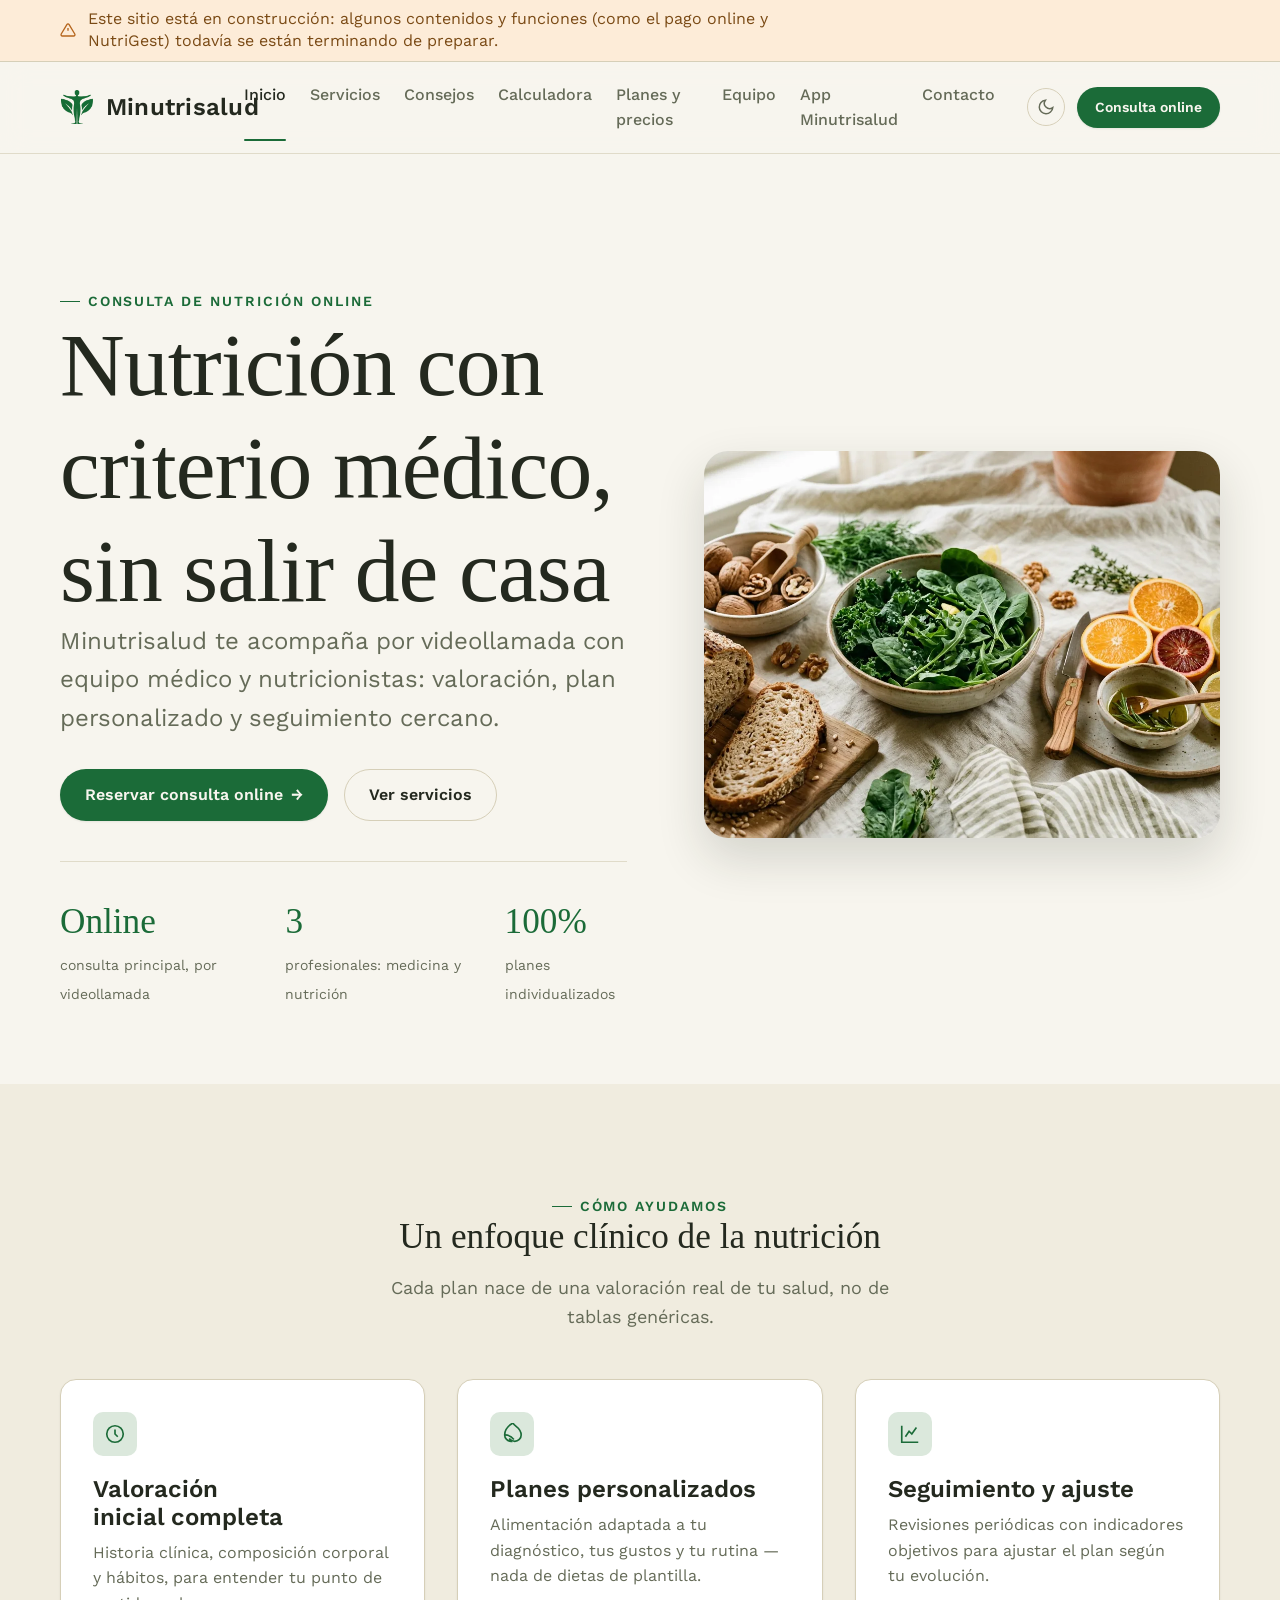
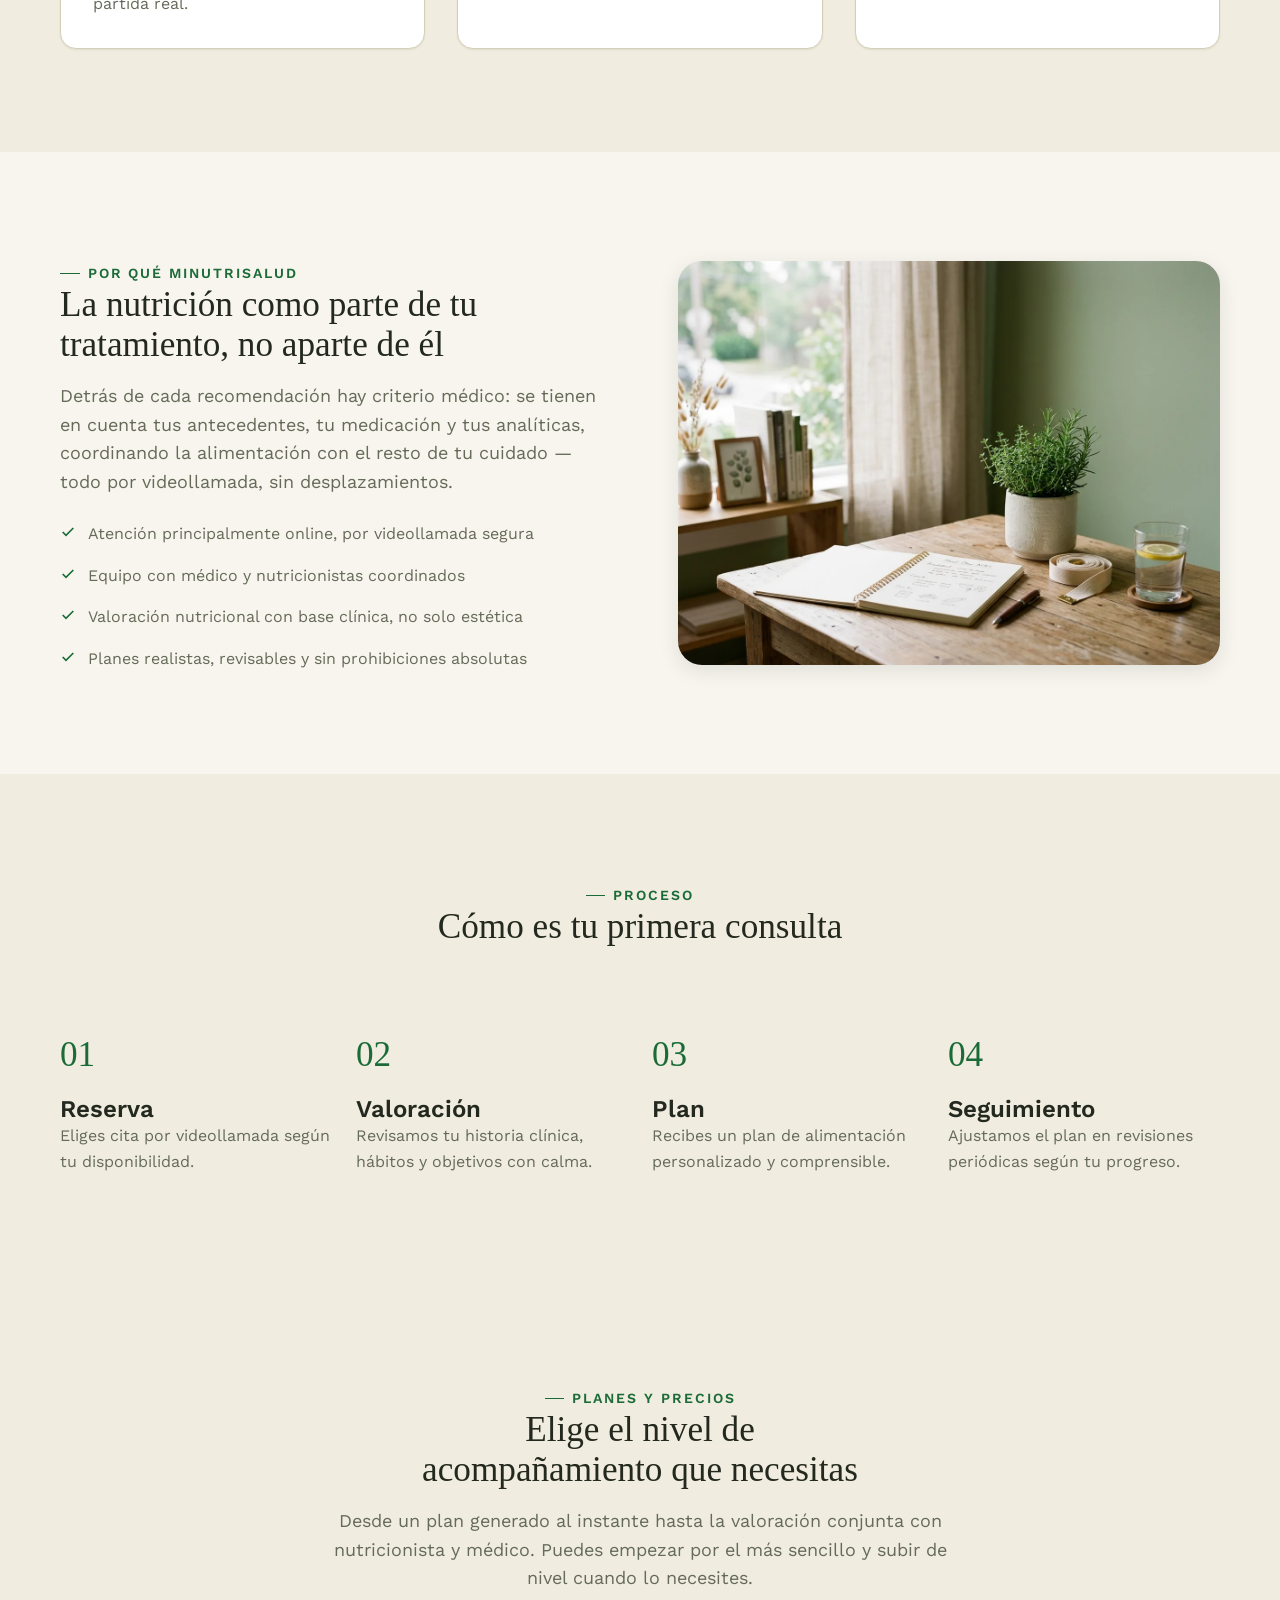
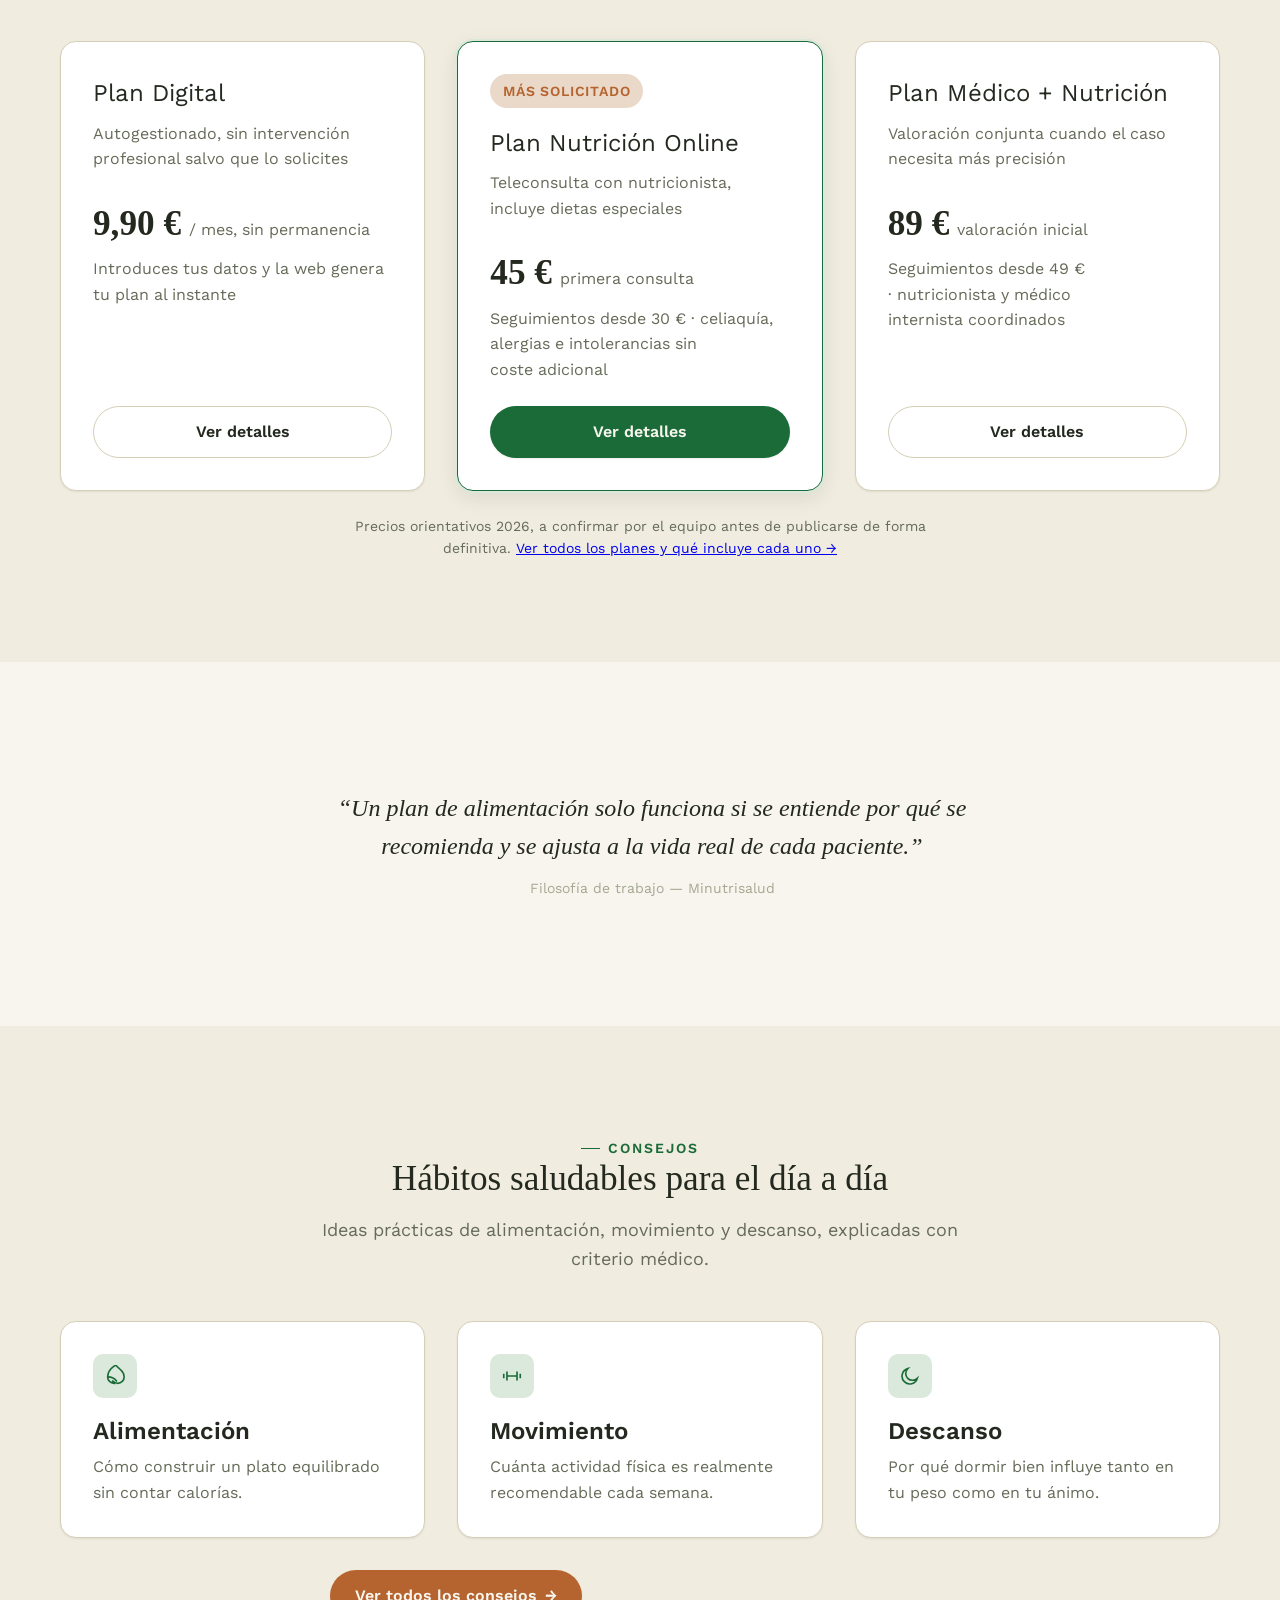
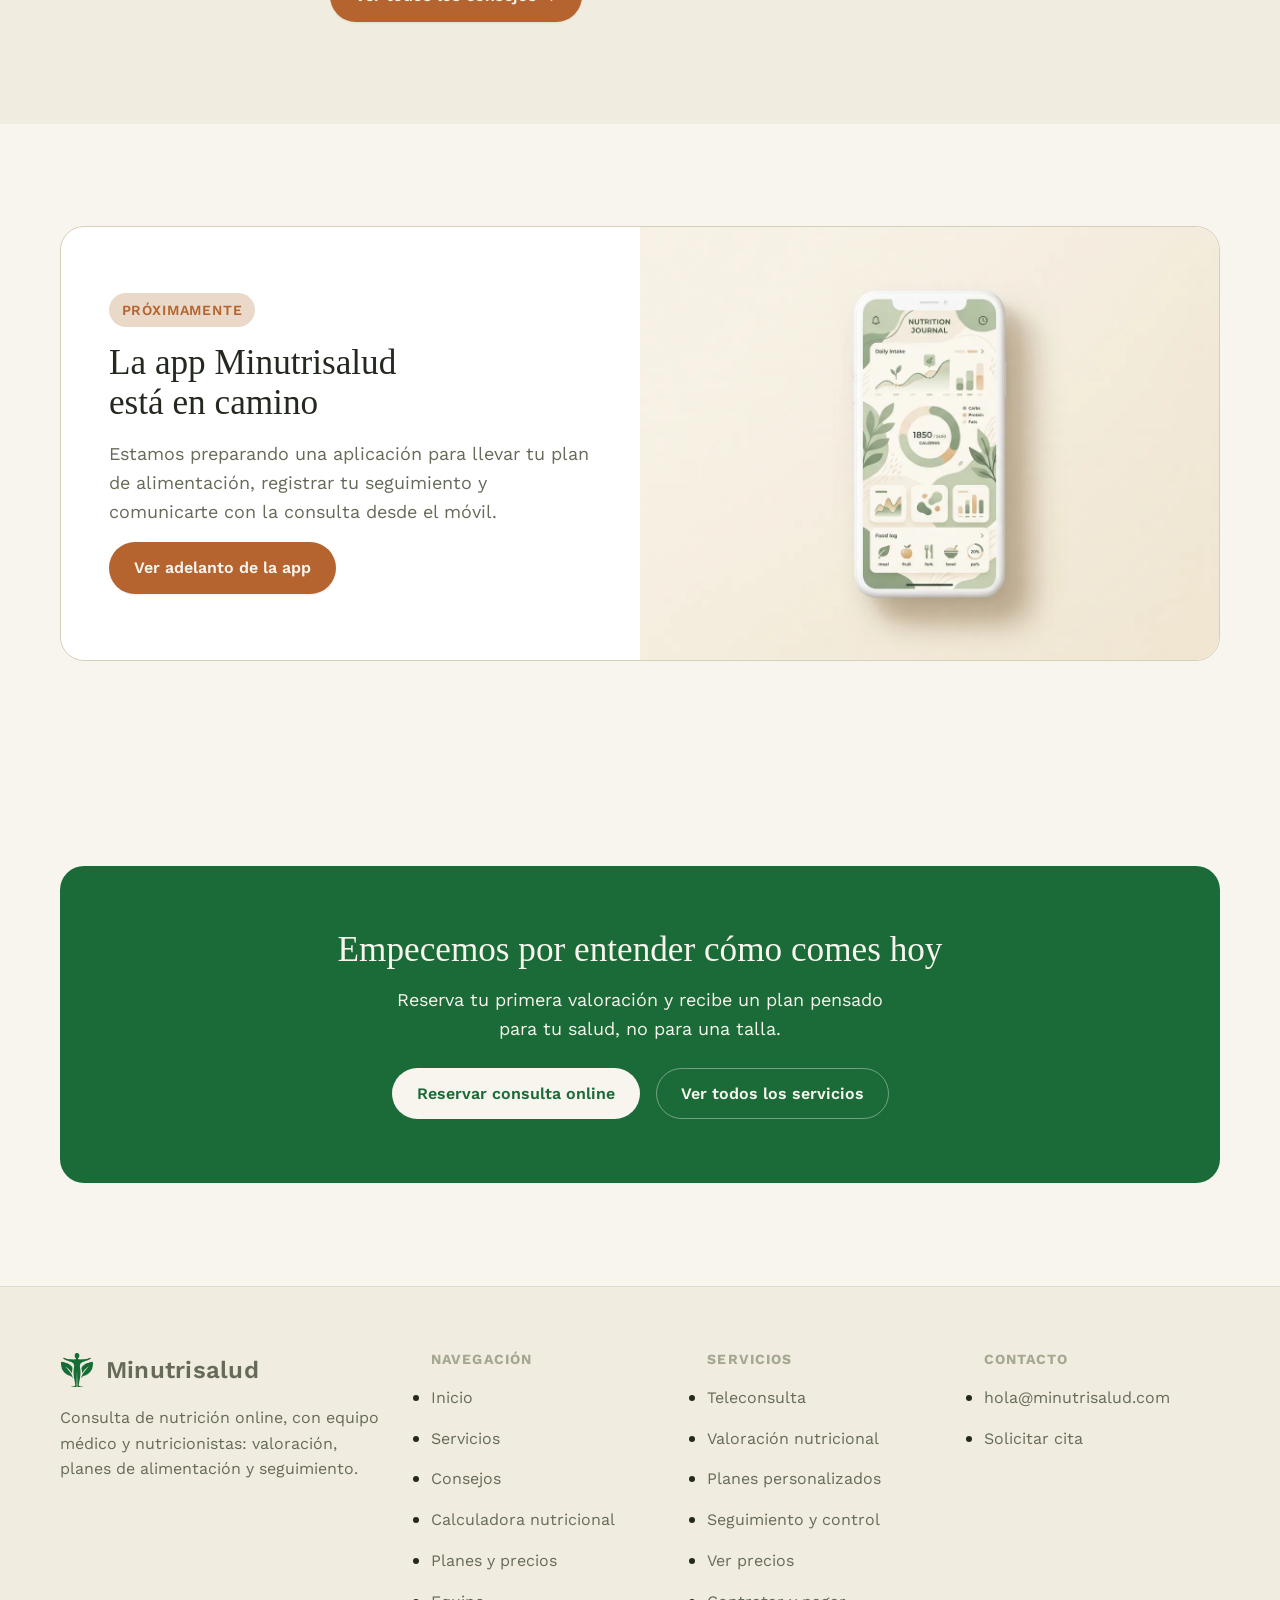
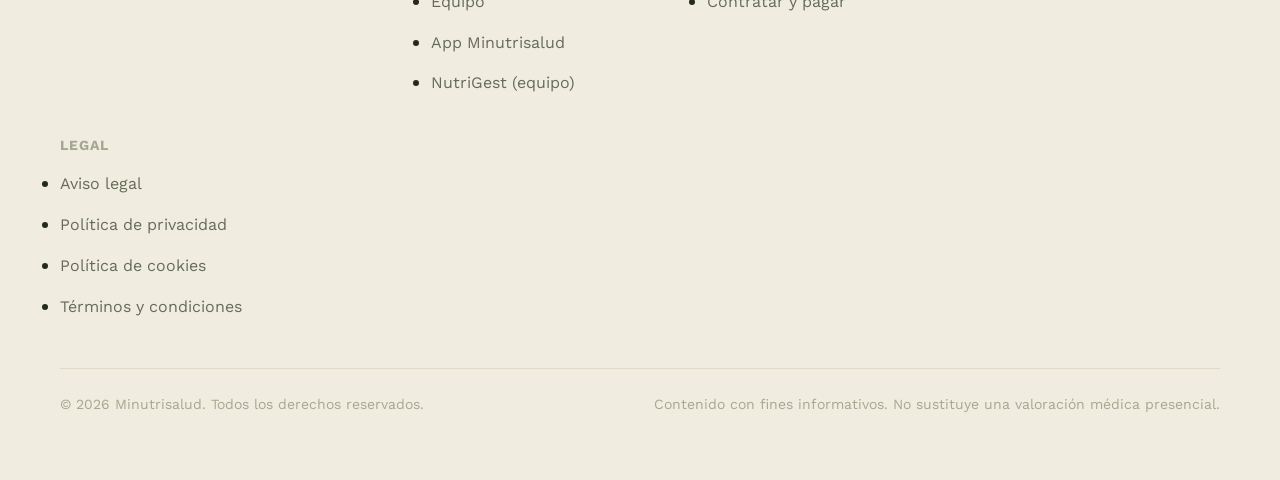
==== commit 27b0b5de: "Añadir páginas legales (aviso legal, privacidad, cookies, términos), consentimiento en formularios y" ====
--- a/index.html
+++ b/index.html
@@ -1045,6 +1045,13 @@
               </div>
             </div>
 
+            <div class="form-field full consent-field">
+              <label class="consent-check">
+                <input type="checkbox" id="pago-consent" name="consent" required>
+                <span>He leído y acepto los <a href="#/terminos" data-nav-link="terminos">términos y condiciones</a> y la <a href="#/privacidad" data-nav-link="privacidad">política de privacidad</a>, y presto mi consentimiento expreso para el tratamiento de mis datos de salud necesarios para prestar el servicio contratado.</span>
+              </label>
+            </div>
+
             <button type="submit" class="btn btn--primary" style="width:100%;margin-top:var(--space-6);">Continuar al pago seguro</button>
             <p style="margin-top:var(--space-3);font-size:var(--text-xs);color:var(--color-text-muted);">Al pulsar, irás a la pasarela de pago de Stripe (entorno de pruebas) para introducir tus datos de tarjeta de forma segura. Minutrisalud nunca almacena los datos de tu tarjeta.</p>
           </form>
@@ -1104,13 +1111,13 @@
         </div>
         <div class="card team-card reveal">
           <div class="team-avatar">RS</div>
-          <span class="team-role">Nutricionista</span>
+          <span class="team-role">Equipo de nutrición</span>
           <h3>Raquel Santiago Carrasco</h3>
           <p>Diseño de planes de alimentación personalizados y acompañamiento en el seguimiento nutricional, adaptados a la situación clínica y la rutina de cada paciente.</p>
         </div>
         <div class="card team-card reveal">
           <div class="team-avatar">SM</div>
-          <span class="team-role">Nutricionista</span>
+          <span class="team-role">Equipo de nutrición</span>
           <h3>Saida Mohamed Mohamed</h3>
           <p>Valoración nutricional y consulta de seguimiento, con atención cercana a las revisiones periódicas y al ajuste continuado de los planes.</p>
         </div>
@@ -1344,6 +1351,12 @@
               <textarea id="message" name="message" rows="5" placeholder="Cuéntanos brevemente tu situación y disponibilidad"></textarea>
             </div>
           </div>
+          <div class="form-field full consent-field">
+            <label class="consent-check">
+              <input type="checkbox" id="consent" name="consent" required>
+              <span>He leído y acepto la <a href="#/privacidad" data-nav-link="privacidad">política de privacidad</a>, y presto mi consentimiento expreso para el tratamiento de mis datos de salud con el fin de gestionar esta solicitud.</span>
+            </label>
+          </div>
           <button type="submit" class="btn btn--primary" style="width:100%;">Enviar solicitud</button>
           <p id="form-note" hidden style="margin-top:var(--space-3);font-size:var(--text-sm);color:var(--color-primary);">Gracias — se abrirá tu cliente de correo para enviar la solicitud.</p>
         </form>
@@ -1370,7 +1383,7 @@
             <span class="contact-info-icon"><svg width="18" height="18" viewBox="0 0 24 24" fill="none" stroke="currentColor" stroke-width="1.8"><path d="M22 16.9v3a2 2 0 0 1-2.2 2 19.8 19.8 0 0 1-8.6-3 19.5 19.5 0 0 1-6-6 19.8 19.8 0 0 1-3-8.7A2 2 0 0 1 4.1 2h3a2 2 0 0 1 2 1.7c.1 1.1.4 2.1.7 3.1a2 2 0 0 1-.5 2.1L8 10.1a16 16 0 0 0 6 6l1.2-1.3a2 2 0 0 1 2.1-.5c1 .3 2 .6 3.1.7a2 2 0 0 1 1.7 2z"/></svg></span>
             <div>
               <strong>Teléfono</strong>
-              <p><a href="tel:+34616412138">+34 616 41 21 38</a></p>
+              <p><a href="tel:+34699443059">+34 699 44 30 59</a></p>
             </div>
           </div>
           <div class="contact-info-item">
@@ -1382,6 +1395,219 @@
           </div>
         </div>
       </div>
+    </div>
+  </section>
+  </section>
+
+  <section class="spa-page" data-page="legal" hidden>
+
+  <section class="page-hero">
+    <div class="wrap wrap--narrow">
+      <span class="eyebrow" style="justify-content:center;">Información legal</span>
+      <h1>Aviso legal</h1>
+    </div>
+  </section>
+
+  <section class="section--tight">
+    <div class="wrap wrap--narrow legal-page">
+      <p class="legal-updated">Última actualización: 5 de septiembre de 2026</p>
+      <div class="legal-pending">Este aviso legal contiene datos marcados entre corchetes ([ ]) que aún deben completarse (dirección postal y números de colegiado) antes de la puesta en marcha definitiva del servicio.</div>
+
+      <h2>1. Datos identificativos del titular</h2>
+      <p>En cumplimiento del deber de información del artículo 10 de la Ley 34/2002, de 11 de julio, de Servicios de la Sociedad de la Información y de Comercio Electrónico (LSSI-CE), se informa de los siguientes datos:</p>
+      <ul>
+        <li><strong>Titular:</strong> Jesús María Santiago Toscano</li>
+        <li><strong>Nombre comercial:</strong> Consulta Dr. Santiago — Minutrisalud (servicio de teleconsulta)</li>
+        <li><strong>NIF:</strong> 80126299A</li>
+        <li><strong>Domicilio:</strong> [Dirección postal pendiente de completar]</li>
+        <li><strong>Correo electrónico de contacto:</strong> <a href="mailto:hola@minutrisalud.com">hola@minutrisalud.com</a></li>
+        <li><strong>Teléfono de contacto:</strong> <a href="tel:+34699443059">+34 699 44 30 59</a></li>
+        <li><strong>Actividad:</strong> Consulta de Medicina Interna y teleconsulta de nutrición, prestada por videollamada</li>
+        <li><strong>Colegiación profesional:</strong> Médico colegiado n.º [pendiente de completar] del Colegio Oficial de Médicos de [pendiente de completar]. Equipo de nutrición: Raquel Santiago Carrasco y Saida Mohamed Mohamed, colegiadas como dietistas-nutricionistas con n.º [pendiente de completar]</li>
+      </ul>
+
+      <h2>2. Objeto</h2>
+      <p>Este sitio web (en adelante, "Minutrisalud") tiene por objeto informar sobre los servicios de teleconsulta médica y nutricional ofrecidos por el titular, así como permitir la solicitud de citas y, en su caso, la contratación y el pago de dichos servicios.</p>
+
+      <h2>3. Condiciones de acceso y uso</h2>
+      <p>El acceso a Minutrisalud es gratuito, salvo en lo relativo al coste de la conexión a internet del usuario. El uso del sitio atribuye la condición de usuario y supone la aceptación plena de este aviso legal, de la <a href="#/privacidad" data-nav-link="privacidad">política de privacidad</a>, de la <a href="#/cookies" data-nav-link="cookies">política de cookies</a> y, cuando proceda, de los <a href="#/terminos" data-nav-link="terminos">términos y condiciones de contratación</a>.</p>
+
+      <h2>4. Naturaleza informativa de los contenidos</h2>
+      <p>Los contenidos generales del sitio (artículos, consejos, calculadora nutricional, etc.) tienen finalidad divulgativa y orientativa. No constituyen diagnóstico ni sustituyen una valoración médica o nutricional individualizada, que solo se ofrece mediante teleconsulta contratada con el equipo profesional. Minutrisalud no es un servicio de urgencias: ante cualquier emergencia médica, contacte con el 112 o acuda al centro sanitario más cercano.</p>
+
+      <h2>5. Propiedad intelectual e industrial</h2>
+      <p>Los textos, imágenes, logotipos, código fuente y demás contenidos de este sitio son propiedad del titular o se utilizan con la debida autorización, y están protegidos por la normativa de propiedad intelectual e industrial. Queda prohibida su reproducción, distribución o transformación sin autorización expresa, salvo para uso personal y privado.</p>
+
+      <h2>6. Enlaces y servicios de terceros</h2>
+      <p>Minutrisalud utiliza la pasarela de pago de Stripe para la gestión de cobros. El titular no se hace responsable del contenido de sitios web de terceros a los que se pueda acceder mediante enlaces desde este sitio.</p>
+
+      <h2>7. Protección de datos</h2>
+      <p>El tratamiento de los datos personales facilitados a través de este sitio se rige por la <a href="#/privacidad" data-nav-link="privacidad">política de privacidad</a>.</p>
+
+      <h2>8. Legislación aplicable y fuero</h2>
+      <p>Este aviso legal se rige por la legislación española. Para la resolución de cualquier controversia, las partes se someten a los Juzgados y Tribunales que correspondan según la normativa de protección de personas consumidoras y usuarias, sin perjuicio del domicilio pendiente de completar del titular.</p>
+
+      <h2>9. Modificaciones</h2>
+      <p>El titular se reserva el derecho a modificar este aviso legal para adaptarlo a novedades legislativas o cambios en el servicio. Se recomienda revisar este documento periódicamente.</p>
+    </div>
+  </section>
+  </section>
+
+  <section class="spa-page" data-page="privacidad" hidden>
+
+  <section class="page-hero">
+    <div class="wrap wrap--narrow">
+      <span class="eyebrow" style="justify-content:center;">Información legal</span>
+      <h1>Política de privacidad</h1>
+    </div>
+  </section>
+
+  <section class="section--tight">
+    <div class="wrap wrap--narrow legal-page">
+      <p class="legal-updated">Última actualización: 5 de septiembre de 2026</p>
+      <div class="legal-pending">Documento pendiente de completar con la dirección postal y los números de colegiado profesional antes de la puesta en marcha definitiva del servicio.</div>
+
+      <h2>1. Responsable del tratamiento</h2>
+      <ul>
+        <li><strong>Responsable:</strong> Jesús María Santiago Toscano (Consulta Dr. Santiago — Minutrisalud)</li>
+        <li><strong>NIF:</strong> 80126299A</li>
+        <li><strong>Domicilio:</strong> [Dirección postal pendiente de completar]</li>
+        <li><strong>Correo electrónico:</strong> <a href="mailto:hola@minutrisalud.com">hola@minutrisalud.com</a></li>
+        <li><strong>Teléfono:</strong> <a href="tel:+34699443059">+34 699 44 30 59</a></li>
+      </ul>
+
+      <h2>2. Finalidades del tratamiento</h2>
+      <p>Tratamos tus datos personales para:</p>
+      <ul>
+        <li>Gestionar solicitudes de contacto, citas y teleconsultas.</li>
+        <li>Elaborar valoraciones médicas y nutricionales, planes de alimentación y seguimiento clínico.</li>
+        <li>Tramitar la contratación y el cobro de los planes y servicios a través de la pasarela de pago.</li>
+        <li>Responder a consultas y comunicarnos contigo sobre el servicio solicitado.</li>
+        <li>Cumplir con las obligaciones legales, fiscales y de documentación clínica que correspondan a la actividad sanitaria.</li>
+      </ul>
+
+      <h2>3. Base legal del tratamiento</h2>
+      <p>La base legal para el tratamiento de tus datos es:</p>
+      <ul>
+        <li><strong>Consentimiento explícito</strong> (art. 9.2.a del Reglamento General de Protección de Datos, RGPD) para el tratamiento de datos de salud, prestado mediante la casilla de aceptación en los formularios del sitio.</li>
+        <li><strong>Ejecución de una relación precontractual o contractual</strong> (art. 6.1.b RGPD) para gestionar citas, valoraciones y la prestación del servicio contratado.</li>
+        <li><strong>Cumplimiento de obligaciones legales</strong> (art. 6.1.c RGPD) aplicables a la actividad sanitaria y a la facturación.</li>
+      </ul>
+
+      <h2>4. Datos que tratamos</h2>
+      <p>Según el formulario que utilices, podemos tratar:</p>
+      <ul>
+        <li><strong>Datos identificativos y de contacto:</strong> nombre, correo electrónico, teléfono.</li>
+        <li><strong>Datos de salud (categoría especial de datos):</strong> peso, altura, antecedentes, patologías previas, tratamiento farmacológico y demás información clínica que nos facilites para la valoración y el seguimiento nutricional o médico.</li>
+        <li><strong>Datos de pago:</strong> gestionados directamente por Stripe; Minutrisalud no almacena los datos de tu tarjeta.</li>
+      </ul>
+
+      <h2>5. Formulario de contacto</h2>
+      <p>Actualmente, el formulario de la sección "Contacto" abre tu propio gestor de correo electrónico para que envíes la solicitud directamente desde tu cuenta; los datos no quedan almacenados en un servidor de Minutrisalud, solo en el correo que tú envías y en el buzón que lo recibe.</p>
+
+      <h2>6. Plazo de conservación</h2>
+      <p>Conservaremos tus datos mientras exista una relación asistencial o contractual contigo y, posteriormente, durante los plazos legales de conservación de la documentación clínica y fiscal (con carácter general, la normativa sanitaria exige conservar la historia clínica un mínimo de 5 años desde el alta de cada proceso asistencial, sin perjuicio de plazos superiores que pueda fijar la normativa autonómica o estatal aplicable).</p>
+
+      <h2>7. Destinatarios y encargados del tratamiento</h2>
+      <p>Tus datos pueden ser comunicados a los siguientes encargados de tratamiento, con quienes existe el correspondiente contrato de encargo:</p>
+      <ul>
+        <li><strong>Stripe</strong>, como pasarela de pago (actualmente en modo de pruebas / Sandbox).</li>
+        <li><strong>GitHub Pages</strong> (GitHub, Inc., perteneciente a Microsoft Corporation), como proveedor de alojamiento de los archivos estáticos de este sitio web.</li>
+      </ul>
+      <p>No se cederán tus datos a terceros salvo obligación legal.</p>
+
+      <h2>8. Transferencias internacionales</h2>
+      <p>Algunos de los proveedores anteriores (Stripe, GitHub Pages) pueden tratar datos fuera del Espacio Económico Europeo, principalmente en Estados Unidos. En estos casos, el tratamiento se ampara en las Cláusulas Contractuales Tipo aprobadas por la Comisión Europea u otras garantías adecuadas conforme al RGPD.</p>
+
+      <h2>9. Tus derechos</h2>
+      <p>Puedes ejercer en cualquier momento tus derechos de acceso, rectificación, supresión, oposición, limitación del tratamiento y portabilidad, escribiendo a <a href="mailto:hola@minutrisalud.com">hola@minutrisalud.com</a>, indicando el derecho que deseas ejercer y adjuntando copia de tu documento de identidad. También tienes derecho a presentar una reclamación ante la Agencia Española de Protección de Datos (<a href="https://www.aepd.es" target="_blank" rel="noopener noreferrer">www.aepd.es</a>) si consideras que el tratamiento no se ajusta a la normativa vigente.</p>
+
+      <h2>10. Seguridad</h2>
+      <p>Aplicamos medidas técnicas y organizativas razonables para proteger tus datos frente a accesos no autorizados, pérdida o alteración, en particular al tratarse de datos de salud.</p>
+
+      <h2>11. Menores de edad</h2>
+      <p>Los servicios de Minutrisalud están dirigidos a personas mayores de edad. Si un menor requiere atención, deberá facilitarse a través de su tutor legal, quien prestará el consentimiento correspondiente.</p>
+    </div>
+  </section>
+  </section>
+
+  <section class="spa-page" data-page="cookies" hidden>
+
+  <section class="page-hero">
+    <div class="wrap wrap--narrow">
+      <span class="eyebrow" style="justify-content:center;">Información legal</span>
+      <h1>Política de cookies</h1>
+    </div>
+  </section>
+
+  <section class="section--tight">
+    <div class="wrap wrap--narrow legal-page">
+      <p class="legal-updated">Última actualización: 5 de septiembre de 2026</p>
+
+      <h2>1. ¿Qué son las cookies?</h2>
+      <p>Las cookies son pequeños archivos que los sitios web guardan en tu dispositivo para recordar información sobre tu visita, como tus preferencias de navegación.</p>
+
+      <h2>2. Cookies que utiliza este sitio actualmente</h2>
+      <p>Minutrisalud, en su versión actual, <strong>no utiliza cookies de análisis, publicidad ni seguimiento de terceros</strong>. Únicamente guarda en tu propio dispositivo, mediante la tecnología "localStorage" del navegador (que no es técnicamente una cookie ni se envía a ningún servidor), tu preferencia de modo claro u oscuro. Esta información no identifica a la persona usuaria ni se comparte con nadie.</p>
+
+      <h2>3. Cookies que podríamos incorporar en el futuro</h2>
+      <p>Si en el futuro incorporamos herramientas de analítica web (por ejemplo, para saber qué páginas se visitan más) o de mensajería, actualizaremos esta política y solicitaremos tu consentimiento mediante un aviso de cookies antes de instalar cualquier cookie no estrictamente necesaria.</p>
+
+      <h2>4. Cómo configurar o eliminar las cookies</h2>
+      <p>Puedes permitir, bloquear o eliminar las cookies instaladas en tu equipo mediante la configuración de tu navegador:</p>
+      <ul>
+        <li>Google Chrome: Configuración → Privacidad y seguridad → Cookies</li>
+        <li>Mozilla Firefox: Opciones → Privacidad y seguridad</li>
+        <li>Safari: Preferencias → Privacidad</li>
+        <li>Microsoft Edge: Configuración → Cookies y permisos del sitio</li>
+      </ul>
+
+      <h2>5. Más información</h2>
+      <p>Si tienes cualquier duda sobre esta política de cookies, puedes escribirnos a <a href="mailto:hola@minutrisalud.com">hola@minutrisalud.com</a>.</p>
+    </div>
+  </section>
+  </section>
+
+  <section class="spa-page" data-page="terminos" hidden>
+
+  <section class="page-hero">
+    <div class="wrap wrap--narrow">
+      <span class="eyebrow" style="justify-content:center;">Información legal</span>
+      <h1>Términos y condiciones</h1>
+    </div>
+  </section>
+
+  <section class="section--tight">
+    <div class="wrap wrap--narrow legal-page">
+      <p class="legal-updated">Última actualización: 5 de septiembre de 2026</p>
+      <div class="legal-pending">Estas condiciones son un borrador orientativo. Antes de activar el cobro real, recomendamos que un profesional del derecho especializado en sanidad y consumo las revise y las complete con los datos pendientes.</div>
+
+      <h2>1. Objeto y aceptación</h2>
+      <p>Estas condiciones regulan la contratación online de los servicios de teleconsulta médica y nutricional ofrecidos por Consulta Dr. Santiago — Minutrisalud (identificado en el <a href="#/legal" data-nav-link="legal">aviso legal</a>). La contratación de cualquier plan implica la aceptación íntegra de estas condiciones, de la <a href="#/privacidad" data-nav-link="privacidad">política de privacidad</a> y de la información de precios vigente en cada momento.</p>
+
+      <h2>2. Descripción de los servicios</h2>
+      <p>Los planes disponibles (Digital, Nutrición, Médico-Nutricional, u otros que se publiquen) se describen con detalle en la sección <a href="#/precios" data-nav-link="precios">Planes y precios</a>. El titular puede actualizar el contenido, precio o disponibilidad de los planes, respetando siempre las condiciones ya contratadas por usuarios existentes.</p>
+
+      <h2>3. Proceso de contratación y pago</h2>
+      <p>La contratación se realiza a través del formulario de la sección "Pago", que redirige a la pasarela de pago de Stripe. <strong>El entorno de pago se encuentra actualmente en modo de pruebas (Stripe Sandbox): no se realizará ningún cargo real hasta que se active el modo de cobro definitivo</strong>, momento en el que se actualizará este aviso. Los precios se muestran en euros; se indicará si incluyen impuestos aplicables una vez determinado el régimen fiscal de la actividad.</p>
+
+      <h2>4. Derecho de desistimiento</h2>
+      <p>De acuerdo con el Texto Refundido de la Ley General para la Defensa de los Consumidores y Usuarios, el derecho de desistimiento de 14 días no resulta de aplicación a los servicios sanitarios prestados por profesionales sanitarios a pacientes, ni a servicios ya ejecutados en su totalidad con el consentimiento previo y expreso del usuario. En caso de duda sobre un servicio concreto, consulta con nosotros antes de contratarlo.</p>
+
+      <h2>5. Cancelación y modificación de citas</h2>
+      <p>Las citas de teleconsulta pueden reprogramarse o cancelarse escribiendo a <a href="mailto:hola@minutrisalud.com">hola@minutrisalud.com</a> o al teléfono <a href="tel:+34699443059">+34 699 44 30 59</a>, con la antelación razonable que se indique en la confirmación de la cita.</p>
+
+      <h2>6. Naturaleza del servicio y responsabilidad profesional</h2>
+      <p>Los servicios se prestan por profesionales sanitarios colegiados, con arreglo a la lex artis y a la normativa que regula el ejercicio de sus respectivas profesiones. Minutrisalud no es un servicio de urgencias ni sustituye la atención presencial cuando esta sea necesaria; ante una urgencia médica, contacta con el 112.</p>
+
+      <h2>7. Reclamaciones</h2>
+      <p>Si no estás conforme con el servicio recibido, puedes presentar tu reclamación por correo electrónico a <a href="mailto:hola@minutrisalud.com">hola@minutrisalud.com</a>. Como paciente, también tienes derecho a solicitar la hoja de reclamaciones correspondiente.</p>
+
+      <h2>8. Legislación aplicable</h2>
+      <p>Estas condiciones se rigen por la legislación española, en particular por la normativa de protección de personas consumidoras y usuarias y por la normativa sanitaria aplicable.</p>
+
+      <h2>9. Modificación de las condiciones</h2>
+      <p>El titular puede modificar estas condiciones para adaptarlas a cambios legislativos o del servicio; los cambios se publicarán en esta misma página con su fecha de actualización.</p>
     </div>
   </section>
   </section>
@@ -1426,6 +1652,15 @@
           <ul>
             <li><a href="mailto:hola@minutrisalud.com" target="_blank" rel="noopener noreferrer">hola@minutrisalud.com</a></li>
             <li><a href="#/contacto" data-nav-link="contacto">Solicitar cita</a></li>
+          </ul>
+        </div>
+        <div>
+          <h4>Legal</h4>
+          <ul>
+            <li><a href="#/legal" data-nav-link="legal">Aviso legal</a></li>
+            <li><a href="#/privacidad" data-nav-link="privacidad">Política de privacidad</a></li>
+            <li><a href="#/cookies" data-nav-link="cookies">Política de cookies</a></li>
+            <li><a href="#/terminos" data-nav-link="terminos">Términos y condiciones</a></li>
           </ul>
         </div>
       </div>
@@ -1450,6 +1685,10 @@
       'app': 'App Minutrisalud — Próximamente',
       'nutrigest': 'NutriGest — gestión de la consulta (equipo)',
       'contacto': 'Contacto — Minutrisalud',
+      'legal': 'Aviso legal — Minutrisalud',
+      'privacidad': 'Política de privacidad — Minutrisalud',
+      'cookies': 'Política de cookies — Minutrisalud',
+      'terminos': 'Términos y condiciones — Minutrisalud',
     };
     var sections = document.querySelectorAll('.spa-page');
     var navLinks = document.querySelectorAll('[data-nav-link]');
--- a/style.css
+++ b/style.css
@@ -1687,3 +1687,78 @@
     font-size: 0.8125rem;
   }
 }
+
+/* Casillas de consentimiento legal en formularios */
+.consent-field {
+  margin-top: var(--space-2, 8px);
+}
+
+.consent-check {
+  display: flex;
+  align-items: flex-start;
+  gap: var(--space-3, 12px);
+  cursor: pointer;
+  font-weight: 400;
+}
+
+.consent-check input[type="checkbox"] {
+  flex-shrink: 0;
+  width: 18px;
+  height: 18px;
+  margin-top: 2px;
+  accent-color: var(--color-primary);
+  cursor: pointer;
+}
+
+.consent-check span {
+  font-size: var(--text-sm, 0.875rem);
+  line-height: 1.5;
+  color: var(--color-text-muted);
+  text-transform: none;
+  letter-spacing: normal;
+  font-weight: 400;
+}
+
+.consent-check span a {
+  color: var(--color-primary);
+  text-decoration: underline;
+}
+
+/* Páginas legales */
+.legal-page h2 {
+  margin-top: var(--space-8);
+}
+
+.legal-page h3 {
+  margin-top: var(--space-6);
+}
+
+.legal-page p,
+.legal-page li {
+  color: var(--color-text-muted);
+  line-height: 1.7;
+}
+
+.legal-page ul {
+  padding-left: 1.25rem;
+  margin: var(--space-3) 0;
+}
+
+.legal-page .legal-updated {
+  font-size: var(--text-sm, 0.875rem);
+  color: var(--color-text-faint);
+  margin-bottom: var(--space-6);
+}
+
+.legal-page .legal-pending {
+  background: var(--color-accent-soft, #fdecd8);
+  border-left: 3px solid #b5651d;
+  padding: var(--space-3) var(--space-4);
+  border-radius: 4px;
+  font-size: var(--text-sm, 0.875rem);
+}
+
+[data-theme="dark"] .legal-page .legal-pending {
+  background: #3a2a12;
+  color: #e8c99a;
+}
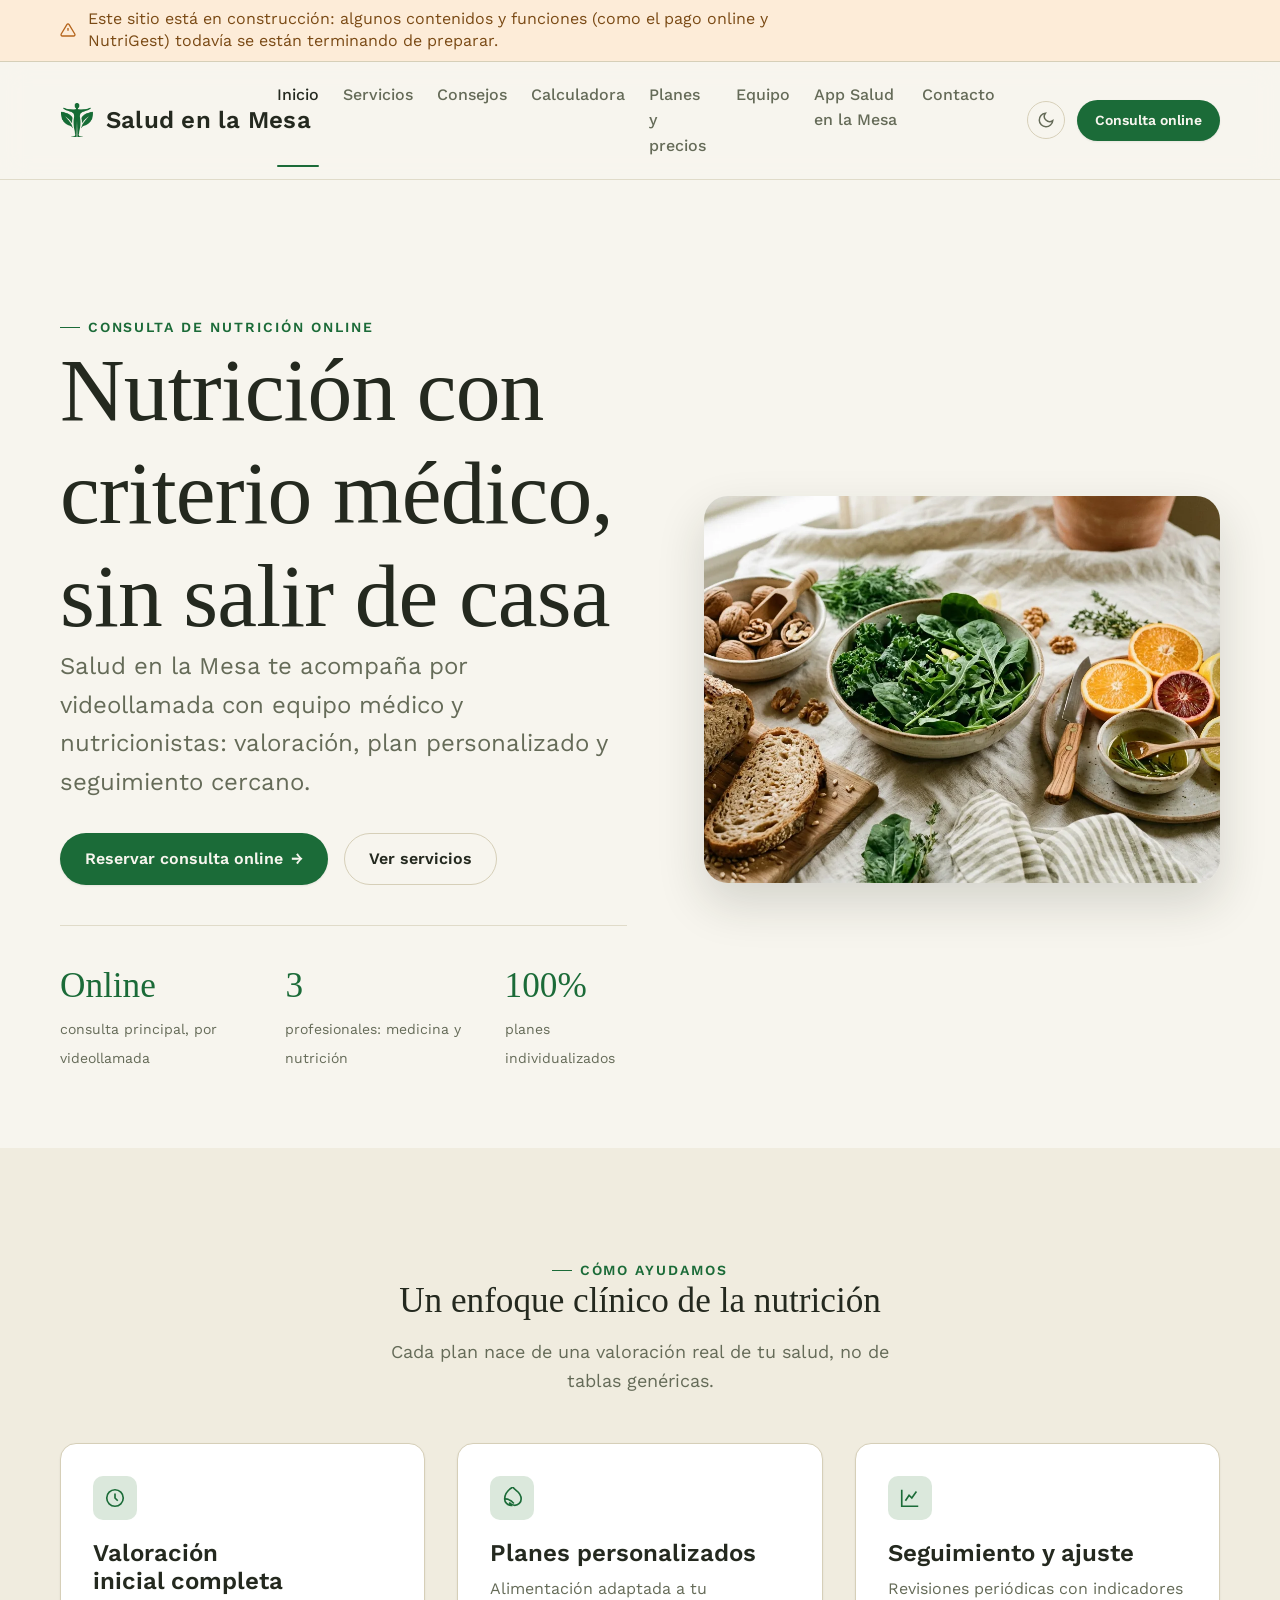
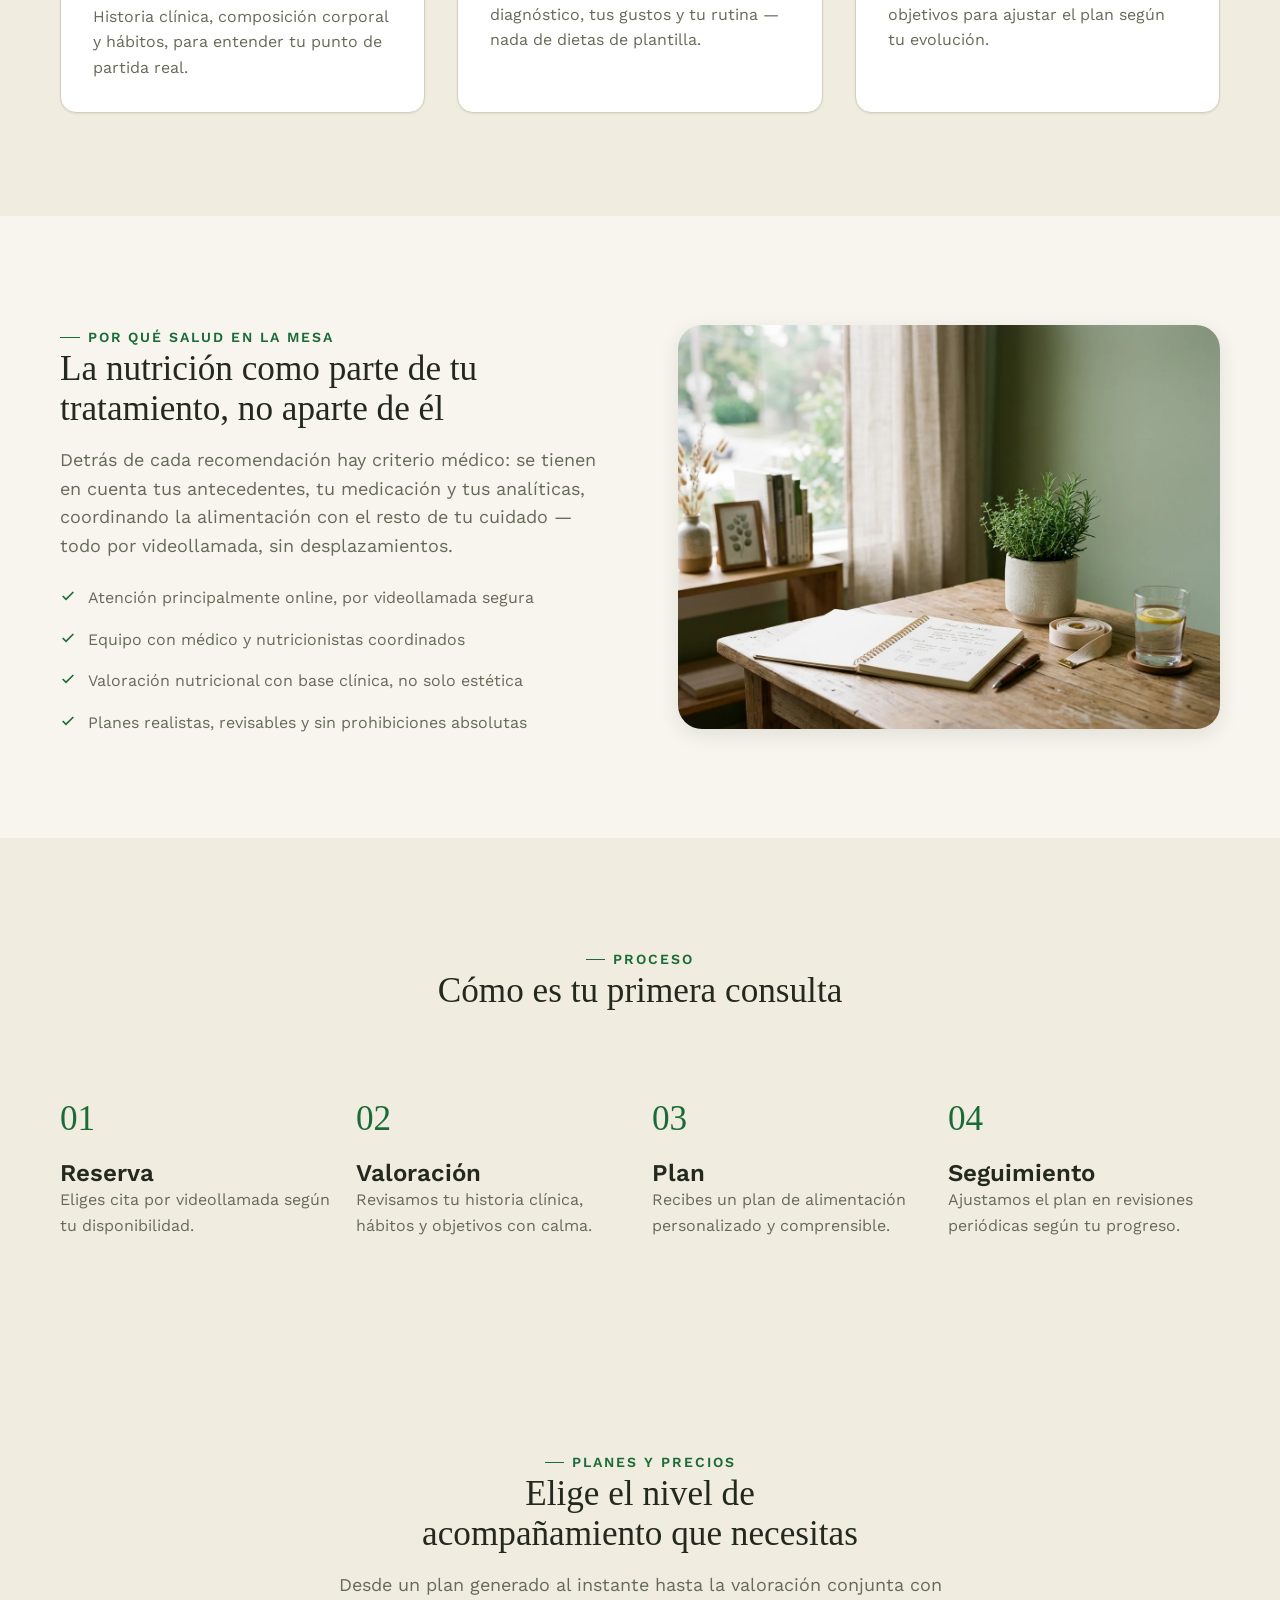
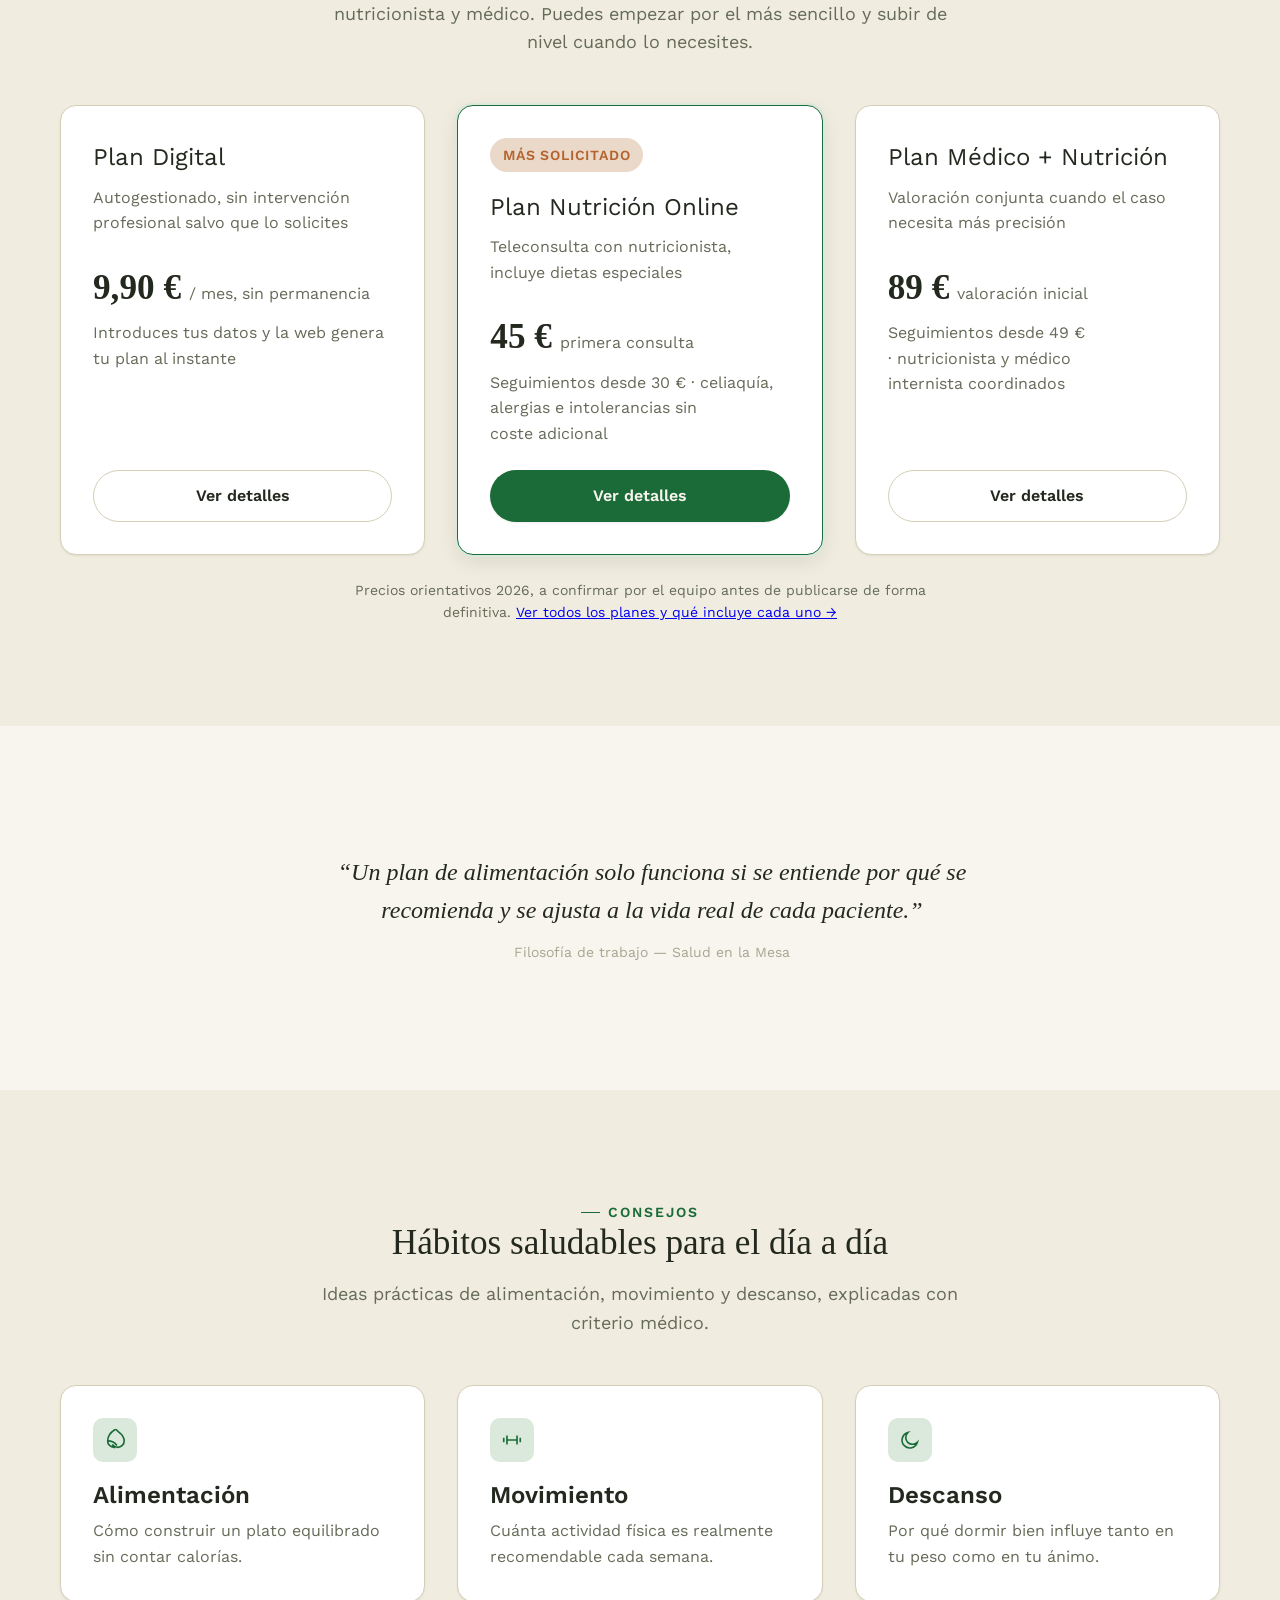
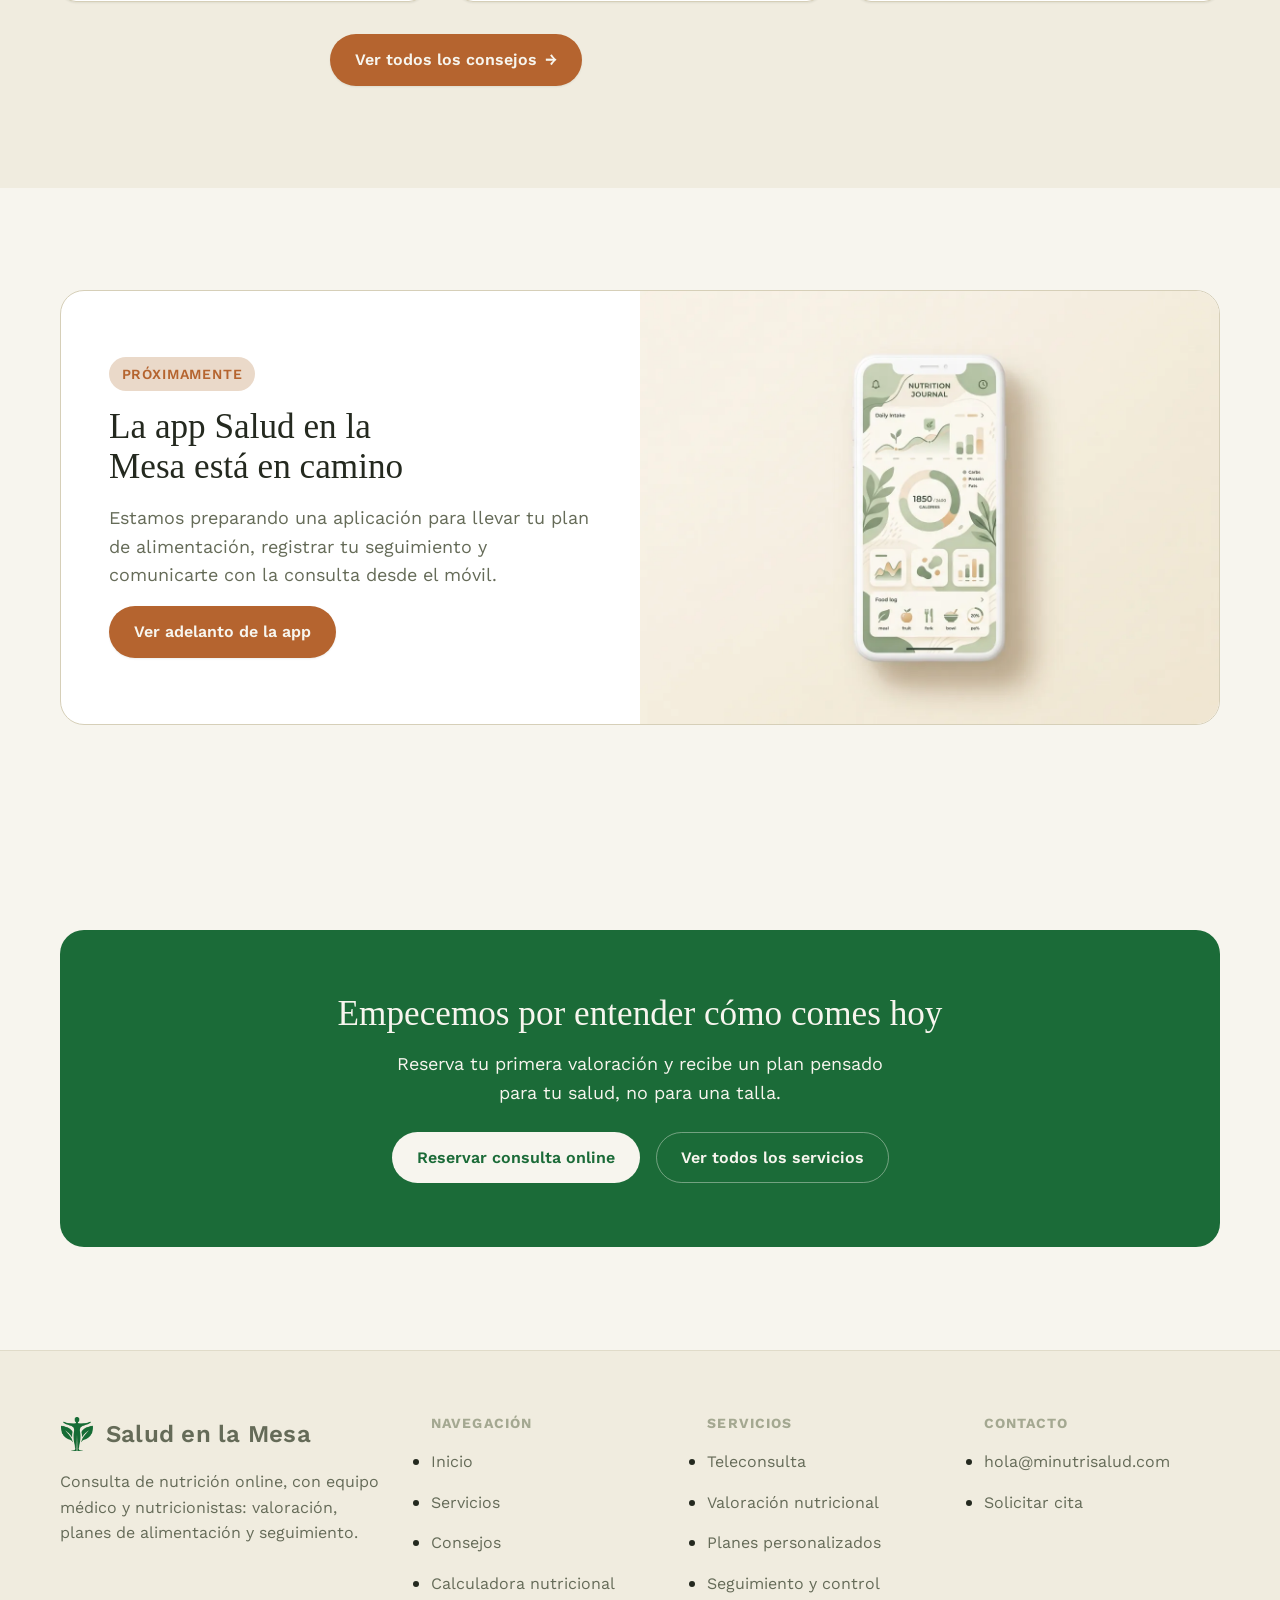
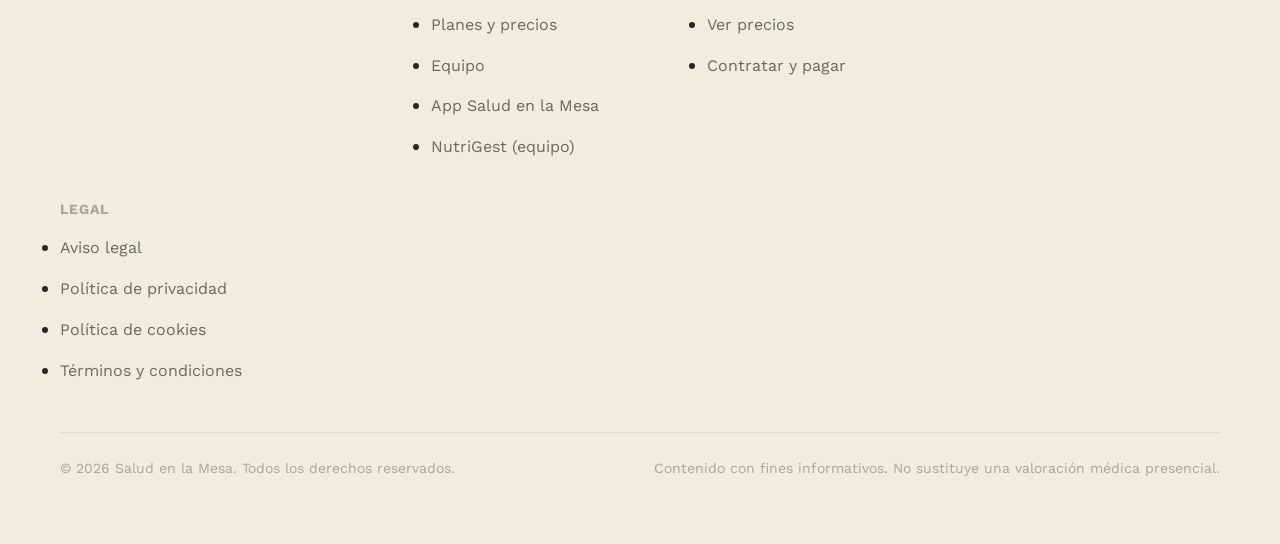
==== commit f5cefb95: "Renombrar la marca de Minutrisalud a Salud en la Mesa El proyecto pasó a llamarse Salud en la Mesa; " ====
--- a/index.html
+++ b/index.html
@@ -3,10 +3,10 @@
 <head>
   <meta charset="UTF-8" />
   <meta name="viewport" content="width=device-width, initial-scale=1.0" />
-  <title>Minutrisalud — Consulta de nutrición online con criterio médico</title>
-  <meta name="description" content="Minutrisalud: consulta de nutrición online por videollamada, con equipo médico y nutricionistas. Valoración, planes personalizados y seguimiento." />
-  <meta property="og:title" content="Minutrisalud — Consulta de nutrición online con criterio médico" />
-  <meta property="og:description" content="Minutrisalud: consulta de nutrición online por videollamada, con equipo médico y nutricionistas. Valoración, planes personalizados y seguimiento." />
+  <title>Salud en la Mesa — Consulta de nutrición online con criterio médico</title>
+  <meta name="description" content="Salud en la Mesa: consulta de nutrición online por videollamada, con equipo médico y nutricionistas. Valoración, planes personalizados y seguimiento." />
+  <meta property="og:title" content="Salud en la Mesa — Consulta de nutrición online con criterio médico" />
+  <meta property="og:description" content="Salud en la Mesa: consulta de nutrición online por videollamada, con equipo médico y nutricionistas. Valoración, planes personalizados y seguimiento." />
   <meta property="og:image" content="./assets/hero-og.jpg" />
   <link rel="icon" href="./assets/favicon.ico" sizes="any" />
   <link rel="icon" type="image/png" sizes="32x32" href="./assets/favicon-32.png" />
@@ -32,7 +32,7 @@
     <div class="wrap header-inner">
       <a href="#/index" class="brand" data-nav-link="index">
         <img class="brand-mark" src="./assets/logo-icon.png" alt="" width="34" height="34">
-        <span class="brand-name">Minutrisalud</span>
+        <span class="brand-name">Salud en la Mesa</span>
       </a>
       <nav class="nav">
         <div class="nav-links">
@@ -42,7 +42,7 @@
         <a href="#/calculadora" data-nav-link="calculadora">Calculadora</a>
         <a href="#/precios" data-nav-link="precios">Planes y precios</a>
         <a href="#/equipo" data-nav-link="equipo">Equipo</a>
-        <a href="#/app" data-nav-link="app">App Minutrisalud</a>
+        <a href="#/app" data-nav-link="app">App Salud en la Mesa</a>
         <a href="#/contacto" data-nav-link="contacto">Contacto</a>
         </div>
         <div class="nav-actions">
@@ -60,7 +60,7 @@
     <div class="mobile-nav-header">
       <a href="#/index" class="brand" data-nav-link="index">
         <img class="brand-mark" src="./assets/logo-icon.png" alt="" width="34" height="34">
-        <span class="brand-name">Minutrisalud</span>
+        <span class="brand-name">Salud en la Mesa</span>
       </a>
       <button class="mobile-nav-close" aria-label="Cerrar menú" type="button">
         <svg width="24" height="24" viewBox="0 0 24 24" fill="none" stroke="currentColor" stroke-width="2"><path d="M18 6 6 18M6 6l12 12"/></svg>
@@ -73,7 +73,7 @@
       <a href="#/calculadora" data-nav-link="calculadora">Calculadora</a>
       <a href="#/precios" data-nav-link="precios">Planes y precios</a>
       <a href="#/equipo" data-nav-link="equipo">Equipo</a>
-      <a href="#/app" data-nav-link="app">App Minutrisalud</a>
+      <a href="#/app" data-nav-link="app">App Salud en la Mesa</a>
       <a href="#/contacto" data-nav-link="contacto">Contacto</a>
     </div>
     <div class="mobile-nav-actions">
@@ -90,7 +90,7 @@
       <div>
         <span class="eyebrow">Consulta de nutrición online</span>
         <h1>Nutrición con criterio médico, sin salir de casa</h1>
-        <p class="lede">Minutrisalud te acompaña por videollamada con equipo médico y nutricionistas: valoración, plan personalizado y seguimiento cercano.</p>
+        <p class="lede">Salud en la Mesa te acompaña por videollamada con equipo médico y nutricionistas: valoración, plan personalizado y seguimiento cercano.</p>
         <div class="hero-actions">
           <a href="#/contacto" data-nav-link="contacto" class="btn btn--primary btn--arrow">Reservar consulta online <span class="arrow">→</span></a>
           <a href="#/servicios" data-nav-link="servicios" class="btn btn--ghost">Ver servicios</a>
@@ -146,7 +146,7 @@
   <section class="section">
     <div class="wrap split">
       <div class="reveal">
-        <span class="eyebrow">Por qué Minutrisalud</span>
+        <span class="eyebrow">Por qué Salud en la Mesa</span>
         <h2>La nutrición como parte de tu tratamiento, no aparte de él</h2>
         <p style="margin-bottom:var(--space-6);">Detrás de cada recomendación hay criterio médico: se tienen en cuenta tus antecedentes, tu medicación y tus analíticas, coordinando la alimentación con el resto de tu cuidado — todo por videollamada, sin desplazamientos.</p>
         <ul class="check-list">
@@ -232,7 +232,7 @@
     <div class="wrap">
       <div class="quote-block reveal" style="max-width:720px;margin-inline:auto;text-align:center;border-left:none;">
         <p>“Un plan de alimentación solo funciona si se entiende por qué se recomienda y se ajusta a la vida real de cada paciente.”</p>
-        <span class="quote-cite">Filosofía de trabajo — Minutrisalud</span>
+        <span class="quote-cite">Filosofía de trabajo — Salud en la Mesa</span>
       </div>
     </div>
   </section>
@@ -272,12 +272,12 @@
       <div class="app-teaser reveal">
         <div class="app-teaser-copy">
           <span class="badge">Próximamente</span>
-          <h2>La app Minutrisalud está en camino</h2>
+          <h2>La app Salud en la Mesa está en camino</h2>
           <p>Estamos preparando una aplicación para llevar tu plan de alimentación, registrar tu seguimiento y comunicarte con la consulta desde el móvil.</p>
           <a href="#/app" data-nav-link="app" class="btn btn--warm" style="margin-top:var(--space-4);width:fit-content;">Ver adelanto de la app</a>
         </div>
         <div class="app-teaser-media">
-          <img src="./assets/app-preview.webp" alt="Vista previa conceptual de la futura app Minutrisalud en un teléfono móvil" loading="lazy">
+          <img src="./assets/app-preview.webp" alt="Vista previa conceptual de la futura app Salud en la Mesa en un teléfono móvil" loading="lazy">
         </div>
       </div>
     </div>
@@ -1053,7 +1053,7 @@
             </div>
 
             <button type="submit" class="btn btn--primary" style="width:100%;margin-top:var(--space-6);">Continuar al pago seguro</button>
-            <p style="margin-top:var(--space-3);font-size:var(--text-xs);color:var(--color-text-muted);">Al pulsar, irás a la pasarela de pago de Stripe (entorno de pruebas) para introducir tus datos de tarjeta de forma segura. Minutrisalud nunca almacena los datos de tu tarjeta.</p>
+            <p style="margin-top:var(--space-3);font-size:var(--text-xs);color:var(--color-text-muted);">Al pulsar, irás a la pasarela de pago de Stripe (entorno de pruebas) para introducir tus datos de tarjeta de forma segura. Salud en la Mesa nunca almacena los datos de tu tarjeta.</p>
           </form>
 
           <div id="checkout-success" class="card checkout-success reveal" hidden>
@@ -1107,7 +1107,7 @@
           <div class="team-avatar">JS</div>
           <span class="team-role">Medicina interna</span>
           <h3>Dr. Jesús Santiago</h3>
-          <p>Coordinación médica de Minutrisalud. Aporta la valoración clínica de base — antecedentes, medicación y analíticas — sobre la que se construye cada plan de alimentación.</p>
+          <p>Coordinación médica de Salud en la Mesa. Aporta la valoración clínica de base — antecedentes, medicación y analíticas — sobre la que se construye cada plan de alimentación.</p>
         </div>
         <div class="card team-card reveal">
           <div class="team-avatar">RS</div>
@@ -1134,7 +1134,7 @@
       <div class="reveal">
         <span class="eyebrow">Cómo trabajamos</span>
         <h2>La alimentación, una herramienta terapéutica más</h2>
-        <p style="margin-bottom:var(--space-4);">Minutrisalud nace de la idea de que la nutrición funciona mejor cuando se apoya en criterio médico y seguimiento cercano. El equipo atiende principalmente por videollamada, coordinando la mirada médica y nutricional en cada valoración, plan y revisión.</p>
+        <p style="margin-bottom:var(--space-4);">Salud en la Mesa nace de la idea de que la nutrición funciona mejor cuando se apoya en criterio médico y seguimiento cercano. El equipo atiende principalmente por videollamada, coordinando la mirada médica y nutricional en cada valoración, plan y revisión.</p>
         <p>Esta forma de trabajar se aplica tanto en pacientes con patologías crónicas como en quienes buscan mejorar sus hábitos con acompañamiento profesional.</p>
       </div>
     </div>
@@ -1170,7 +1170,7 @@
     <div class="wrap">
       <div class="quote-block reveal" style="max-width:720px;margin-inline:auto;text-align:center;border-left:none;">
         <p>“Nuestro objetivo no es que sigas una dieta perfecta durante dos semanas, sino que comas mejor durante años — con el equipo médico y nutricional acompañándote por videollamada.”</p>
-        <span class="quote-cite">Equipo Minutrisalud</span>
+        <span class="quote-cite">Equipo Salud en la Mesa</span>
       </div>
     </div>
   </section>
@@ -1190,7 +1190,7 @@
   <section class="page-hero">
     <div class="wrap wrap--narrow">
       <span class="badge" style="margin-inline:auto;">En construcción</span>
-      <h1>La app Minutrisalud</h1>
+      <h1>La app Salud en la Mesa</h1>
       <p class="lede" style="margin-inline:auto;text-align:center;">Tu plan de alimentación, tu seguimiento y tu consulta, en el móvil. Esta sección ya está preparada para conectar la aplicación en cuanto esté lista.</p>
     </div>
   </section>
@@ -1211,7 +1211,7 @@
         <div class="card reveal">
           <div class="card-icon"><svg width="22" height="22" viewBox="0 0 24 24" fill="none" stroke="currentColor" stroke-width="1.8"><path d="M23 7l-7 5 7 5V7z"/><rect x="1" y="5" width="15" height="14" rx="2"/></svg></div>
           <h3>Contacto con la consulta</h3>
-          <p>Mensajes y recordatorios de cita conectados directamente con Minutrisalud.</p>
+          <p>Mensajes y recordatorios de cita conectados directamente con Salud en la Mesa.</p>
         </div>
       </div>
     </div>
@@ -1220,7 +1220,7 @@
   <section class="section">
     <div class="wrap wrap--narrow">
       <!--
-        PUNTO DE INTEGRACIÓN — App Minutrisalud
+        PUNTO DE INTEGRACIÓN — App Salud en la Mesa
         ==========================================================
         Este contenedor está preparado para alojar la futura app de nutrición.
         Opciones al conectarla:
@@ -1228,7 +1228,7 @@
         1) Insertar la app como iframe (si es una web app):
            <iframe id="app-embed" src="https://app.minutrisalud.com"
              style="width:100%;height:640px;border:0;border-radius:var(--radius-lg);"
-             title="App Minutrisalud"></iframe>
+             title="App Salud en la Mesa"></iframe>
 
         2) Sustituir por botones de descarga (si es app nativa iOS/Android):
            <a href="https://apps.apple.com/..." target="_blank" rel="noopener noreferrer" class="btn btn--primary">Descargar en App Store</a>
@@ -1242,7 +1242,7 @@
       <div id="app-embed-container" class="reveal">
         <div>
           <div class="placeholder-icon"><svg width="56" height="56" viewBox="0 0 24 24" fill="none" stroke="currentColor" stroke-width="1.6"><rect x="6" y="2" width="12" height="20" rx="2.5"/><path d="M11 18h2"/></svg></div>
-          <h3 style="margin-bottom:var(--space-2);">Aquí se integrará la app Minutrisalud</h3>
+          <h3 style="margin-bottom:var(--space-2);">Aquí se integrará la app Salud en la Mesa</h3>
           <p style="font-size:var(--text-sm);max-width:46ch;margin-inline:auto;">Este espacio está listo para alojar la aplicación (como iframe, enlaces de descarga o widget) en cuanto esté publicada.</p>
         </div>
       </div>
@@ -1252,7 +1252,7 @@
   <section class="section">
     <div class="wrap wrap--narrow" style="text-align:center;">
       <h2>Sé de los primeros en probarla</h2>
-      <p class="lede" style="margin-inline:auto;margin-bottom:var(--space-8);">Déjanos tu correo y te avisaremos en cuanto la app Minutrisalud esté disponible.</p>
+      <p class="lede" style="margin-inline:auto;margin-bottom:var(--space-8);">Déjanos tu correo y te avisaremos en cuanto la app Salud en la Mesa esté disponible.</p>
       <form id="notify-form" style="display:flex;gap:var(--space-3);max-width:440px;margin-inline:auto;flex-wrap:wrap;justify-content:center;">
         <input type="email" required placeholder="tu@email.com" aria-label="Correo electrónico" style="flex:1;min-width:220px;background:var(--color-surface);border:1px solid var(--color-border);border-radius:var(--radius-full);padding:0.75em 1.4em;font-size:var(--text-base);color:var(--color-text);">
         <button type="submit" class="btn btn--primary">Avisarme</button>
@@ -1411,41 +1411,41 @@
   <section class="section--tight">
     <div class="wrap wrap--narrow legal-page">
       <p class="legal-updated">Última actualización: 5 de septiembre de 2026</p>
-      <div class="legal-pending">Este aviso legal contiene datos marcados entre corchetes ([ ]) que aún deben completarse (dirección postal y números de colegiado) antes de la puesta en marcha definitiva del servicio.</div>
+      <div class="legal-pending">Falta por completar el número de colegiado de las nutricionistas del equipo antes de la puesta en marcha definitiva del servicio.</div>
 
       <h2>1. Datos identificativos del titular</h2>
       <p>En cumplimiento del deber de información del artículo 10 de la Ley 34/2002, de 11 de julio, de Servicios de la Sociedad de la Información y de Comercio Electrónico (LSSI-CE), se informa de los siguientes datos:</p>
       <ul>
         <li><strong>Titular:</strong> Jesús María Santiago Toscano</li>
-        <li><strong>Nombre comercial:</strong> Consulta Dr. Santiago — Minutrisalud (servicio de teleconsulta)</li>
+        <li><strong>Nombre comercial:</strong> Consulta Dr. Santiago — Salud en la Mesa (servicio de teleconsulta)</li>
         <li><strong>NIF:</strong> 80126299A</li>
-        <li><strong>Domicilio:</strong> [Dirección postal pendiente de completar]</li>
+        <li><strong>Domicilio:</strong> C/ Real, 13, 1.º B, 51001 Ceuta</li>
         <li><strong>Correo electrónico de contacto:</strong> <a href="mailto:hola@minutrisalud.com">hola@minutrisalud.com</a></li>
         <li><strong>Teléfono de contacto:</strong> <a href="tel:+34699443059">+34 699 44 30 59</a></li>
         <li><strong>Actividad:</strong> Consulta de Medicina Interna y teleconsulta de nutrición, prestada por videollamada</li>
-        <li><strong>Colegiación profesional:</strong> Médico colegiado n.º [pendiente de completar] del Colegio Oficial de Médicos de [pendiente de completar]. Equipo de nutrición: Raquel Santiago Carrasco y Saida Mohamed Mohamed, colegiadas como dietistas-nutricionistas con n.º [pendiente de completar]</li>
+        <li><strong>Colegiación profesional:</strong> Médico colegiado n.º 515100930 del Colegio Oficial de Médicos de Ceuta. Equipo de nutrición: Raquel Santiago Carrasco y Saida Mohamed Mohamed, colegiadas como dietistas-nutricionistas — n.º de colegiado pendiente de completar</li>
       </ul>
 
       <h2>2. Objeto</h2>
-      <p>Este sitio web (en adelante, "Minutrisalud") tiene por objeto informar sobre los servicios de teleconsulta médica y nutricional ofrecidos por el titular, así como permitir la solicitud de citas y, en su caso, la contratación y el pago de dichos servicios.</p>
+      <p>Este sitio web (en adelante, "Salud en la Mesa") tiene por objeto informar sobre los servicios de teleconsulta médica y nutricional ofrecidos por el titular, así como permitir la solicitud de citas y, en su caso, la contratación y el pago de dichos servicios.</p>
 
       <h2>3. Condiciones de acceso y uso</h2>
-      <p>El acceso a Minutrisalud es gratuito, salvo en lo relativo al coste de la conexión a internet del usuario. El uso del sitio atribuye la condición de usuario y supone la aceptación plena de este aviso legal, de la <a href="#/privacidad" data-nav-link="privacidad">política de privacidad</a>, de la <a href="#/cookies" data-nav-link="cookies">política de cookies</a> y, cuando proceda, de los <a href="#/terminos" data-nav-link="terminos">términos y condiciones de contratación</a>.</p>
+      <p>El acceso a Salud en la Mesa es gratuito, salvo en lo relativo al coste de la conexión a internet del usuario. El uso del sitio atribuye la condición de usuario y supone la aceptación plena de este aviso legal, de la <a href="#/privacidad" data-nav-link="privacidad">política de privacidad</a>, de la <a href="#/cookies" data-nav-link="cookies">política de cookies</a> y, cuando proceda, de los <a href="#/terminos" data-nav-link="terminos">términos y condiciones de contratación</a>.</p>
 
       <h2>4. Naturaleza informativa de los contenidos</h2>
-      <p>Los contenidos generales del sitio (artículos, consejos, calculadora nutricional, etc.) tienen finalidad divulgativa y orientativa. No constituyen diagnóstico ni sustituyen una valoración médica o nutricional individualizada, que solo se ofrece mediante teleconsulta contratada con el equipo profesional. Minutrisalud no es un servicio de urgencias: ante cualquier emergencia médica, contacte con el 112 o acuda al centro sanitario más cercano.</p>
+      <p>Los contenidos generales del sitio (artículos, consejos, calculadora nutricional, etc.) tienen finalidad divulgativa y orientativa. No constituyen diagnóstico ni sustituyen una valoración médica o nutricional individualizada, que solo se ofrece mediante teleconsulta contratada con el equipo profesional. Salud en la Mesa no es un servicio de urgencias: ante cualquier emergencia médica, contacte con el 112 o acuda al centro sanitario más cercano.</p>
 
       <h2>5. Propiedad intelectual e industrial</h2>
       <p>Los textos, imágenes, logotipos, código fuente y demás contenidos de este sitio son propiedad del titular o se utilizan con la debida autorización, y están protegidos por la normativa de propiedad intelectual e industrial. Queda prohibida su reproducción, distribución o transformación sin autorización expresa, salvo para uso personal y privado.</p>
 
       <h2>6. Enlaces y servicios de terceros</h2>
-      <p>Minutrisalud utiliza la pasarela de pago de Stripe para la gestión de cobros. El titular no se hace responsable del contenido de sitios web de terceros a los que se pueda acceder mediante enlaces desde este sitio.</p>
+      <p>Salud en la Mesa utiliza la pasarela de pago de Stripe para la gestión de cobros. El titular no se hace responsable del contenido de sitios web de terceros a los que se pueda acceder mediante enlaces desde este sitio.</p>
 
       <h2>7. Protección de datos</h2>
       <p>El tratamiento de los datos personales facilitados a través de este sitio se rige por la <a href="#/privacidad" data-nav-link="privacidad">política de privacidad</a>.</p>
 
       <h2>8. Legislación aplicable y fuero</h2>
-      <p>Este aviso legal se rige por la legislación española. Para la resolución de cualquier controversia, las partes se someten a los Juzgados y Tribunales que correspondan según la normativa de protección de personas consumidoras y usuarias, sin perjuicio del domicilio pendiente de completar del titular.</p>
+      <p>Este aviso legal se rige por la legislación española. Para la resolución de cualquier controversia, las partes se someten a los Juzgados y Tribunales que correspondan según la normativa de protección de personas consumidoras y usuarias, con domicilio en Ceuta, salvo que la normativa de consumo atribuya el fuero al domicilio del usuario.</p>
 
       <h2>9. Modificaciones</h2>
       <p>El titular se reserva el derecho a modificar este aviso legal para adaptarlo a novedades legislativas o cambios en el servicio. Se recomienda revisar este documento periódicamente.</p>
@@ -1465,13 +1465,13 @@
   <section class="section--tight">
     <div class="wrap wrap--narrow legal-page">
       <p class="legal-updated">Última actualización: 5 de septiembre de 2026</p>
-      <div class="legal-pending">Documento pendiente de completar con la dirección postal y los números de colegiado profesional antes de la puesta en marcha definitiva del servicio.</div>
+      <div class="legal-pending">Falta por completar el número de colegiado de las nutricionistas del equipo antes de la puesta en marcha definitiva del servicio.</div>
 
       <h2>1. Responsable del tratamiento</h2>
       <ul>
-        <li><strong>Responsable:</strong> Jesús María Santiago Toscano (Consulta Dr. Santiago — Minutrisalud)</li>
+        <li><strong>Responsable:</strong> Jesús María Santiago Toscano (Consulta Dr. Santiago — Salud en la Mesa)</li>
         <li><strong>NIF:</strong> 80126299A</li>
-        <li><strong>Domicilio:</strong> [Dirección postal pendiente de completar]</li>
+        <li><strong>Domicilio:</strong> C/ Real, 13, 1.º B, 51001 Ceuta</li>
         <li><strong>Correo electrónico:</strong> <a href="mailto:hola@minutrisalud.com">hola@minutrisalud.com</a></li>
         <li><strong>Teléfono:</strong> <a href="tel:+34699443059">+34 699 44 30 59</a></li>
       </ul>
@@ -1499,11 +1499,11 @@
       <ul>
         <li><strong>Datos identificativos y de contacto:</strong> nombre, correo electrónico, teléfono.</li>
         <li><strong>Datos de salud (categoría especial de datos):</strong> peso, altura, antecedentes, patologías previas, tratamiento farmacológico y demás información clínica que nos facilites para la valoración y el seguimiento nutricional o médico.</li>
-        <li><strong>Datos de pago:</strong> gestionados directamente por Stripe; Minutrisalud no almacena los datos de tu tarjeta.</li>
+        <li><strong>Datos de pago:</strong> gestionados directamente por Stripe; Salud en la Mesa no almacena los datos de tu tarjeta.</li>
       </ul>
 
       <h2>5. Formulario de contacto</h2>
-      <p>Actualmente, el formulario de la sección "Contacto" abre tu propio gestor de correo electrónico para que envíes la solicitud directamente desde tu cuenta; los datos no quedan almacenados en un servidor de Minutrisalud, solo en el correo que tú envías y en el buzón que lo recibe.</p>
+      <p>Actualmente, el formulario de la sección "Contacto" abre tu propio gestor de correo electrónico para que envíes la solicitud directamente desde tu cuenta; los datos no quedan almacenados en un servidor de Salud en la Mesa, solo en el correo que tú envías y en el buzón que lo recibe.</p>
 
       <h2>6. Plazo de conservación</h2>
       <p>Conservaremos tus datos mientras exista una relación asistencial o contractual contigo y, posteriormente, durante los plazos legales de conservación de la documentación clínica y fiscal (con carácter general, la normativa sanitaria exige conservar la historia clínica un mínimo de 5 años desde el alta de cada proceso asistencial, sin perjuicio de plazos superiores que pueda fijar la normativa autonómica o estatal aplicable).</p>
@@ -1526,7 +1526,7 @@
       <p>Aplicamos medidas técnicas y organizativas razonables para proteger tus datos frente a accesos no autorizados, pérdida o alteración, en particular al tratarse de datos de salud.</p>
 
       <h2>11. Menores de edad</h2>
-      <p>Los servicios de Minutrisalud están dirigidos a personas mayores de edad. Si un menor requiere atención, deberá facilitarse a través de su tutor legal, quien prestará el consentimiento correspondiente.</p>
+      <p>Los servicios de Salud en la Mesa están dirigidos a personas mayores de edad. Si un menor requiere atención, deberá facilitarse a través de su tutor legal, quien prestará el consentimiento correspondiente.</p>
     </div>
   </section>
   </section>
@@ -1548,7 +1548,7 @@
       <p>Las cookies son pequeños archivos que los sitios web guardan en tu dispositivo para recordar información sobre tu visita, como tus preferencias de navegación.</p>
 
       <h2>2. Cookies que utiliza este sitio actualmente</h2>
-      <p>Minutrisalud, en su versión actual, <strong>no utiliza cookies de análisis, publicidad ni seguimiento de terceros</strong>. Únicamente guarda en tu propio dispositivo, mediante la tecnología "localStorage" del navegador (que no es técnicamente una cookie ni se envía a ningún servidor), tu preferencia de modo claro u oscuro. Esta información no identifica a la persona usuaria ni se comparte con nadie.</p>
+      <p>Salud en la Mesa, en su versión actual, <strong>no utiliza cookies de análisis, publicidad ni seguimiento de terceros</strong>. Únicamente guarda en tu propio dispositivo, mediante la tecnología "localStorage" del navegador (que no es técnicamente una cookie ni se envía a ningún servidor), tu preferencia de modo claro u oscuro. Esta información no identifica a la persona usuaria ni se comparte con nadie.</p>
 
       <h2>3. Cookies que podríamos incorporar en el futuro</h2>
       <p>Si en el futuro incorporamos herramientas de analítica web (por ejemplo, para saber qué páginas se visitan más) o de mensajería, actualizaremos esta política y solicitaremos tu consentimiento mediante un aviso de cookies antes de instalar cualquier cookie no estrictamente necesaria.</p>
@@ -1583,7 +1583,7 @@
       <div class="legal-pending">Estas condiciones son un borrador orientativo. Antes de activar el cobro real, recomendamos que un profesional del derecho especializado en sanidad y consumo las revise y las complete con los datos pendientes.</div>
 
       <h2>1. Objeto y aceptación</h2>
-      <p>Estas condiciones regulan la contratación online de los servicios de teleconsulta médica y nutricional ofrecidos por Consulta Dr. Santiago — Minutrisalud (identificado en el <a href="#/legal" data-nav-link="legal">aviso legal</a>). La contratación de cualquier plan implica la aceptación íntegra de estas condiciones, de la <a href="#/privacidad" data-nav-link="privacidad">política de privacidad</a> y de la información de precios vigente en cada momento.</p>
+      <p>Estas condiciones regulan la contratación online de los servicios de teleconsulta médica y nutricional ofrecidos por Consulta Dr. Santiago — Salud en la Mesa (identificado en el <a href="#/legal" data-nav-link="legal">aviso legal</a>). La contratación de cualquier plan implica la aceptación íntegra de estas condiciones, de la <a href="#/privacidad" data-nav-link="privacidad">política de privacidad</a> y de la información de precios vigente en cada momento.</p>
 
       <h2>2. Descripción de los servicios</h2>
       <p>Los planes disponibles (Digital, Nutrición, Médico-Nutricional, u otros que se publiquen) se describen con detalle en la sección <a href="#/precios" data-nav-link="precios">Planes y precios</a>. El titular puede actualizar el contenido, precio o disponibilidad de los planes, respetando siempre las condiciones ya contratadas por usuarios existentes.</p>
@@ -1598,7 +1598,7 @@
       <p>Las citas de teleconsulta pueden reprogramarse o cancelarse escribiendo a <a href="mailto:hola@minutrisalud.com">hola@minutrisalud.com</a> o al teléfono <a href="tel:+34699443059">+34 699 44 30 59</a>, con la antelación razonable que se indique en la confirmación de la cita.</p>
 
       <h2>6. Naturaleza del servicio y responsabilidad profesional</h2>
-      <p>Los servicios se prestan por profesionales sanitarios colegiados, con arreglo a la lex artis y a la normativa que regula el ejercicio de sus respectivas profesiones. Minutrisalud no es un servicio de urgencias ni sustituye la atención presencial cuando esta sea necesaria; ante una urgencia médica, contacta con el 112.</p>
+      <p>Los servicios se prestan por profesionales sanitarios colegiados, con arreglo a la lex artis y a la normativa que regula el ejercicio de sus respectivas profesiones. Salud en la Mesa no es un servicio de urgencias ni sustituye la atención presencial cuando esta sea necesaria; ante una urgencia médica, contacta con el 112.</p>
 
       <h2>7. Reclamaciones</h2>
       <p>Si no estás conforme con el servicio recibido, puedes presentar tu reclamación por correo electrónico a <a href="mailto:hola@minutrisalud.com">hola@minutrisalud.com</a>. Como paciente, también tienes derecho a solicitar la hoja de reclamaciones correspondiente.</p>
@@ -1619,7 +1619,7 @@
         <div class="footer-brand">
           <a href="#/index" class="brand" data-nav-link="index">
             <img class="brand-mark" src="./assets/logo-icon.png" alt="" width="34" height="34">
-            <span class="brand-name">Minutrisalud</span>
+            <span class="brand-name">Salud en la Mesa</span>
           </a>
           <p>Consulta de nutrición online, con equipo médico y nutricionistas: valoración, planes de alimentación y seguimiento.</p>
         </div>
@@ -1632,7 +1632,7 @@
             <li><a href="#/calculadora" data-nav-link="calculadora">Calculadora nutricional</a></li>
             <li><a href="#/precios" data-nav-link="precios">Planes y precios</a></li>
             <li><a href="#/equipo" data-nav-link="equipo">Equipo</a></li>
-            <li><a href="#/app" data-nav-link="app">App Minutrisalud</a></li>
+            <li><a href="#/app" data-nav-link="app">App Salud en la Mesa</a></li>
             <li><a href="#/nutrigest" data-nav-link="nutrigest">NutriGest (equipo)</a></li>
           </ul>
         </div>
@@ -1665,7 +1665,7 @@
         </div>
       </div>
       <div class="footer-bottom">
-        <p>&copy; 2026 Minutrisalud. Todos los derechos reservados.</p>
+        <p>&copy; 2026 Salud en la Mesa. Todos los derechos reservados.</p>
         <p>Contenido con fines informativos. No sustituye una valoración médica presencial.</p>
       </div>
     </div>
@@ -1675,20 +1675,20 @@
   <script>
   (function () {
     var TITLES = {
-      'index': 'Minutrisalud — Consulta de nutrición online con criterio médico',
-      'servicios': 'Servicios — Minutrisalud',
-      'consejos': 'Consejos — Nutrición y hábitos saludables | Minutrisalud',
-      'calculadora': 'Calculadora nutricional — IMC y necesidad calórica | Minutrisalud',
-      'precios': 'Planes y precios — Minutrisalud',
-      'pago': 'Pago y contratación — Minutrisalud',
-      'equipo': 'Equipo — Minutrisalud',
-      'app': 'App Minutrisalud — Próximamente',
+      'index': 'Salud en la Mesa — Consulta de nutrición online con criterio médico',
+      'servicios': 'Servicios — Salud en la Mesa',
+      'consejos': 'Consejos — Nutrición y hábitos saludables | Salud en la Mesa',
+      'calculadora': 'Calculadora nutricional — IMC y necesidad calórica | Salud en la Mesa',
+      'precios': 'Planes y precios — Salud en la Mesa',
+      'pago': 'Pago y contratación — Salud en la Mesa',
+      'equipo': 'Equipo — Salud en la Mesa',
+      'app': 'App Salud en la Mesa — Próximamente',
       'nutrigest': 'NutriGest — gestión de la consulta (equipo)',
-      'contacto': 'Contacto — Minutrisalud',
-      'legal': 'Aviso legal — Minutrisalud',
-      'privacidad': 'Política de privacidad — Minutrisalud',
-      'cookies': 'Política de cookies — Minutrisalud',
-      'terminos': 'Términos y condiciones — Minutrisalud',
+      'contacto': 'Contacto — Salud en la Mesa',
+      'legal': 'Aviso legal — Salud en la Mesa',
+      'privacidad': 'Política de privacidad — Salud en la Mesa',
+      'cookies': 'Política de cookies — Salud en la Mesa',
+      'terminos': 'Términos y condiciones — Salud en la Mesa',
     };
     var sections = document.querySelectorAll('.spa-page');
     var navLinks = document.querySelectorAll('[data-nav-link]');
--- a/style.css
+++ b/style.css
@@ -1,5 +1,5 @@
 /* ============================================
-   MINUTRISALUD — Design Tokens
+   SALUD EN LA MESA — Design Tokens
    Organic wellness palette derived from brand logo
    ============================================ */
 
@@ -1143,7 +1143,7 @@
   object-fit: cover;
 }
 
-/* Integration container for the future Minutrisalud app.
+/* Integration container for the future Salud en la Mesa app.
    The nutrition app can be embedded here later, e.g.:
    <iframe id="app-embed" src="https://app.minutrisalud.com" ...></iframe>
    or replaced with a "Descargar app" button linking to app stores. */
